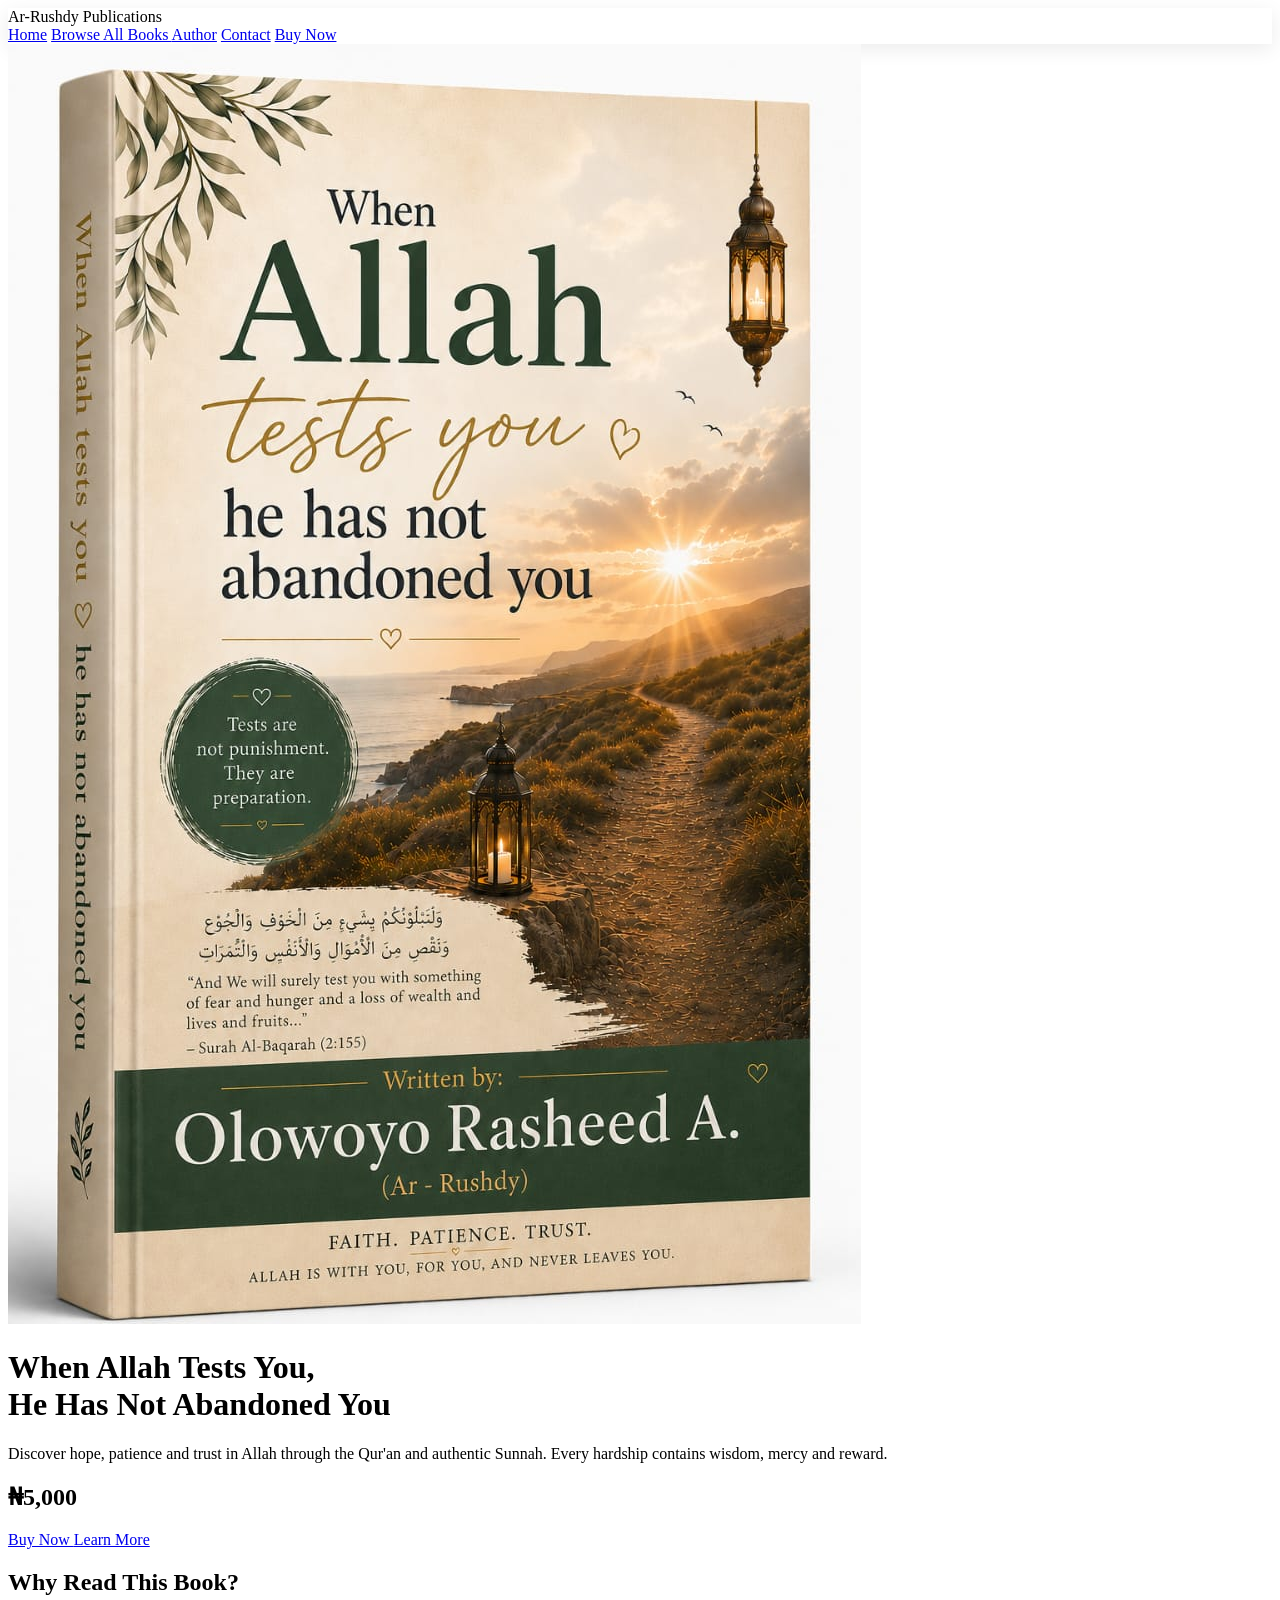
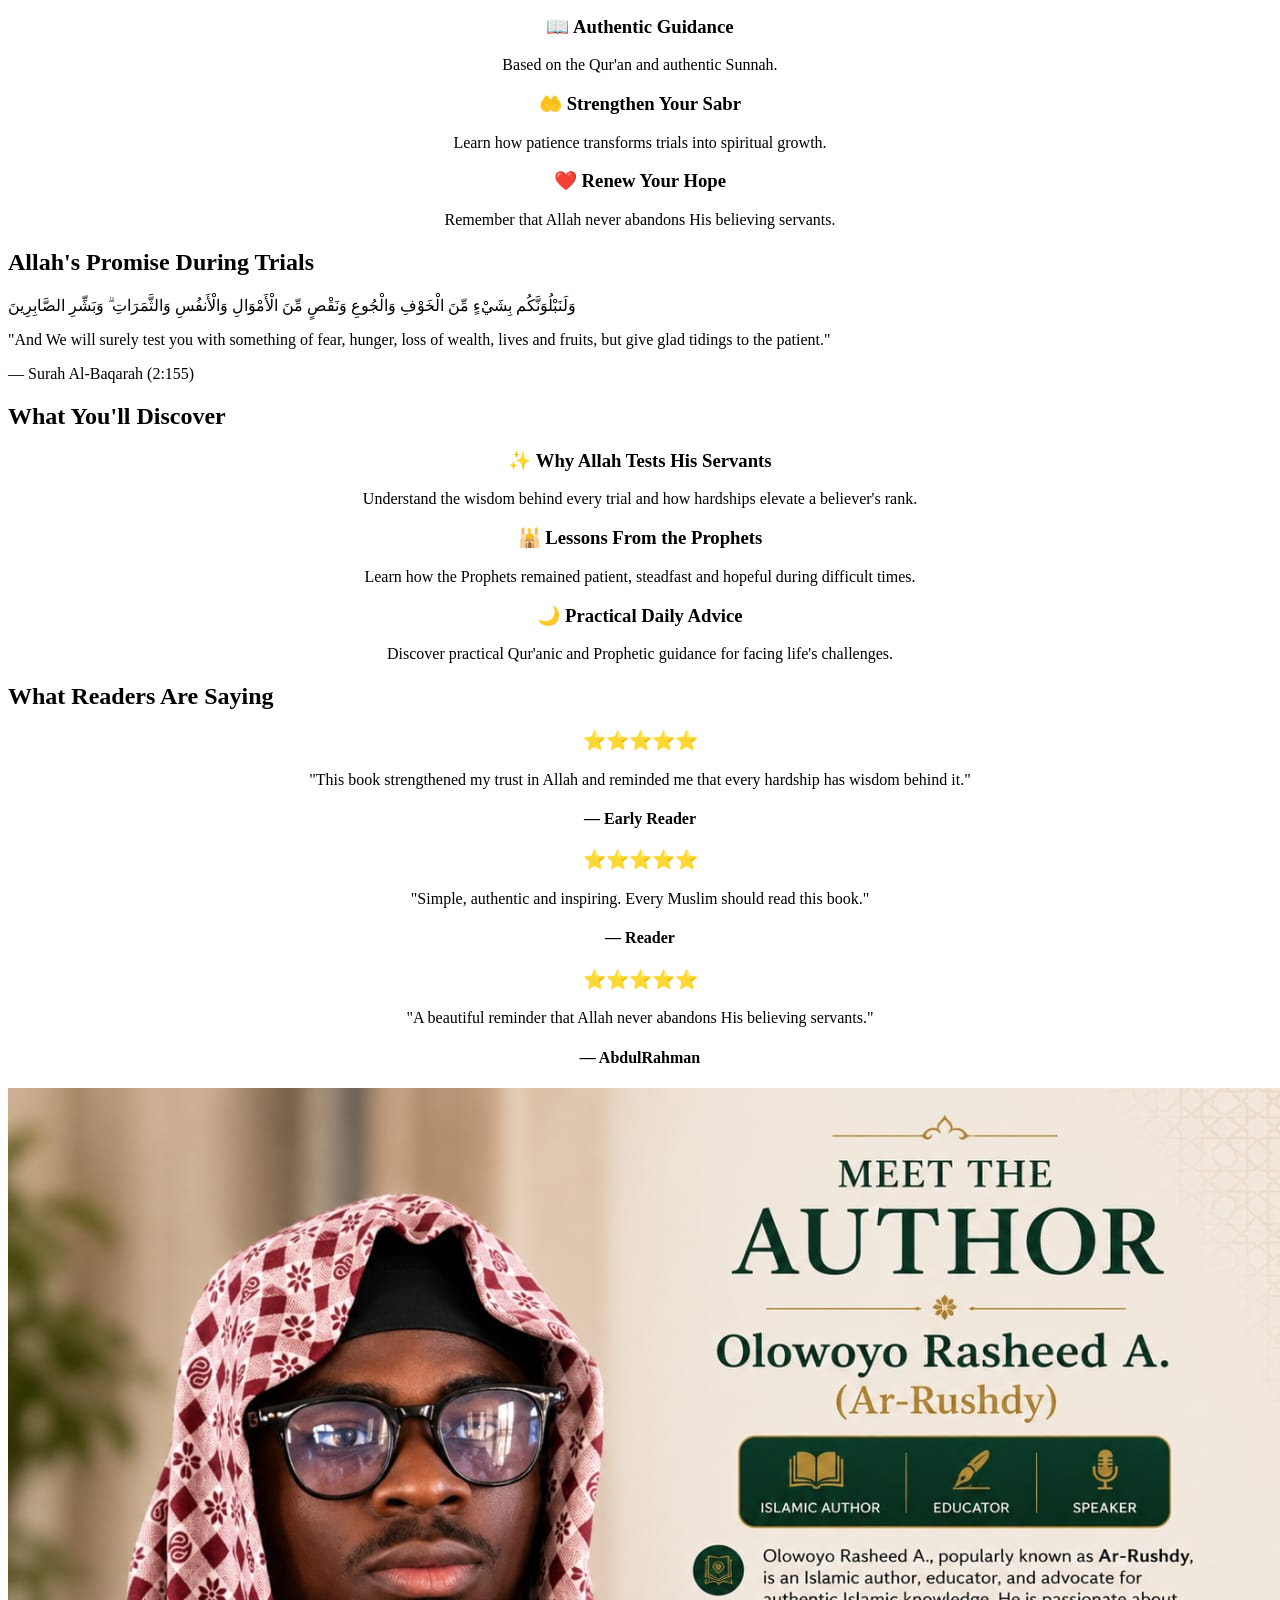
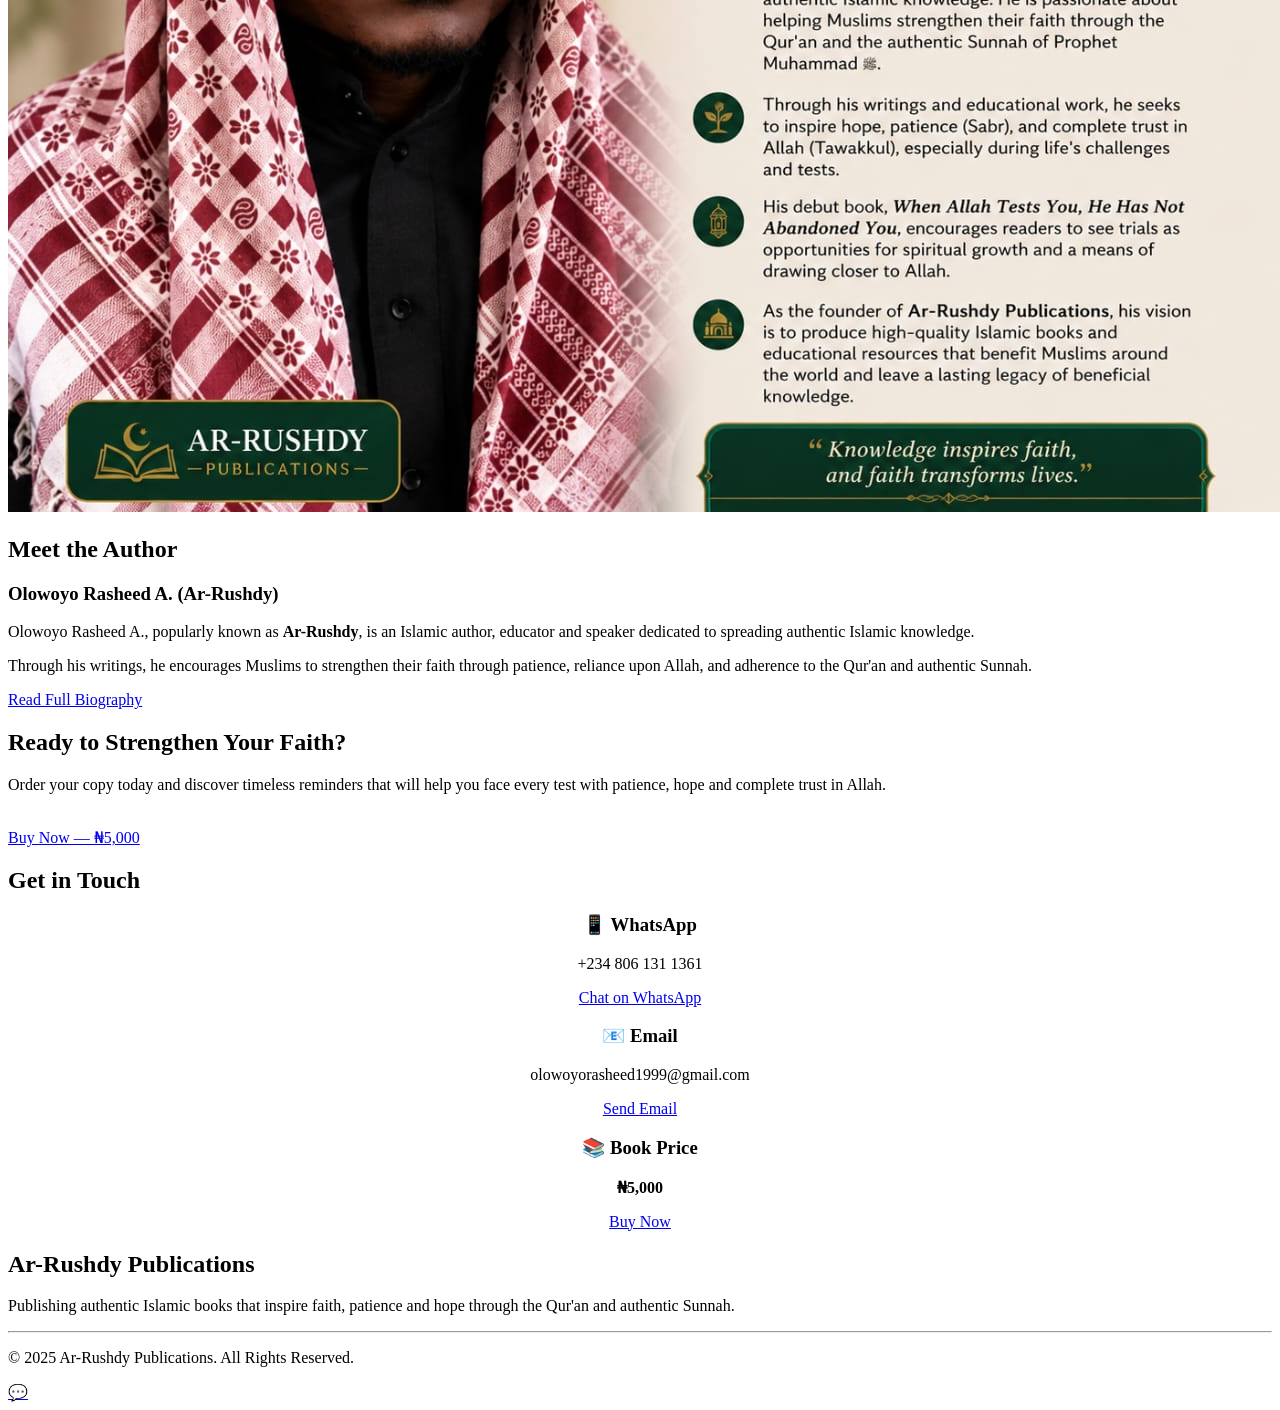
==== index.html @ 4c1efdd0 "Completed bookstore pages and payment flow" ====
<!DOCTYPE html>
<html lang="en">

<head>

<meta charset="UTF-8">

<meta name="viewport" content="width=device-width, initial-scale=1.0">

<title>When Allah Tests You | Ar-Rushdy Publications</title>

<meta name="description"
content="Official website of Ar-Rushdy Publications">

<link rel="stylesheet" href="style.css">

<link rel="preconnect" href="https://fonts.googleapis.com">

<link rel="preconnect"
href="https://fonts.gstatic.com"
crossorigin>

<link href="https://fonts.googleapis.com/css2?family=Poppins:wght@300;400;500;600;700;800&display=swap"
rel="stylesheet">

</head>

<body>
<header class="navbar">

<div class="logo">

Ar-Rushdy Publications

</div>

<nav>

<a href="#home">Home</a>

<a href="books.html" class="secondary-btn">
Browse All Books
</a>

<a href="#author">Author</a>

<a href="#contact">Contact</a>

<a href="checkout.html"
class="buy-btn">

Buy Now

</a>

</nav>

</header>
<img src="Images/book.jpeg" alt="When Allah Tests You">

<div class="hero-text">

<h1>

When Allah Tests You,<br>

He Has Not Abandoned You

</h1>

<p>

Discover hope, patience and trust in Allah through
the Qur'an and authentic Sunnah.

Every hardship contains wisdom,
mercy and reward.

</p>

<h2>

₦5,000

</h2>

<div class="hero-buttons">

<a href="checkout.html"
class="primary-btn">

Buy Now

</a>

<a href="#features"
class="secondary-btn">

Learn More

</a>

</div>

</div>

</section>
<section class="features" id="features">

<h2>

Why Read This Book?

</h2>

<div class="cards">

<div class="card">

<h3>

📖 Authentic Guidance

</h3>

<p>

Based on the Qur'an and authentic Sunnah.

</p>

</div>

<div class="card">

<h3>

🤲 Strengthen Your Sabr

</h3>

<p>

Learn how patience transforms
trials into spiritual growth.

</p>

</div>

<div class="card">

<h3>

❤️ Renew Your Hope

</h3>

<p>

Remember that Allah never abandons
His believing servants.

</p>

</div>

</div>

</section>
<!-- ===========================
QUR'AN VERSE
=========================== -->

<section class="verse">

    <h2>Allah's Promise During Trials</h2>

    <p class="arabic">

        وَلَنَبْلُوَنَّكُم بِشَيْءٍ مِّنَ الْخَوْفِ
        وَالْجُوعِ وَنَقْصٍ مِّنَ الْأَمْوَالِ
        وَالْأَنفُسِ وَالثَّمَرَاتِ ۗ
        وَبَشِّرِ الصَّابِرِينَ

    </p>

    <p class="translation">

        "And We will surely test you with something of fear,
        hunger, loss of wealth, lives and fruits,
        but give glad tidings to the patient."

    </p>

    <p class="reference">

        — Surah Al-Baqarah (2:155)

    </p>

</section>

<!-- ===========================
WHAT YOU'LL DISCOVER
=========================== -->

<section class="discover">

    <h2>What You'll Discover</h2>

    <div class="cards">

        <div class="card">

            <h3>✨ Why Allah Tests His Servants</h3>

            <p>

                Understand the wisdom behind every trial
                and how hardships elevate a believer's rank.

            </p>

        </div>

        <div class="card">

            <h3>🕌 Lessons From the Prophets</h3>

            <p>

                Learn how the Prophets remained patient,
                steadfast and hopeful during difficult times.

            </p>

        </div>

        <div class="card">

            <h3>🌙 Practical Daily Advice</h3>

            <p>

                Discover practical Qur'anic and Prophetic
                guidance for facing life's challenges.

            </p>

        </div>

    </div>

</section>

<!-- ===========================
TESTIMONIALS
=========================== -->

<section class="testimonials">

    <h2>What Readers Are Saying</h2>

    <div class="cards">

        <div class="card">

            <h3>⭐⭐⭐⭐⭐</h3>

            <p>

                "This book strengthened my trust in Allah
                and reminded me that every hardship has
                wisdom behind it."

            </p>

            <h4>— Early Reader</h4>

        </div>

        <div class="card">

            <h3>⭐⭐⭐⭐⭐</h3>

            <p>

                "Simple, authentic and inspiring.
                Every Muslim should read this book."

            </p>

            <h4>— Reader</h4>

        </div>

        <div class="card">

            <h3>⭐⭐⭐⭐⭐</h3>

            <p>

                "A beautiful reminder that Allah never
                abandons His believing servants."

            </p>

            <h4>— AbdulRahman</h4>

        </div>

    </div>

</section>

<!-- ===========================
MEET THE AUTHOR
=========================== -->

<section class="author" id="author">

    <div class="author-content">

        <div class="author-image">

        <img src="Images/Author.jpg" alt="Olowoyo Rasheed A. (Ar-Rushdy)">
        </div>

        <div class="author-text">

            <h2>Meet the Author</h2>

            <h3>Olowoyo Rasheed A. (Ar-Rushdy)</h3>

            <p>

                Olowoyo Rasheed A., popularly known as
                <strong>Ar-Rushdy</strong>, is an Islamic
                author, educator and speaker dedicated to
                spreading authentic Islamic knowledge.

            </p>

            <p>

                Through his writings, he encourages Muslims
                to strengthen their faith through patience,
                reliance upon Allah, and adherence to the
                Qur'an and authentic Sunnah.

            </p>

            <a href="about.html" class="primary-btn">

                Read Full Biography

            </a>

        </div>

    </div>

</section>
<!-- ===========================
     CALL TO ACTION
=========================== -->

<section class="verse">

    <h2>Ready to Strengthen Your Faith?</h2>

    <p class="translation">

        Order your copy today and discover timeless
        reminders that will help you face every test
        with patience, hope and complete trust in Allah.

    </p>

    <br>

    <a href="checkout.html" class="primary-btn">

        Buy Now — ₦5,000

    </a>

</section>

<!-- ===========================
     CONTACT
=========================== -->

<section class="contact" id="contact">

    <h2>Get in Touch</h2>

    <div class="cards">

        <div class="card">

            <h3>📱 WhatsApp</h3>

            <p>

                +234 806 131 1361

            </p>

            <a href="https://wa.me/2348061311361"
               target="_blank"
               class="primary-btn">

                Chat on WhatsApp

            </a>

        </div>

        <div class="card">

            <h3>📧 Email</h3>

            <p class="email-address">

                olowoyorasheed1999@gmail.com

            </p>

            <a href="mailto:olowoyorasheed1999@gmail.com"
               class="secondary-btn">

                Send Email

            </a>

        </div>

        <div class="card">

            <h3>📚 Book Price</h3>

            <p>

                <strong>₦5,000</strong>

            </p>

            <a href="checkout.html"
               class="primary-btn">

                Buy Now

            </a>

        </div>

    </div>

</section>

<!-- ===========================
     FOOTER
=========================== -->

<footer class="footer">

    <h2>Ar-Rushdy Publications</h2>

    <p>

        Publishing authentic Islamic books that inspire
        faith, patience and hope through the Qur'an
        and authentic Sunnah.

    </p>

    <hr>

    <p>

        © 2025 Ar-Rushdy Publications.
        All Rights Reserved.

    </p>

</footer>

<!-- ===========================
     FLOATING WHATSAPP BUTTON
=========================== -->

<a href="https://wa.me/2348061311361"
   class="whatsapp"
   target="_blank"
   aria-label="Chat on WhatsApp">

    💬

</a>

<!-- ===========================
     JAVASCRIPT
=========================== -->

<script src="https://js.paystack.co/v1/inline.js"></script>

<script src="script.js"></script>

</body>

</html>
---- style.css ----
/* ==========================
   SCROLL ANIMATION
========================== */

const hiddenElements = document.querySelectorAll(".hidden");

const observer = new IntersectionObserver((entries) => {
    entries.forEach((entry) => {
        if (entry.isIntersecting) {
            entry.target.classList.add("show");
        }
    });
});

hiddenElements.forEach((el) => observer.observe(el));

/* ==========================
   STICKY NAVBAR
========================== */

window.addEventListener("scroll", () => {
    const navbar = document.querySelector(".navbar");

    if (navbar) {
        if (window.scrollY > 30) {
            navbar.style.boxShadow = "0 10px 30px rgba(0,0,0,.12)";
        } else {
            navbar.style.boxShadow = "0 5px 20px rgba(0,0,0,.08)";
        }
    }
});

/* ==========================
   PAYSTACK PAYMENT
========================== */

function payWithPaystack() {

    const name = document.getElementById("name").value.trim();
    const email = document.getElementById("email").value.trim();
    const phone = document.getElementById("phone").value.trim();

    if (!name || !email || !phone) {
        alert("Please fill in all your details.");
        return;
    }

    let handler = PaystackPop.setup({

        key: "pk_test_6668c562f7c0a67945b58a9e69afa6408156cb3d",

        email: email,

        amount: 500000,

        currency: "NGN",

        ref: "ARRUSHDY_" + Date.now(),

        metadata: {
            custom_fields: [
                {
                    display_name: "Customer Name",
                    variable_name: "customer_name",
                    value: name
                },
                {
                    display_name: "Phone Number",
                    variable_name: "phone_number",
                    value: phone
                }
            ]
        },

        callback: function(response) {

            alert("Payment successful!");

            window.location.href =
                "success.html?reference=" + response.reference;

        },

        onClose: function() {

            alert("Payment cancelled.");

        }

    });

    handler.openIframe();

}
/* BOOK GRID */

.cards .card img{

    width:100%;
    height:350px;
    object-fit:cover;
    border-radius:15px;
    margin-bottom:20px;

}

.cards .card{

    text-align:center;

}
/* ==========================
BOOKS PAGE
========================== */

.books-hero{
    text-align:center;
    padding:80px 20px;
    background:#fff;
}

.books-hero h1{
    font-size:3rem;
    color:#1F5E4A;
}

.books-hero p{
    max-width:700px;
    margin:20px auto;
    color:#555;
}

.search-section{
    text-align:center;
    margin:40px 0;
}

.search-box{
    width:90%;
    max-width:500px;
    padding:15px 20px;
    border:2px solid #ddd;
    border-radius:50px;
    font-size:16px;
}

.categories{
    display:flex;
    justify-content:center;
    flex-wrap:wrap;
    gap:15px;
    margin-bottom:50px;
}

.category{
    padding:12px 25px;
    border:none;
    border-radius:50px;
    background:#eee;
    cursor:pointer;
    font-weight:600;
}

.category.active{
    background:#1F5E4A;
    color:#fff;
}

.badge,
.coming{
    display:inline-block;
    padding:8px 15px;
    border-radius:30px;
    color:#fff;
    margin-bottom:15px;
    font-size:13px;
}

.badge{
    background:#C9A227;
}

.coming{
    background:#777;
}

.rating{
    color:#F4B400;
    font-weight:bold;
}

.stock{
    color:green;
    font-weight:600;
    margin:15px 0;
}

.book-buttons{
    display:flex;
    justify-content:center;
    gap:10px;
    flex-wrap:wrap;
}
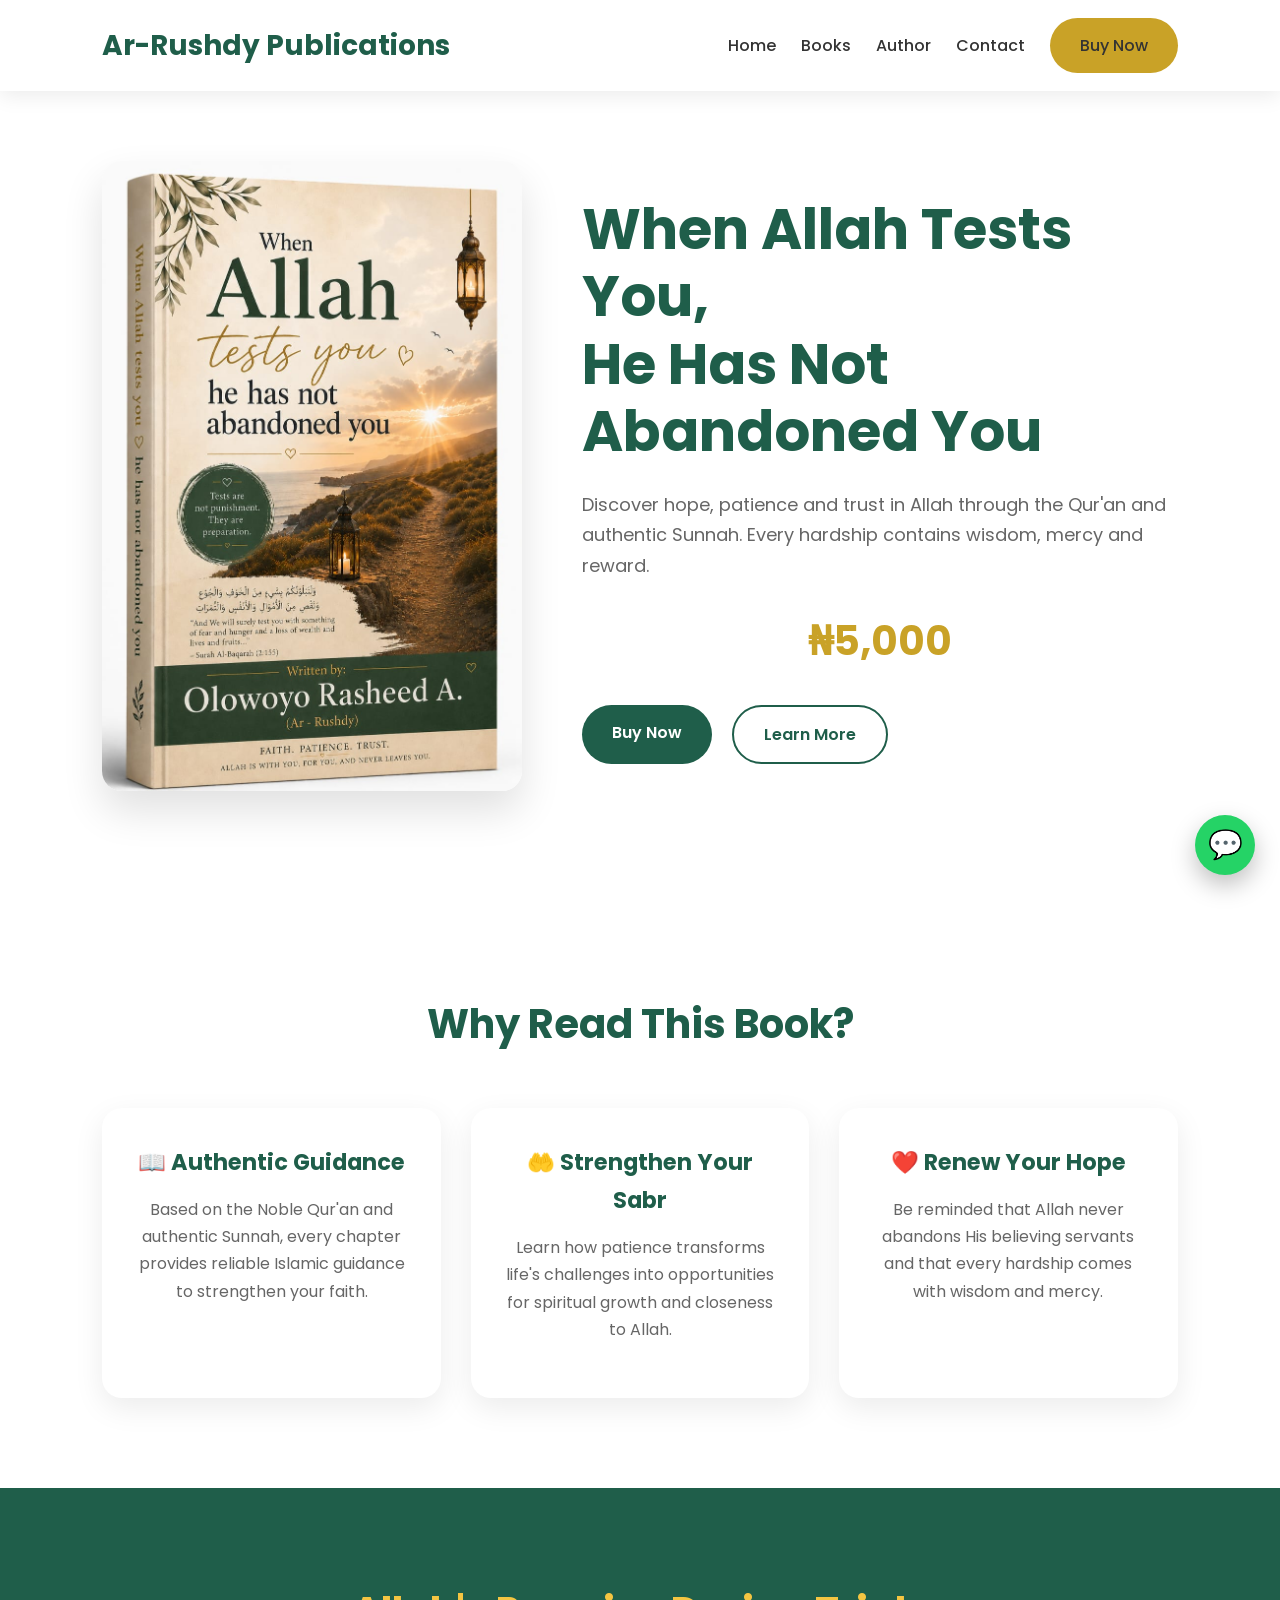
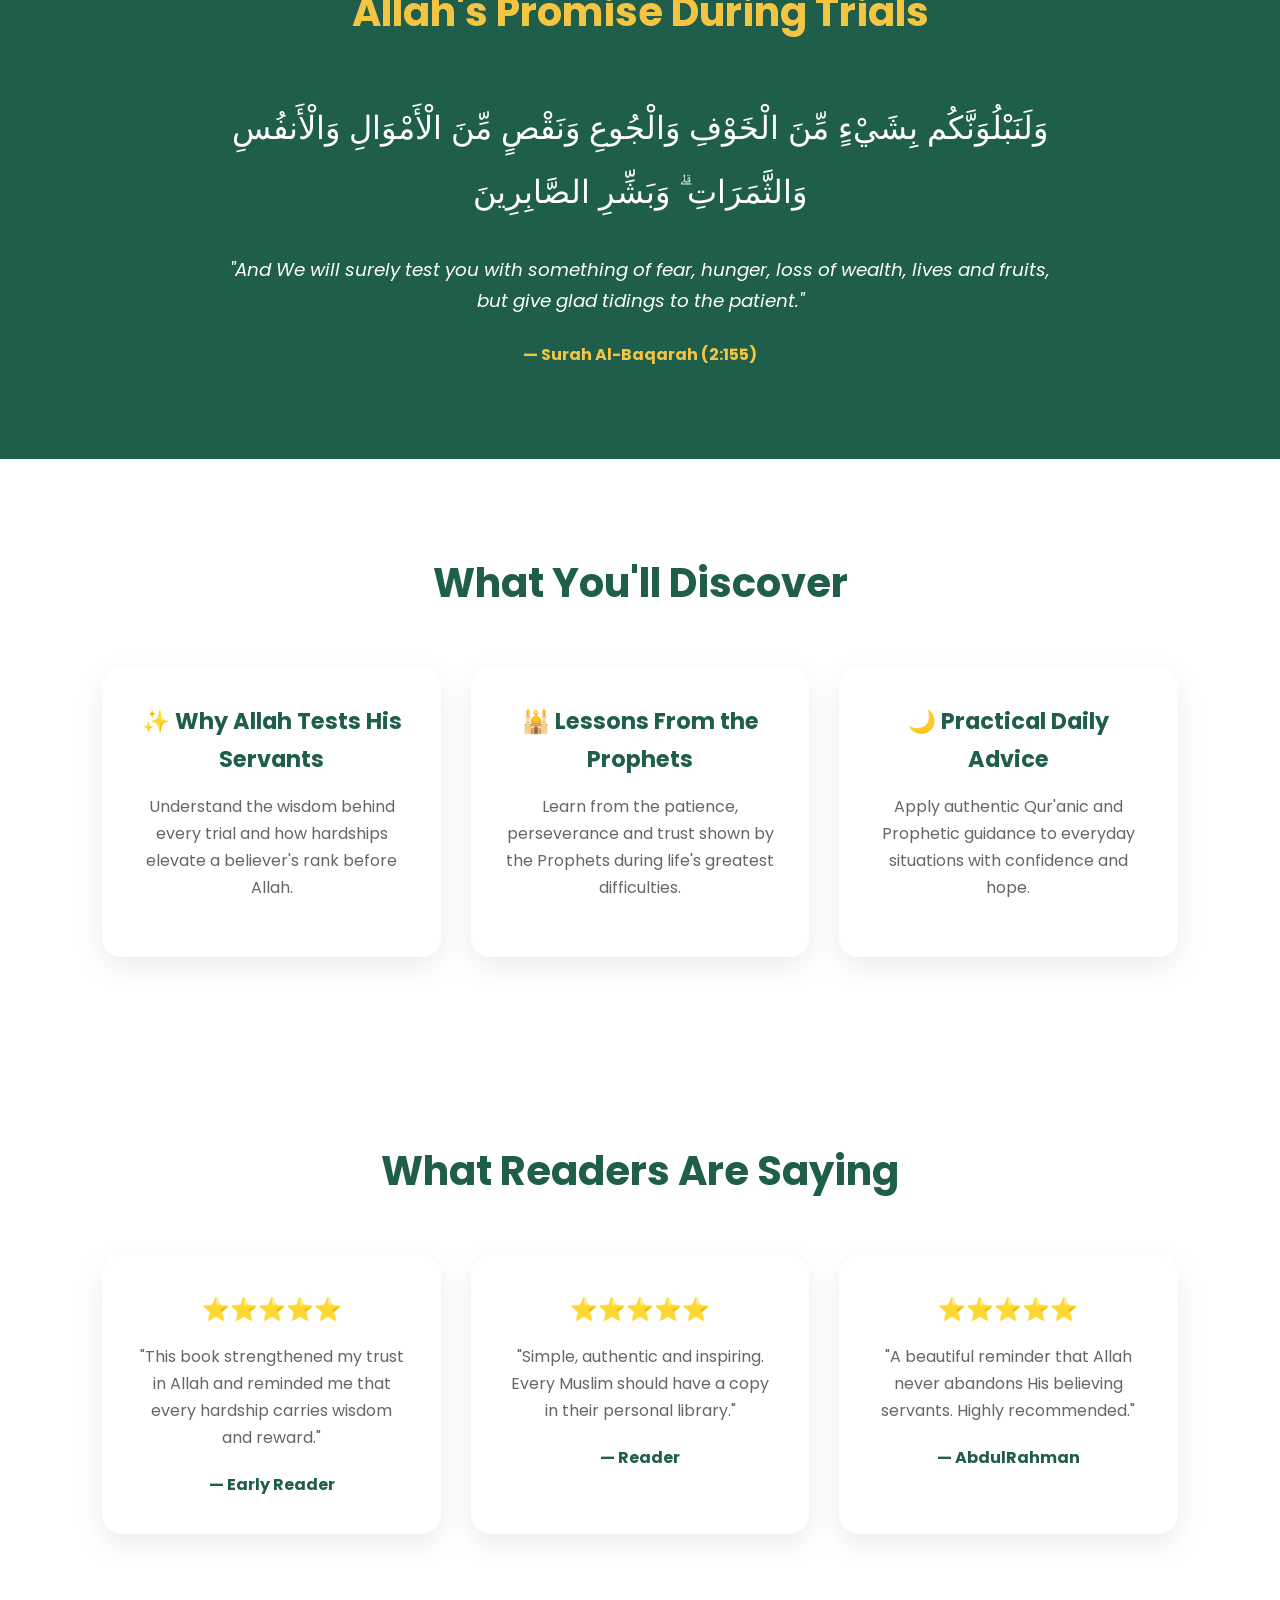
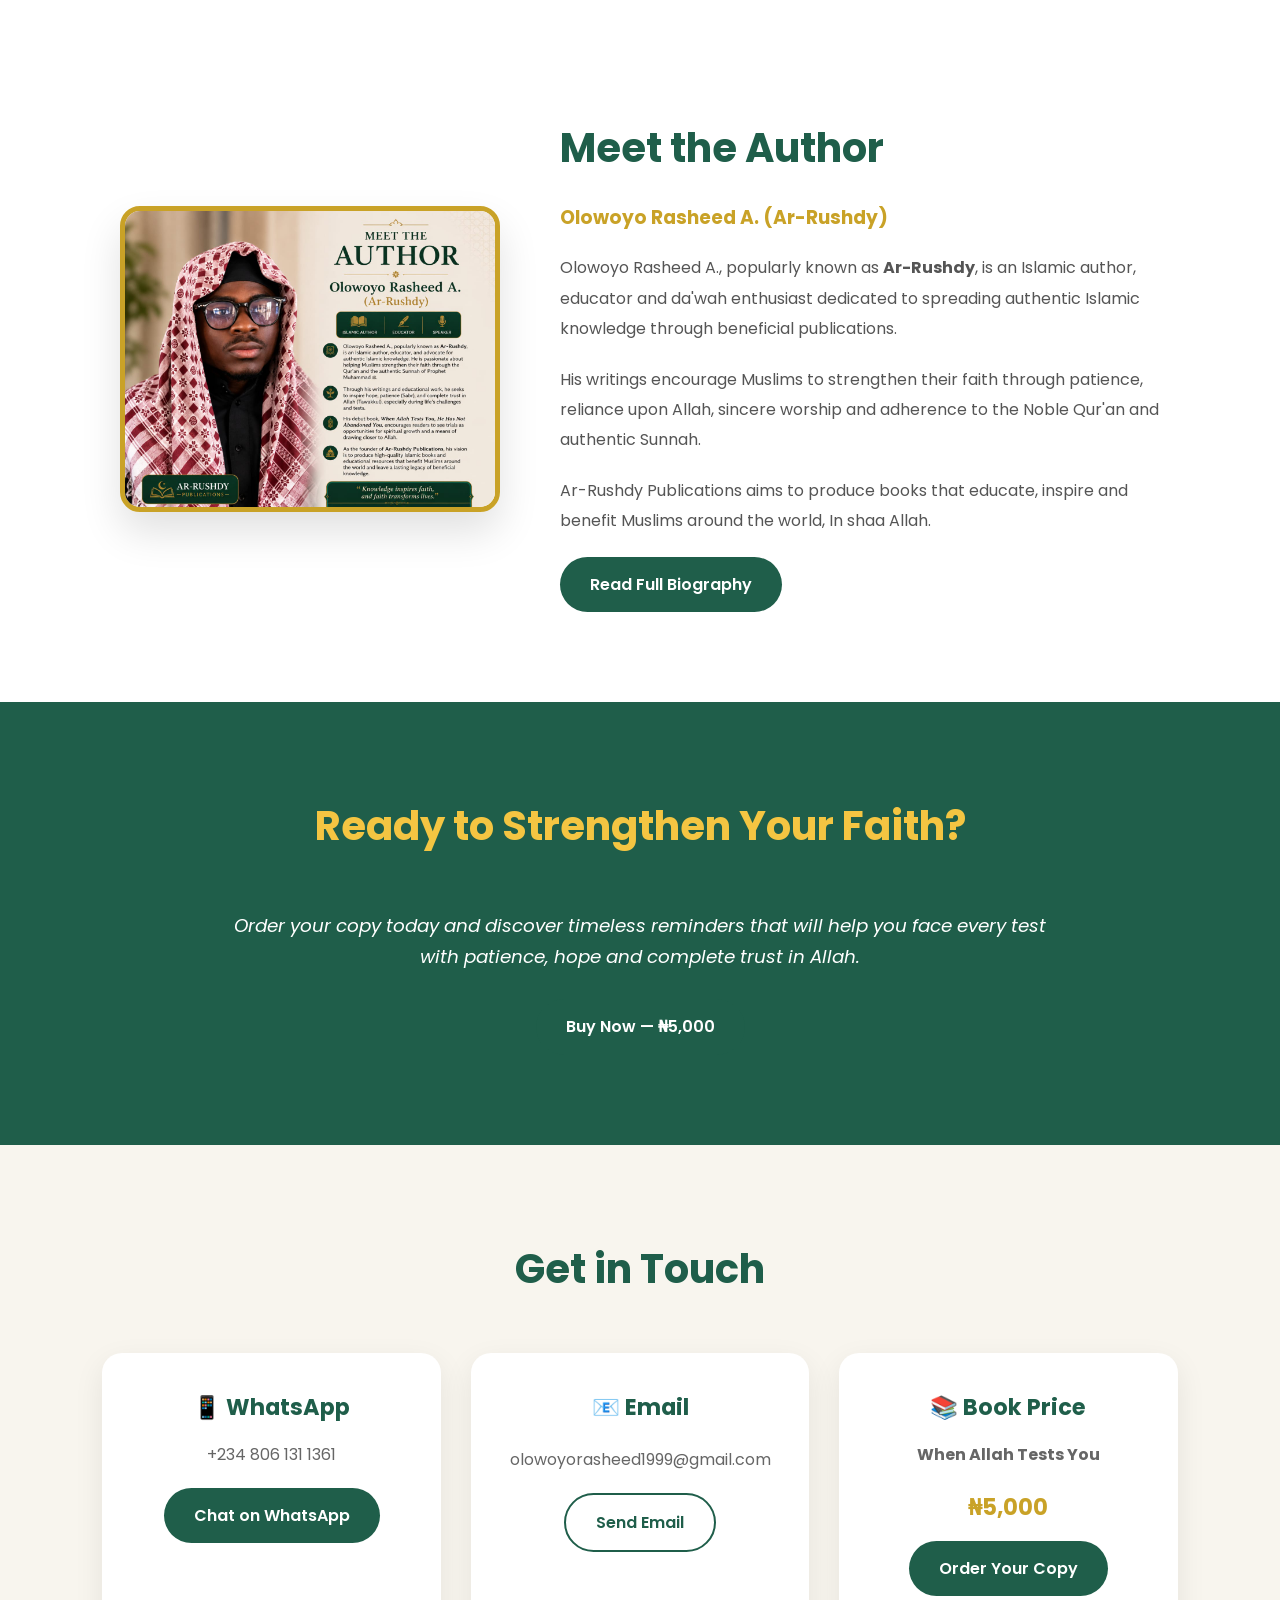
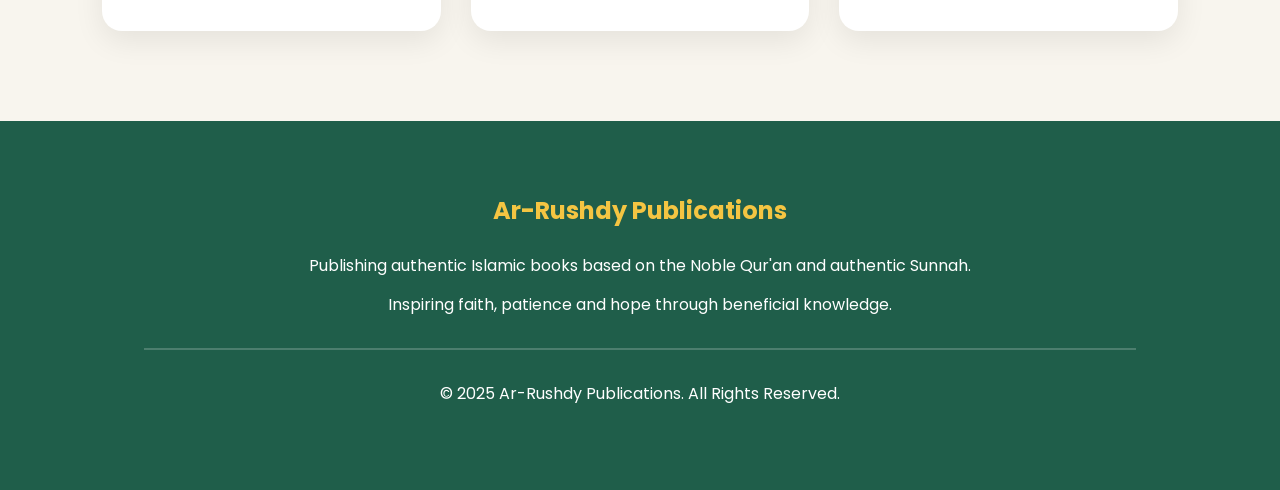
==== commit a5706843: "Update index.html" ====
--- a/index.html
+++ b/index.html
@@ -4,13 +4,18 @@
 <head>
 
 <meta charset="UTF-8">
-
 <meta name="viewport" content="width=device-width, initial-scale=1.0">
 
 <title>When Allah Tests You | Ar-Rushdy Publications</title>
 
 <meta name="description"
-content="Official website of Ar-Rushdy Publications">
+content="Official website of Ar-Rushdy Publications. Authentic Islamic books based on the Qur'an and Sunnah.">
+
+<meta name="keywords"
+content="Islamic books, Ar-Rushdy Publications, Qur'an, Sunnah, When Allah Tests You">
+
+<meta name="author"
+content="Olowoyo Rasheed A. (Ar-Rushdy)">
 
 <link rel="stylesheet" href="style.css">
 
@@ -26,46 +31,48 @@
 </head>
 
 <body>
+
 <header class="navbar">
 
 <div class="logo">
-
 Ar-Rushdy Publications
-
 </div>
 
 <nav>
 
-<a href="#home">Home</a>
-
-<a href="books.html" class="secondary-btn">
-Browse All Books
-</a>
-
-<a href="#author">Author</a>
+<a href="index.html">Home</a>
+
+<a href="books.html">Books</a>
+
+<a href="about.html">Author</a>
 
 <a href="#contact">Contact</a>
 
 <a href="checkout.html"
 class="buy-btn">
-
 Buy Now
-
 </a>
 
 </nav>
 
 </header>
-<img src="Images/book.jpeg" alt="When Allah Tests You">
+
+<main>
+
+<section class="hero" id="home">
+
+<div class="hero-image">
+
+<img src="Images/book.jpeg"
+alt="When Allah Tests You Book Cover">
+
+</div>
 
 <div class="hero-text">
 
 <h1>
-
 When Allah Tests You,<br>
-
 He Has Not Abandoned You
-
 </h1>
 
 <p>
@@ -78,26 +85,18 @@
 
 </p>
 
-<h2>
-
-₦5,000
-
-</h2>
+<h2>₦5,000</h2>
 
 <div class="hero-buttons">
 
 <a href="checkout.html"
 class="primary-btn">
-
 Buy Now
-
 </a>
 
 <a href="#features"
 class="secondary-btn">
-
 Learn More
-
 </a>
 
 </div>
@@ -105,69 +104,56 @@
 </div>
 
 </section>
+<!-- ===========================
+WHY READ THIS BOOK
+=========================== -->
+
 <section class="features" id="features">
 
-<h2>
-
-Why Read This Book?
-
-</h2>
-
-<div class="cards">
-
-<div class="card">
-
-<h3>
-
-📖 Authentic Guidance
-
-</h3>
-
-<p>
-
-Based on the Qur'an and authentic Sunnah.
-
-</p>
-
-</div>
-
-<div class="card">
-
-<h3>
-
-🤲 Strengthen Your Sabr
-
-</h3>
-
-<p>
-
-Learn how patience transforms
-trials into spiritual growth.
-
-</p>
-
-</div>
-
-<div class="card">
-
-<h3>
-
-❤️ Renew Your Hope
-
-</h3>
-
-<p>
-
-Remember that Allah never abandons
-His believing servants.
-
-</p>
-
-</div>
-
-</div>
-
-</section>
+    <h2>Why Read This Book?</h2>
+
+    <div class="cards">
+
+        <div class="card hidden">
+
+            <h3>📖 Authentic Guidance</h3>
+
+            <p>
+                Based on the Noble Qur'an and authentic Sunnah,
+                every chapter provides reliable Islamic guidance
+                to strengthen your faith.
+            </p>
+
+        </div>
+
+        <div class="card hidden">
+
+            <h3>🤲 Strengthen Your Sabr</h3>
+
+            <p>
+                Learn how patience transforms life's challenges
+                into opportunities for spiritual growth and
+                closeness to Allah.
+            </p>
+
+        </div>
+
+        <div class="card hidden">
+
+            <h3>❤️ Renew Your Hope</h3>
+
+            <p>
+                Be reminded that Allah never abandons His believing
+                servants and that every hardship comes with wisdom
+                and mercy.
+            </p>
+
+        </div>
+
+    </div>
+
+</section>
+
 <!-- ===========================
 QUR'AN VERSE
 =========================== -->
@@ -211,41 +197,37 @@
 
     <div class="cards">
 
-        <div class="card">
+        <div class="card hidden">
 
             <h3>✨ Why Allah Tests His Servants</h3>
 
             <p>
-
                 Understand the wisdom behind every trial
-                and how hardships elevate a believer's rank.
-
-            </p>
-
-        </div>
-
-        <div class="card">
+                and how hardships elevate a believer's rank
+                before Allah.
+            </p>
+
+        </div>
+
+        <div class="card hidden">
 
             <h3>🕌 Lessons From the Prophets</h3>
 
             <p>
-
-                Learn how the Prophets remained patient,
-                steadfast and hopeful during difficult times.
-
-            </p>
-
-        </div>
-
-        <div class="card">
+                Learn from the patience, perseverance and trust
+                shown by the Prophets during life's greatest
+                difficulties.
+            </p>
+
+        </div>
+
+        <div class="card hidden">
 
             <h3>🌙 Practical Daily Advice</h3>
 
             <p>
-
-                Discover practical Qur'anic and Prophetic
-                guidance for facing life's challenges.
-
+                Apply authentic Qur'anic and Prophetic guidance
+                to everyday situations with confidence and hope.
             </p>
 
         </div>
@@ -253,7 +235,6 @@
     </div>
 
 </section>
-
 <!-- ===========================
 TESTIMONIALS
 =========================== -->
@@ -264,46 +245,42 @@
 
     <div class="cards">
 
-        <div class="card">
+        <div class="card hidden">
 
             <h3>⭐⭐⭐⭐⭐</h3>
 
             <p>
-
                 "This book strengthened my trust in Allah
-                and reminded me that every hardship has
-                wisdom behind it."
-
+                and reminded me that every hardship carries
+                wisdom and reward."
             </p>
 
             <h4>— Early Reader</h4>
 
         </div>
 
-        <div class="card">
+        <div class="card hidden">
 
             <h3>⭐⭐⭐⭐⭐</h3>
 
             <p>
-
                 "Simple, authentic and inspiring.
-                Every Muslim should read this book."
-
+                Every Muslim should have a copy
+                in their personal library."
             </p>
 
             <h4>— Reader</h4>
 
         </div>
 
-        <div class="card">
+        <div class="card hidden">
 
             <h3>⭐⭐⭐⭐⭐</h3>
 
             <p>
-
                 "A beautiful reminder that Allah never
-                abandons His believing servants."
-
+                abandons His believing servants.
+                Highly recommended."
             </p>
 
             <h4>— AbdulRahman</h4>
@@ -315,7 +292,7 @@
 </section>
 
 <!-- ===========================
-MEET THE AUTHOR
+AUTHOR
 =========================== -->
 
 <section class="author" id="author">
@@ -324,7 +301,9 @@
 
         <div class="author-image">
 
-        <img src="Images/Author.jpg" alt="Olowoyo Rasheed A. (Ar-Rushdy)">
+            <img src="Images/Author.jpg"
+                 alt="Olowoyo Rasheed A. (Ar-Rushdy)">
+
         </div>
 
         <div class="author-text">
@@ -337,21 +316,31 @@
 
                 Olowoyo Rasheed A., popularly known as
                 <strong>Ar-Rushdy</strong>, is an Islamic
-                author, educator and speaker dedicated to
-                spreading authentic Islamic knowledge.
-
-            </p>
-
-            <p>
-
-                Through his writings, he encourages Muslims
-                to strengthen their faith through patience,
-                reliance upon Allah, and adherence to the
-                Qur'an and authentic Sunnah.
-
-            </p>
-
-            <a href="about.html" class="primary-btn">
+                author, educator and da'wah enthusiast
+                dedicated to spreading authentic Islamic
+                knowledge through beneficial publications.
+
+            </p>
+
+            <p>
+
+                His writings encourage Muslims to strengthen
+                their faith through patience, reliance upon
+                Allah, sincere worship and adherence to the
+                Noble Qur'an and authentic Sunnah.
+
+            </p>
+
+            <p>
+
+                Ar-Rushdy Publications aims to produce books
+                that educate, inspire and benefit Muslims
+                around the world, In shaa Allah.
+
+            </p>
+
+            <a href="about.html"
+               class="primary-btn">
 
                 Read Full Biography
 
@@ -362,8 +351,9 @@
     </div>
 
 </section>
-<!-- ===========================
-     CALL TO ACTION
+
+<!-- ===========================
+CALL TO ACTION
 =========================== -->
 
 <section class="verse">
@@ -380,16 +370,16 @@
 
     <br>
 
-    <a href="checkout.html" class="primary-btn">
+    <a href="checkout.html"
+       class="primary-btn">
 
         Buy Now — ₦5,000
 
     </a>
 
 </section>
-
-<!-- ===========================
-     CONTACT
+<!-- ===========================
+CONTACT
 =========================== -->
 
 <section class="contact" id="contact">
@@ -398,14 +388,12 @@
 
     <div class="cards">
 
-        <div class="card">
+        <div class="card hidden">
 
             <h3>📱 WhatsApp</h3>
 
             <p>
-
                 +234 806 131 1361
-
             </p>
 
             <a href="https://wa.me/2348061311361"
@@ -418,7 +406,7 @@
 
         </div>
 
-        <div class="card">
+        <div class="card hidden">
 
             <h3>📧 Email</h3>
 
@@ -437,20 +425,22 @@
 
         </div>
 
-        <div class="card">
+        <div class="card hidden">
 
             <h3>📚 Book Price</h3>
 
             <p>
 
-                <strong>₦5,000</strong>
-
-            </p>
+                <strong>When Allah Tests You</strong>
+
+            </p>
+
+            <h3 style="color:#C9A227;">₦5,000</h3>
 
             <a href="checkout.html"
                class="primary-btn">
 
-                Buy Now
+                Order Your Copy
 
             </a>
 
@@ -460,8 +450,10 @@
 
 </section>
 
-<!-- ===========================
-     FOOTER
+</main>
+
+<!-- ===========================
+FOOTER
 =========================== -->
 
 <footer class="footer">
@@ -470,9 +462,15 @@
 
     <p>
 
-        Publishing authentic Islamic books that inspire
-        faith, patience and hope through the Qur'an
-        and authentic Sunnah.
+        Publishing authentic Islamic books based on
+        the Noble Qur'an and authentic Sunnah.
+
+    </p>
+
+    <p>
+
+        Inspiring faith, patience and hope through
+        beneficial knowledge.
 
     </p>
 
@@ -488,20 +486,20 @@
 </footer>
 
 <!-- ===========================
-     FLOATING WHATSAPP BUTTON
+FLOATING WHATSAPP
 =========================== -->
 
 <a href="https://wa.me/2348061311361"
+   target="_blank"
    class="whatsapp"
-   target="_blank"
-   aria-label="Chat on WhatsApp">
-
-    💬
+   aria-label="WhatsApp">
+
+💬
 
 </a>
 
 <!-- ===========================
-     JAVASCRIPT
+JAVASCRIPT
 =========================== -->
 
 <script src="https://js.paystack.co/v1/inline.js"></script>
@@ -509,5 +507,4 @@
 <script src="script.js"></script>
 
 </body>
-
-</html>+</html>
--- a/style.css
+++ b/style.css
@@ -1,147 +1,542 @@
-/* ==========================
-   SCROLL ANIMATION
-========================== */
-
-const hiddenElements = document.querySelectorAll(".hidden");
-
-const observer = new IntersectionObserver((entries) => {
-    entries.forEach((entry) => {
-        if (entry.isIntersecting) {
-            entry.target.classList.add("show");
-        }
-    });
-});
-
-hiddenElements.forEach((el) => observer.observe(el));
-
-/* ==========================
-   STICKY NAVBAR
-========================== */
-
-window.addEventListener("scroll", () => {
-    const navbar = document.querySelector(".navbar");
-
-    if (navbar) {
-        if (window.scrollY > 30) {
-            navbar.style.boxShadow = "0 10px 30px rgba(0,0,0,.12)";
-        } else {
-            navbar.style.boxShadow = "0 5px 20px rgba(0,0,0,.08)";
-        }
-    }
-});
-
-/* ==========================
-   PAYSTACK PAYMENT
-========================== */
-
-function payWithPaystack() {
-
-    const name = document.getElementById("name").value.trim();
-    const email = document.getElementById("email").value.trim();
-    const phone = document.getElementById("phone").value.trim();
-
-    if (!name || !email || !phone) {
-        alert("Please fill in all your details.");
-        return;
-    }
-
-    let handler = PaystackPop.setup({
-
-        key: "pk_test_6668c562f7c0a67945b58a9e69afa6408156cb3d",
-
-        email: email,
-
-        amount: 500000,
-
-        currency: "NGN",
-
-        ref: "ARRUSHDY_" + Date.now(),
-
-        metadata: {
-            custom_fields: [
-                {
-                    display_name: "Customer Name",
-                    variable_name: "customer_name",
-                    value: name
-                },
-                {
-                    display_name: "Phone Number",
-                    variable_name: "phone_number",
-                    value: phone
-                }
-            ]
-        },
-
-        callback: function(response) {
-
-            alert("Payment successful!");
-
-            window.location.href =
-                "success.html?reference=" + response.reference;
-
-        },
-
-        onClose: function() {
-
-            alert("Payment cancelled.");
-
-        }
-
-    });
-
-    handler.openIframe();
-
-}
-/* BOOK GRID */
-
-.cards .card img{
-
+/* ==========================================
+   AR-RUSHDY PUBLICATIONS
+   STYLE.CSS
+========================================== */
+
+*{
+    margin:0;
+    padding:0;
+    box-sizing:border-box;
+}
+
+html{
+    scroll-behavior:smooth;
+}
+
+body{
+    font-family:'Poppins',sans-serif;
+    background:#f8f8f8;
+    color:#333;
+    line-height:1.7;
+}
+
+/* ===========================
+   CONTAINER
+=========================== */
+
+.container{
+    width:90%;
+    max-width:1200px;
+    margin:auto;
+}
+
+/* ===========================
+   NAVBAR
+=========================== */
+
+.navbar{
+    position:fixed;
+    top:0;
+    left:0;
     width:100%;
-    height:350px;
+    background:#ffffff;
+    display:flex;
+    justify-content:space-between;
+    align-items:center;
+    padding:18px 8%;
+    z-index:1000;
+    box-shadow:0 5px 20px rgba(0,0,0,.08);
+}
+
+.logo{
+    font-size:28px;
+    font-weight:700;
+    color:#1F5E4A;
+}
+
+.navbar nav{
+    display:flex;
+    align-items:center;
+    gap:25px;
+}
+
+.navbar nav a{
+    text-decoration:none;
+    color:#333;
+    font-weight:500;
+    transition:.3s;
+}
+
+.navbar nav a:hover{
+    color:#1F5E4A;
+}
+
+/* ===========================
+   BUTTONS
+=========================== */
+
+.primary-btn,
+.secondary-btn,
+.buy-btn{
+
+    display:inline-block;
+    padding:14px 30px;
+    border-radius:50px;
+    text-decoration:none;
+    transition:.3s;
+    font-weight:600;
+}
+
+.primary-btn{
+    background:#1F5E4A;
+    color:#fff;
+}
+
+.primary-btn:hover{
+    background:#174838;
+    transform:translateY(-3px);
+}
+
+.secondary-btn{
+    border:2px solid #1F5E4A;
+    color:#1F5E4A;
+}
+
+.secondary-btn:hover{
+    background:#1F5E4A;
+    color:#fff;
+}
+
+.buy-btn{
+    background:#C9A227;
+    color:#fff;
+}
+
+.buy-btn:hover{
+    background:#b48f1f;
+}
+
+/* ===========================
+   HERO
+=========================== */
+
+.hero{
+
+    min-height:100vh;
+    display:flex;
+    align-items:center;
+    justify-content:space-between;
+    gap:60px;
+    padding:140px 8% 80px;
+    background:#fff;
+
+}
+
+.hero img{
+
+    width:420px;
+    max-width:100%;
+    border-radius:20px;
+    box-shadow:0 20px 40px rgba(0,0,0,.12);
+
+}
+
+.hero-text{
+
+    flex:1;
+
+}
+
+.hero-text h1{
+
+    font-size:3.5rem;
+    line-height:1.2;
+    color:#1F5E4A;
+    margin-bottom:25px;
+
+}
+
+.hero-text p{
+
+    font-size:18px;
+    color:#666;
+    margin-bottom:25px;
+
+}
+
+.hero-text h2{
+
+    color:#C9A227;
+    font-size:2.5rem;
+    margin-bottom:30px;
+
+}
+
+.hero-buttons{
+
+    display:flex;
+    gap:20px;
+    flex-wrap:wrap;
+
+}
+
+/* ===========================
+   SECTION
+=========================== */
+
+section{
+
+    padding:90px 8%;
+
+}
+
+section h2{
+
+    text-align:center;
+    font-size:2.5rem;
+    color:#1F5E4A;
+    margin-bottom:50px;
+
+}
+/* ==========================================
+   FEATURES & DISCOVER
+========================================== */
+
+.features,
+.discover,
+.testimonials,
+.author{
+    background:#ffffff;
+}
+
+.cards{
+    display:grid;
+    grid-template-columns:repeat(auto-fit,minmax(300px,1fr));
+    gap:30px;
+}
+
+.card{
+    background:#fff;
+    padding:35px;
+    border-radius:20px;
+    text-align:center;
+    box-shadow:0 10px 30px rgba(0,0,0,.08);
+    transition:.35s ease;
+}
+
+.card:hover{
+    transform:translateY(-10px);
+    box-shadow:0 18px 40px rgba(0,0,0,.15);
+}
+
+.card img{
+    width:100%;
+    height:340px;
     object-fit:cover;
     border-radius:15px;
     margin-bottom:20px;
-
-}
-
-.cards .card{
-
+}
+
+.card h3{
+    color:#1F5E4A;
+    margin-bottom:15px;
+    font-size:1.4rem;
+}
+
+.card p{
+    color:#666;
+    margin-bottom:20px;
+}
+
+.rating{
+    color:#F4B400;
+    font-size:18px;
+    margin-bottom:10px;
+}
+
+.badge{
+    display:inline-block;
+    background:#C9A227;
+    color:#fff;
+    padding:8px 18px;
+    border-radius:30px;
+    font-size:13px;
+    margin-bottom:15px;
+}
+
+.coming{
+    display:inline-block;
+    background:#777;
+    color:#fff;
+    padding:8px 18px;
+    border-radius:30px;
+    font-size:13px;
+    margin-bottom:15px;
+}
+
+.stock{
+    color:green;
+    font-weight:600;
+    margin-bottom:20px;
+}
+
+.book-buttons{
+    display:flex;
+    justify-content:center;
+    gap:12px;
+    flex-wrap:wrap;
+}
+
+/* ==========================================
+   QUR'AN VERSE
+========================================== */
+
+.verse{
+    background:#1F5E4A;
+    color:#fff;
     text-align:center;
-
-}
-/* ==========================
-BOOKS PAGE
-========================== */
+}
+
+.verse h2{
+    color:#F4C542;
+}
+
+.arabic{
+    font-size:2rem;
+    line-height:2;
+    max-width:900px;
+    margin:30px auto;
+}
+
+.translation{
+    max-width:850px;
+    margin:auto;
+    font-size:1.15rem;
+    font-style:italic;
+}
+
+.reference{
+    margin-top:25px;
+    color:#F4C542;
+    font-weight:700;
+}
+
+/* ==========================================
+   TESTIMONIALS
+========================================== */
+
+.testimonials .card{
+    text-align:center;
+}
+
+.testimonials h4{
+    color:#1F5E4A;
+    margin-top:20px;
+}
+/* ==========================================
+   AUTHOR SECTION
+========================================== */
+
+.author-content{
+    display:flex;
+    align-items:center;
+    justify-content:center;
+    gap:60px;
+    flex-wrap:wrap;
+}
+
+.author-image img{
+    width:380px;
+    max-width:100%;
+    border-radius:20px;
+    border:5px solid #C9A227;
+    box-shadow:0 20px 40px rgba(0,0,0,.12);
+}
+
+.author-text{
+    max-width:600px;
+}
+
+.author-text h2{
+    text-align:left;
+    margin-bottom:20px;
+}
+
+.author-text h3{
+    color:#C9A227;
+    margin-bottom:20px;
+}
+
+.author-text p{
+    color:#555;
+    margin-bottom:20px;
+    line-height:1.9;
+}
+
+/* ==========================================
+   CONTACT
+========================================== */
+
+.contact{
+    background:#F8F5EE;
+}
+
+.contact .cards{
+    display:grid;
+    grid-template-columns:repeat(auto-fit,minmax(280px,1fr));
+    gap:30px;
+}
+
+.contact .card{
+    background:#fff;
+}
+
+.email-address{
+    display:block;
+    margin:20px 0;
+    word-break:break-word;
+    color:#555;
+}
+
+/* ==========================================
+   FOOTER
+========================================== */
+
+.footer{
+    background:#1F5E4A;
+    color:#fff;
+    text-align:center;
+    padding:70px 20px;
+}
+
+.footer h2{
+    color:#F4C542;
+    margin-bottom:20px;
+}
+
+.footer p{
+    margin:12px 0;
+}
+
+.footer hr{
+    width:80%;
+    margin:30px auto;
+    border:1px solid rgba(255,255,255,.2);
+}
+
+/* ==========================================
+   WHATSAPP BUTTON
+========================================== */
+
+.whatsapp{
+    position:fixed;
+    right:25px;
+    bottom:25px;
+    width:60px;
+    height:60px;
+    background:#25D366;
+    color:#fff;
+    border-radius:50%;
+    display:flex;
+    justify-content:center;
+    align-items:center;
+    font-size:28px;
+    text-decoration:none;
+    box-shadow:0 10px 25px rgba(0,0,0,.25);
+    transition:.3s;
+    z-index:999;
+}
+
+.whatsapp:hover{
+    transform:scale(1.1);
+}
+
+/* ==========================================
+   SCROLL ANIMATION
+========================================== */
+
+.hidden{
+    opacity:0;
+    transform:translateY(40px);
+    transition:all .8s ease;
+}
+
+.show{
+    opacity:1;
+    transform:translateY(0);
+}
+
+/* ==========================================
+   TEXT SELECTION
+========================================== */
+
+::selection{
+    background:#1F5E4A;
+    color:#fff;
+}
+
+/* ==========================================
+   SCROLLBAR
+========================================== */
+
+::-webkit-scrollbar{
+    width:10px;
+}
+
+::-webkit-scrollbar-track{
+    background:#eee;
+}
+
+::-webkit-scrollbar-thumb{
+    background:#1F5E4A;
+    border-radius:20px;
+}
+
+::-webkit-scrollbar-thumb:hover{
+    background:#174838;
+}
+/* ==========================================
+   BOOKS PAGE
+========================================== */
 
 .books-hero{
     text-align:center;
-    padding:80px 20px;
+    padding:140px 20px 80px;
     background:#fff;
 }
 
 .books-hero h1{
     font-size:3rem;
     color:#1F5E4A;
+    margin-bottom:20px;
 }
 
 .books-hero p{
-    max-width:700px;
-    margin:20px auto;
-    color:#555;
+    max-width:750px;
+    margin:auto;
+    color:#666;
+    font-size:18px;
 }
 
 .search-section{
     text-align:center;
-    margin:40px 0;
+    margin:50px 0;
 }
 
 .search-box{
     width:90%;
-    max-width:500px;
-    padding:15px 20px;
+    max-width:550px;
+    padding:18px 25px;
     border:2px solid #ddd;
     border-radius:50px;
-    font-size:16px;
+    font-size:17px;
+    outline:none;
+    transition:.3s;
+}
+
+.search-box:focus{
+    border-color:#1F5E4A;
+    box-shadow:0 0 10px rgba(31,94,74,.15);
 }
 
 .categories{
@@ -149,16 +544,21 @@
     justify-content:center;
     flex-wrap:wrap;
     gap:15px;
-    margin-bottom:50px;
+    margin-bottom:60px;
 }
 
 .category{
-    padding:12px 25px;
+    padding:12px 28px;
     border:none;
-    border-radius:50px;
+    border-radius:40px;
     background:#eee;
     cursor:pointer;
     font-weight:600;
+    transition:.3s;
+}
+
+.category:hover{
+    background:#ddd;
 }
 
 .category.active{
@@ -166,38 +566,86 @@
     color:#fff;
 }
 
-.badge,
-.coming{
-    display:inline-block;
-    padding:8px 15px;
-    border-radius:30px;
-    color:#fff;
-    margin-bottom:15px;
-    font-size:13px;
-}
-
-.badge{
-    background:#C9A227;
-}
-
-.coming{
-    background:#777;
-}
-
-.rating{
-    color:#F4B400;
-    font-weight:bold;
-}
-
-.stock{
-    color:green;
-    font-weight:600;
-    margin:15px 0;
-}
-
-.book-buttons{
-    display:flex;
-    justify-content:center;
-    gap:10px;
-    flex-wrap:wrap;
-}+/* ==========================================
+   RESPONSIVE DESIGN
+========================================== */
+
+@media (max-width:900px){
+
+    .navbar{
+        flex-direction:column;
+        gap:15px;
+        padding:20px;
+    }
+
+    .navbar nav{
+        flex-wrap:wrap;
+        justify-content:center;
+        gap:15px;
+    }
+
+    .hero{
+        flex-direction:column;
+        text-align:center;
+        padding-top:170px;
+    }
+
+    .hero-text h1{
+        font-size:2.5rem;
+    }
+
+    .hero-buttons{
+        justify-content:center;
+    }
+
+    .author-content{
+        flex-direction:column;
+        text-align:center;
+    }
+
+    .author-text h2{
+        text-align:center;
+    }
+
+}
+
+@media (max-width:600px){
+
+    .hero-text h1{
+        font-size:2rem;
+    }
+
+    .hero-text h2{
+        font-size:2rem;
+    }
+
+    section h2{
+        font-size:2rem;
+    }
+
+    .arabic{
+        font-size:1.5rem;
+    }
+
+    .card{
+        padding:25px;
+    }
+
+    .logo{
+        font-size:22px;
+    }
+
+    .primary-btn,
+    .secondary-btn,
+    .buy-btn{
+        width:100%;
+        text-align:center;
+    }
+
+    .whatsapp{
+        width:55px;
+        height:55px;
+        font-size:24px;
+    }
+
+}
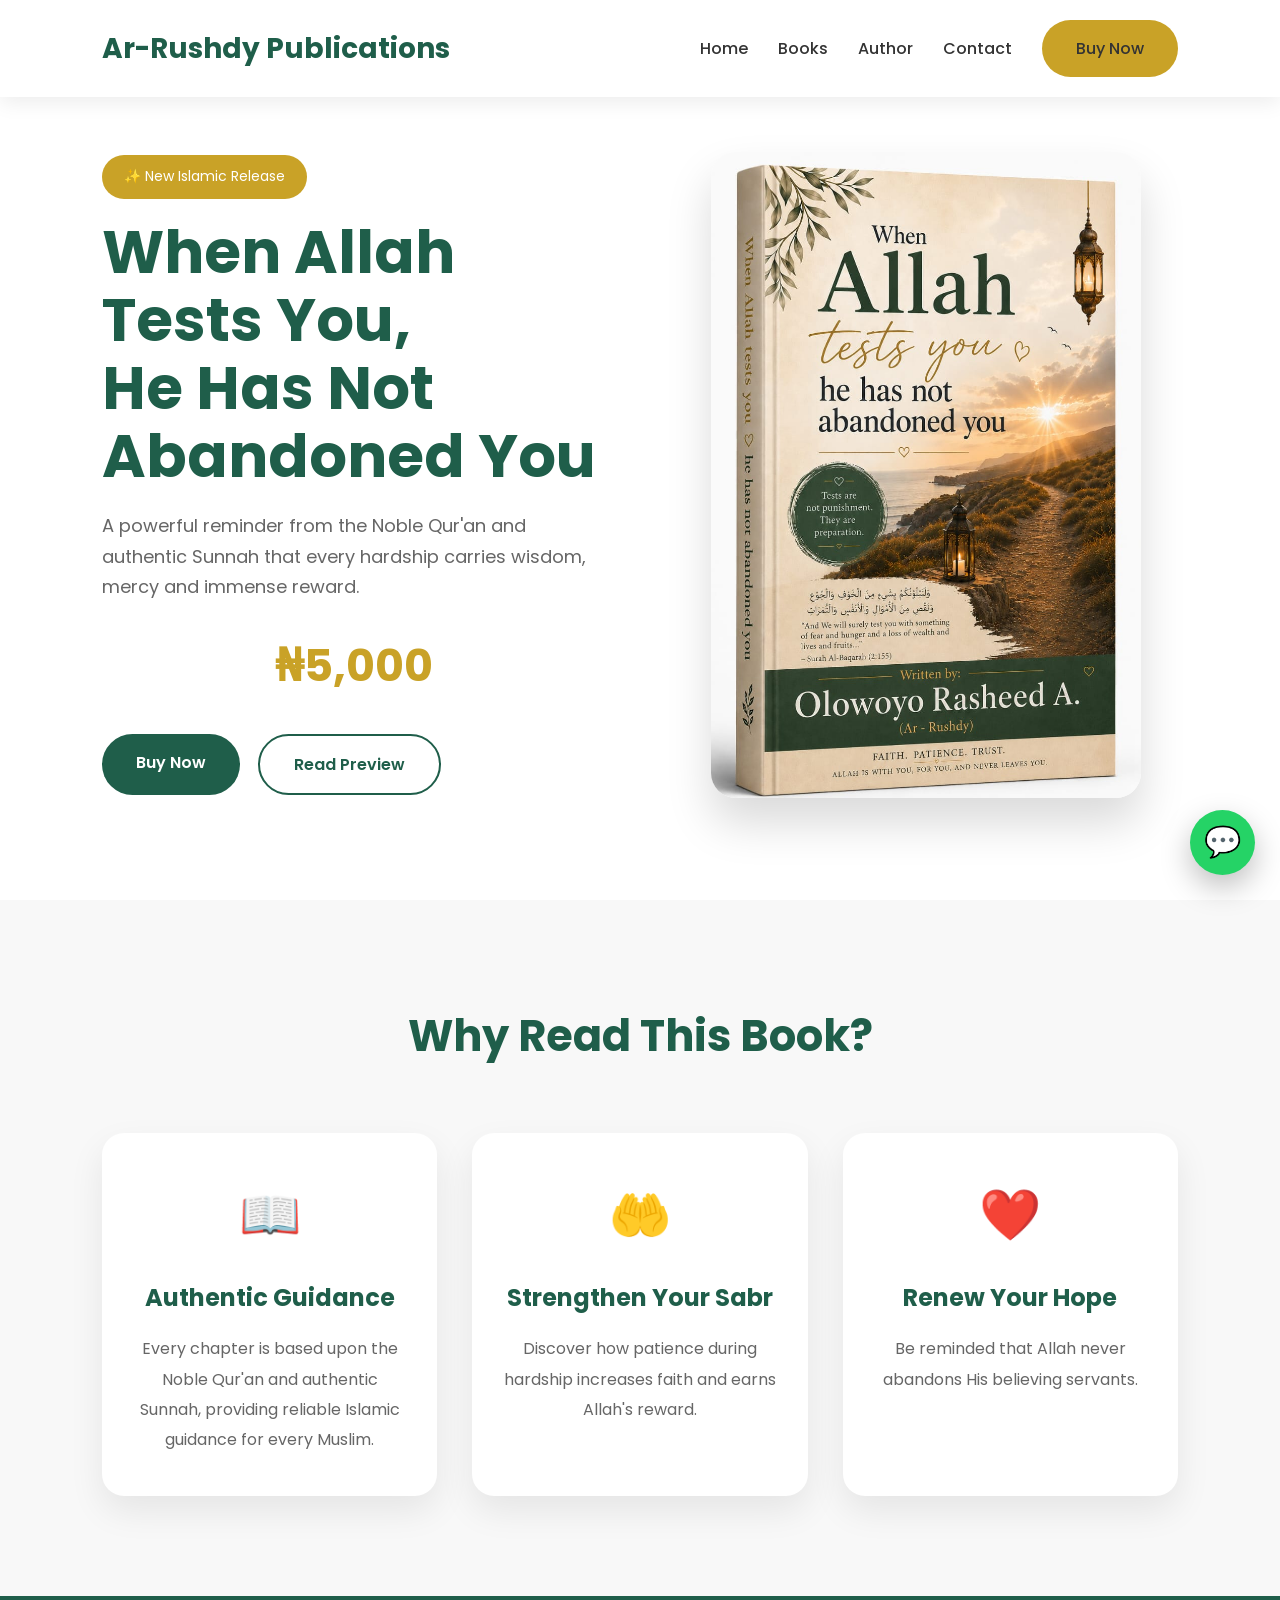
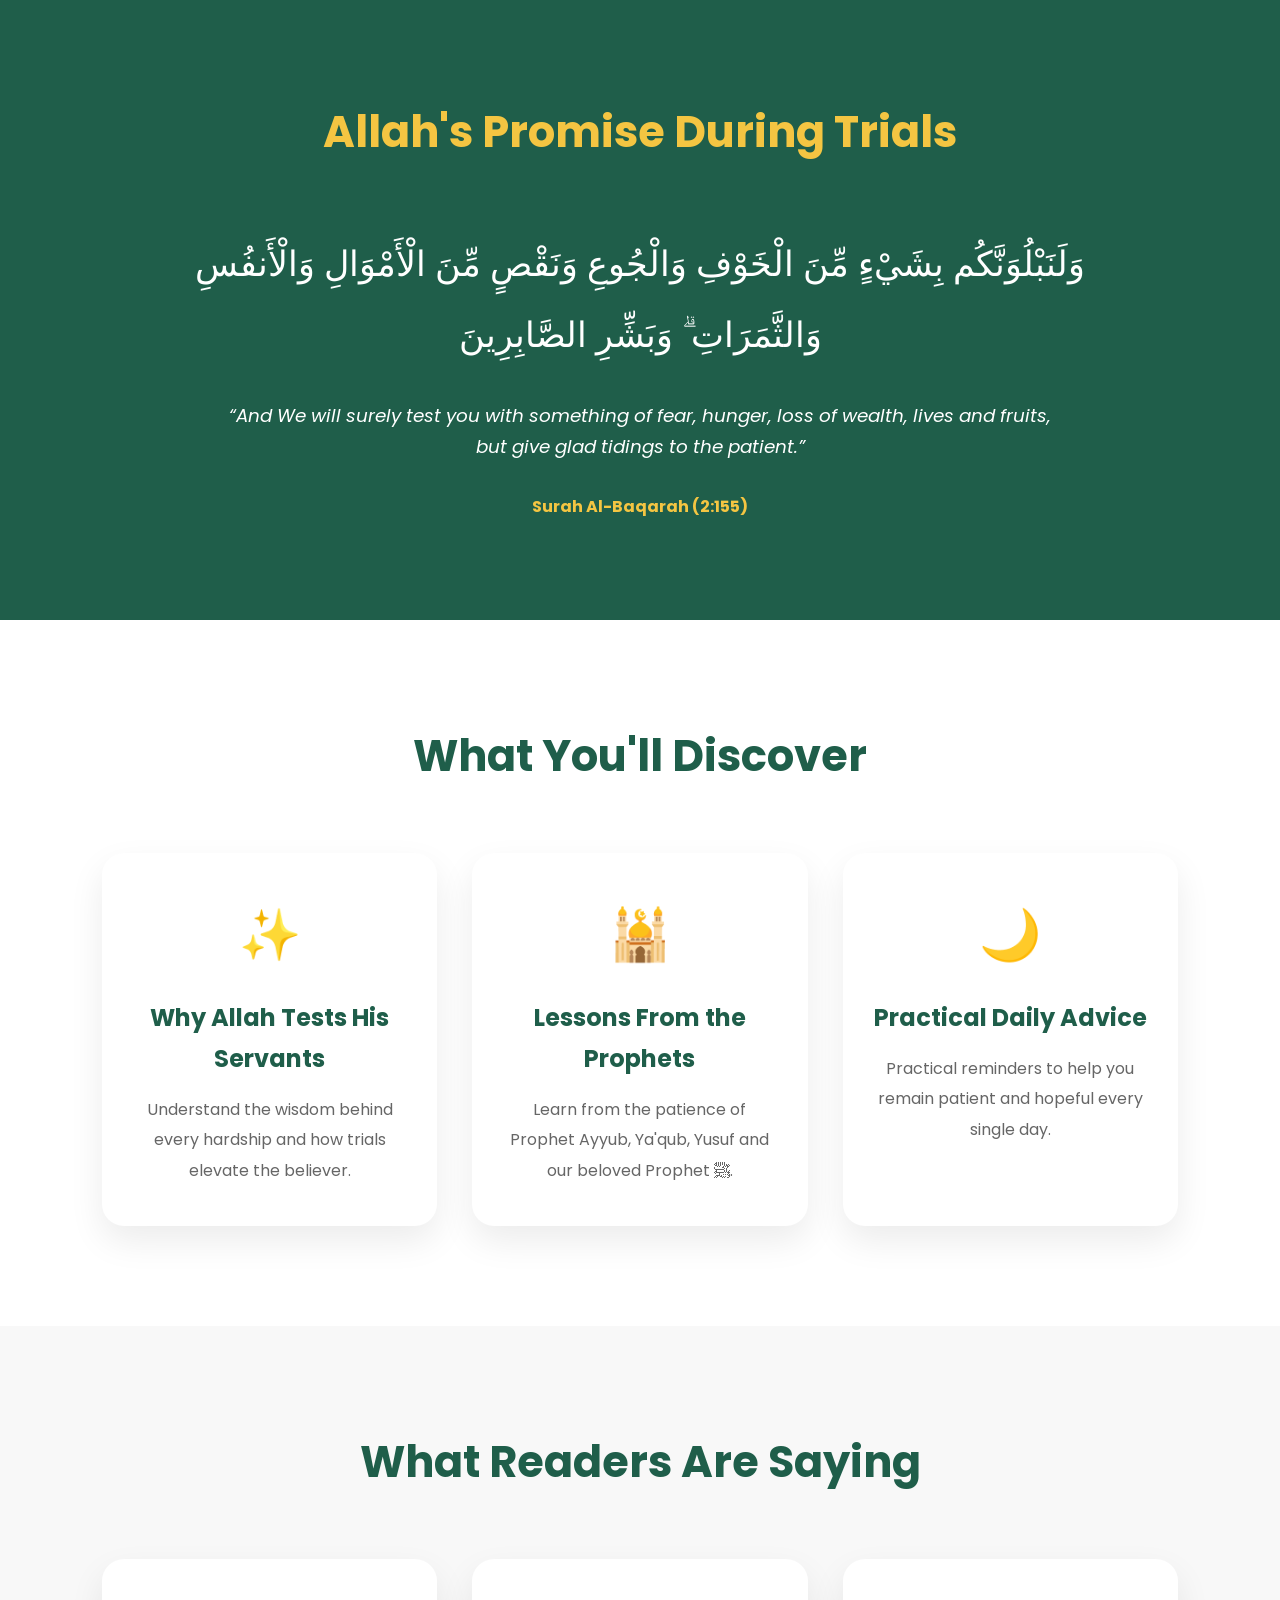
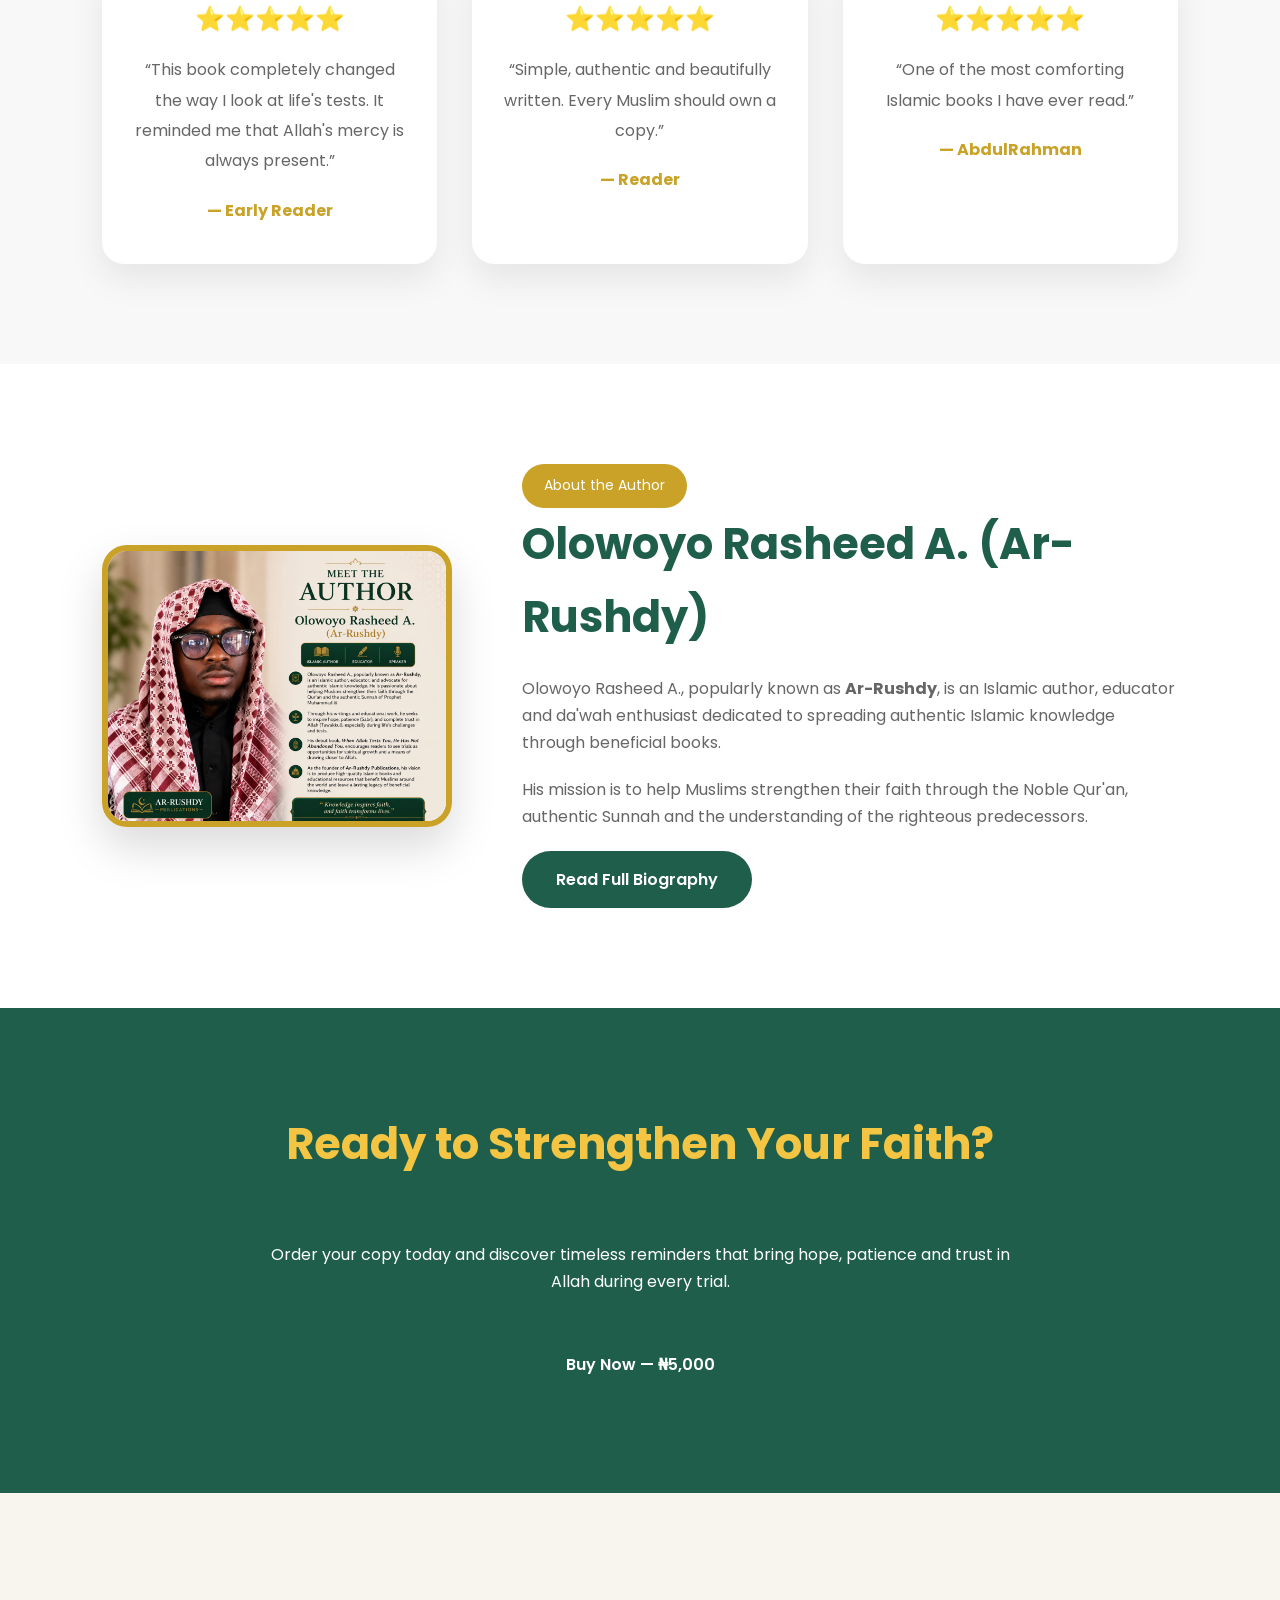
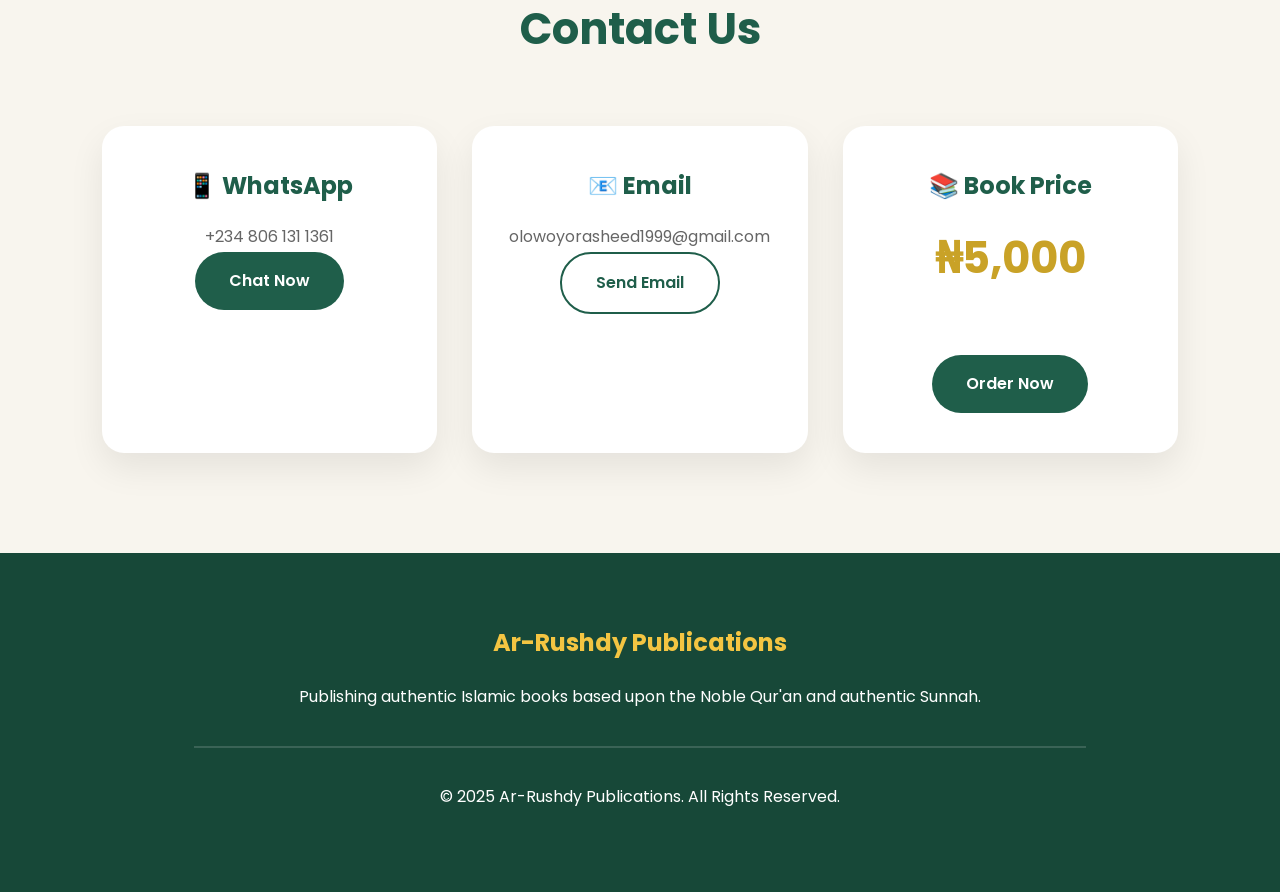
==== commit 222ffc90: "Update index.html" ====
--- a/index.html
+++ b/index.html
@@ -6,102 +6,128 @@
 <meta charset="UTF-8">
 <meta name="viewport" content="width=device-width, initial-scale=1.0">
 
-<title>When Allah Tests You | Ar-Rushdy Publications</title>
+<title>Ar-Rushdy Publications | Authentic Islamic Books</title>
 
 <meta name="description"
-content="Official website of Ar-Rushdy Publications. Authentic Islamic books based on the Qur'an and Sunnah.">
-
-<meta name="keywords"
-content="Islamic books, Ar-Rushdy Publications, Qur'an, Sunnah, When Allah Tests You">
-
-<meta name="author"
-content="Olowoyo Rasheed A. (Ar-Rushdy)">
+content="Authentic Islamic books based on the Qur'an and Sunnah.">
+
+<link rel="preconnect" href="https://fonts.googleapis.com">
+<link rel="preconnect" href="https://fonts.gstatic.com" crossorigin>
+
+<link href="https://fonts.googleapis.com/css2?family=Poppins:wght@300;400;500;600;700;800&display=swap" rel="stylesheet">
 
 <link rel="stylesheet" href="style.css">
 
-<link rel="preconnect" href="https://fonts.googleapis.com">
-
-<link rel="preconnect"
-href="https://fonts.gstatic.com"
-crossorigin>
-
-<link href="https://fonts.googleapis.com/css2?family=Poppins:wght@300;400;500;600;700;800&display=swap"
-rel="stylesheet">
-
 </head>
 
 <body>
 
+<!-- Overlay -->
+
+<div class="overlay" id="overlay"></div>
+
+<!-- ===========================
+NAVBAR
+=========================== -->
+
 <header class="navbar">
 
-<div class="logo">
-Ar-Rushdy Publications
-</div>
-
-<nav>
-
-<a href="index.html">Home</a>
-
-<a href="books.html">Books</a>
-
-<a href="about.html">Author</a>
-
-<a href="#contact">Contact</a>
-
-<a href="checkout.html"
-class="buy-btn">
-Buy Now
-</a>
-
-</nav>
+    <div class="logo">
+        Ar-Rushdy Publications
+    </div>
+
+    <div class="hamburger" id="hamburger">
+
+        <span></span>
+        <span></span>
+        <span></span>
+
+    </div>
+
+    <nav id="navMenu">
+
+        <a href="index.html">Home</a>
+
+        <a href="books.html">Books</a>
+
+        <a href="about.html">Author</a>
+
+        <a href="#contact">Contact</a>
+
+        <a href="checkout.html" class="buy-btn">
+
+            Buy Now
+
+        </a>
+
+    </nav>
 
 </header>
 
-<main>
-
-<section class="hero" id="home">
-
-<div class="hero-image">
-
-<img src="Images/book.jpeg"
-alt="When Allah Tests You Book Cover">
-
-</div>
-
-<div class="hero-text">
-
-<h1>
-When Allah Tests You,<br>
-He Has Not Abandoned You
-</h1>
-
-<p>
-
-Discover hope, patience and trust in Allah through
-the Qur'an and authentic Sunnah.
-
-Every hardship contains wisdom,
-mercy and reward.
-
-</p>
-
-<h2>₦5,000</h2>
-
-<div class="hero-buttons">
-
-<a href="checkout.html"
-class="primary-btn">
-Buy Now
-</a>
-
-<a href="#features"
-class="secondary-btn">
-Learn More
-</a>
-
-</div>
-
-</div>
+<!-- ===========================
+HERO
+=========================== -->
+
+<section class="hero">
+
+    <div class="hero-content">
+
+        <div class="hero-text">
+
+            <span class="badge">
+
+                ✨ New Islamic Release
+
+            </span>
+
+            <h1>
+
+                When Allah Tests You,<br>
+
+                He Has Not Abandoned You
+
+            </h1>
+
+            <p>
+
+                A powerful reminder from the Noble Qur'an and
+                authentic Sunnah that every hardship carries
+                wisdom, mercy and immense reward.
+
+            </p>
+
+            <h2>
+
+                ₦5,000
+
+            </h2>
+
+            <div class="hero-buttons">
+
+                <a href="checkout.html" class="primary-btn">
+
+                    Buy Now
+
+                </a>
+
+                <a href="#features" class="secondary-btn">
+
+                    Read Preview
+
+                </a>
+
+            </div>
+
+        </div>
+
+        <div class="hero-image">
+
+            <img src="Images/book.jpeg"
+                 alt="When Allah Tests You">
+
+        </div>
+
+    </div>
 
 </section>
 <!-- ===========================
@@ -116,36 +142,40 @@
 
         <div class="card hidden">
 
-            <h3>📖 Authentic Guidance</h3>
-
-            <p>
-                Based on the Noble Qur'an and authentic Sunnah,
-                every chapter provides reliable Islamic guidance
-                to strengthen your faith.
-            </p>
-
-        </div>
-
-        <div class="card hidden">
-
-            <h3>🤲 Strengthen Your Sabr</h3>
-
-            <p>
-                Learn how patience transforms life's challenges
-                into opportunities for spiritual growth and
-                closeness to Allah.
-            </p>
-
-        </div>
-
-        <div class="card hidden">
-
-            <h3>❤️ Renew Your Hope</h3>
-
-            <p>
-                Be reminded that Allah never abandons His believing
-                servants and that every hardship comes with wisdom
-                and mercy.
+            <div class="icon">📖</div>
+
+            <h3>Authentic Guidance</h3>
+
+            <p>
+                Every chapter is based upon the Noble Qur'an
+                and authentic Sunnah, providing reliable
+                Islamic guidance for every Muslim.
+            </p>
+
+        </div>
+
+        <div class="card hidden">
+
+            <div class="icon">🤲</div>
+
+            <h3>Strengthen Your Sabr</h3>
+
+            <p>
+                Discover how patience during hardship
+                increases faith and earns Allah's reward.
+            </p>
+
+        </div>
+
+        <div class="card hidden">
+
+            <div class="icon">❤️</div>
+
+            <h3>Renew Your Hope</h3>
+
+            <p>
+                Be reminded that Allah never abandons
+                His believing servants.
             </p>
 
         </div>
@@ -160,30 +190,34 @@
 
 <section class="verse">
 
-    <h2>Allah's Promise During Trials</h2>
-
-    <p class="arabic">
-
-        وَلَنَبْلُوَنَّكُم بِشَيْءٍ مِّنَ الْخَوْفِ
-        وَالْجُوعِ وَنَقْصٍ مِّنَ الْأَمْوَالِ
-        وَالْأَنفُسِ وَالثَّمَرَاتِ ۗ
-        وَبَشِّرِ الصَّابِرِينَ
-
-    </p>
-
-    <p class="translation">
-
-        "And We will surely test you with something of fear,
-        hunger, loss of wealth, lives and fruits,
-        but give glad tidings to the patient."
-
-    </p>
-
-    <p class="reference">
-
-        — Surah Al-Baqarah (2:155)
-
-    </p>
+    <div class="container">
+
+        <h2>Allah's Promise During Trials</h2>
+
+        <p class="arabic">
+
+            وَلَنَبْلُوَنَّكُم بِشَيْءٍ مِّنَ الْخَوْفِ
+            وَالْجُوعِ وَنَقْصٍ مِّنَ الْأَمْوَالِ
+            وَالْأَنفُسِ وَالثَّمَرَاتِ ۗ
+            وَبَشِّرِ الصَّابِرِينَ
+
+        </p>
+
+        <p class="translation">
+
+            “And We will surely test you with something of fear,
+            hunger, loss of wealth, lives and fruits,
+            but give glad tidings to the patient.”
+
+        </p>
+
+        <p class="reference">
+
+            Surah Al-Baqarah (2:155)
+
+        </p>
+
+    </div>
 
 </section>
 
@@ -199,42 +233,53 @@
 
         <div class="card hidden">
 
-            <h3>✨ Why Allah Tests His Servants</h3>
-
-            <p>
-                Understand the wisdom behind every trial
-                and how hardships elevate a believer's rank
-                before Allah.
-            </p>
-
-        </div>
-
-        <div class="card hidden">
-
-            <h3>🕌 Lessons From the Prophets</h3>
-
-            <p>
-                Learn from the patience, perseverance and trust
-                shown by the Prophets during life's greatest
-                difficulties.
-            </p>
-
-        </div>
-
-        <div class="card hidden">
-
-            <h3>🌙 Practical Daily Advice</h3>
-
-            <p>
-                Apply authentic Qur'anic and Prophetic guidance
-                to everyday situations with confidence and hope.
-            </p>
-
-        </div>
-
-    </div>
-
-</section>
+            <div class="icon">✨</div>
+
+            <h3>Why Allah Tests His Servants</h3>
+
+            <p>
+
+                Understand the wisdom behind every hardship
+                and how trials elevate the believer.
+
+            </p>
+
+        </div>
+
+        <div class="card hidden">
+
+            <div class="icon">🕌</div>
+
+            <h3>Lessons From the Prophets</h3>
+
+            <p>
+
+                Learn from the patience of Prophet Ayyub,
+                Ya'qub, Yusuf and our beloved Prophet ﷺ.
+
+            </p>
+
+        </div>
+
+        <div class="card hidden">
+
+            <div class="icon">🌙</div>
+
+            <h3>Practical Daily Advice</h3>
+
+            <p>
+
+                Practical reminders to help you remain
+                patient and hopeful every single day.
+
+            </p>
+
+        </div>
+
+    </div>
+
+</section>
+
 <!-- ===========================
 TESTIMONIALS
 =========================== -->
@@ -250,9 +295,12 @@
             <h3>⭐⭐⭐⭐⭐</h3>
 
             <p>
-                "This book strengthened my trust in Allah
-                and reminded me that every hardship carries
-                wisdom and reward."
+
+                “This book completely changed the way
+                I look at life's tests.
+                It reminded me that Allah's mercy
+                is always present.”
+
             </p>
 
             <h4>— Early Reader</h4>
@@ -264,9 +312,10 @@
             <h3>⭐⭐⭐⭐⭐</h3>
 
             <p>
-                "Simple, authentic and inspiring.
-                Every Muslim should have a copy
-                in their personal library."
+
+                “Simple, authentic and beautifully written.
+                Every Muslim should own a copy.”
+
             </p>
 
             <h4>— Reader</h4>
@@ -278,9 +327,10 @@
             <h3>⭐⭐⭐⭐⭐</h3>
 
             <p>
-                "A beautiful reminder that Allah never
-                abandons His believing servants.
-                Highly recommended."
+
+                “One of the most comforting Islamic books
+                I have ever read.”
+
             </p>
 
             <h4>— AbdulRahman</h4>
@@ -290,7 +340,6 @@
     </div>
 
 </section>
-
 <!-- ===========================
 AUTHOR
 =========================== -->
@@ -299,43 +348,37 @@
 
     <div class="author-content">
 
-        <div class="author-image">
+        <div class="author-image hidden">
 
             <img src="Images/Author.jpg"
                  alt="Olowoyo Rasheed A. (Ar-Rushdy)">
 
         </div>
 
-        <div class="author-text">
-
-            <h2>Meet the Author</h2>
-
-            <h3>Olowoyo Rasheed A. (Ar-Rushdy)</h3>
+        <div class="author-text hidden">
+
+            <span class="badge">
+                About the Author
+            </span>
+
+            <h2>Olowoyo Rasheed A. (Ar-Rushdy)</h2>
 
             <p>
 
                 Olowoyo Rasheed A., popularly known as
-                <strong>Ar-Rushdy</strong>, is an Islamic
-                author, educator and da'wah enthusiast
-                dedicated to spreading authentic Islamic
-                knowledge through beneficial publications.
-
-            </p>
-
-            <p>
-
-                His writings encourage Muslims to strengthen
-                their faith through patience, reliance upon
-                Allah, sincere worship and adherence to the
-                Noble Qur'an and authentic Sunnah.
-
-            </p>
-
-            <p>
-
-                Ar-Rushdy Publications aims to produce books
-                that educate, inspire and benefit Muslims
-                around the world, In shaa Allah.
+                <strong>Ar-Rushdy</strong>, is an Islamic author,
+                educator and da'wah enthusiast dedicated to
+                spreading authentic Islamic knowledge through
+                beneficial books.
+
+            </p>
+
+            <p>
+
+                His mission is to help Muslims strengthen
+                their faith through the Noble Qur'an,
+                authentic Sunnah and the understanding
+                of the righteous predecessors.
 
             </p>
 
@@ -356,35 +399,38 @@
 CALL TO ACTION
 =========================== -->
 
-<section class="verse">
-
-    <h2>Ready to Strengthen Your Faith?</h2>
-
-    <p class="translation">
-
-        Order your copy today and discover timeless
-        reminders that will help you face every test
-        with patience, hope and complete trust in Allah.
-
-    </p>
-
-    <br>
-
-    <a href="checkout.html"
-       class="primary-btn">
-
-        Buy Now — ₦5,000
-
-    </a>
-
-</section>
+<section class="cta">
+
+    <div class="container">
+
+        <h2>Ready to Strengthen Your Faith?</h2>
+
+        <p>
+
+            Order your copy today and discover timeless
+            reminders that bring hope, patience and trust
+            in Allah during every trial.
+
+        </p>
+
+        <a href="checkout.html"
+           class="primary-btn">
+
+            Buy Now — ₦5,000
+
+        </a>
+
+    </div>
+
+</section>
+
 <!-- ===========================
 CONTACT
 =========================== -->
 
 <section class="contact" id="contact">
 
-    <h2>Get in Touch</h2>
+    <h2>Contact Us</h2>
 
     <div class="cards">
 
@@ -393,14 +439,16 @@
             <h3>📱 WhatsApp</h3>
 
             <p>
+
                 +234 806 131 1361
+
             </p>
 
             <a href="https://wa.me/2348061311361"
                target="_blank"
                class="primary-btn">
 
-                Chat on WhatsApp
+                Chat Now
 
             </a>
 
@@ -410,7 +458,7 @@
 
             <h3>📧 Email</h3>
 
-            <p class="email-address">
+            <p>
 
                 olowoyorasheed1999@gmail.com
 
@@ -429,18 +477,14 @@
 
             <h3>📚 Book Price</h3>
 
-            <p>
-
-                <strong>When Allah Tests You</strong>
-
-            </p>
-
-            <h3 style="color:#C9A227;">₦5,000</h3>
+            <h2 style="color:#C9A227;">
+                ₦5,000
+            </h2>
 
             <a href="checkout.html"
                class="primary-btn">
 
-                Order Your Copy
+                Order Now
 
             </a>
 
@@ -450,38 +494,33 @@
 
 </section>
 
-</main>
-
 <!-- ===========================
 FOOTER
 =========================== -->
 
 <footer class="footer">
 
-    <h2>Ar-Rushdy Publications</h2>
-
-    <p>
-
-        Publishing authentic Islamic books based on
-        the Noble Qur'an and authentic Sunnah.
-
-    </p>
-
-    <p>
-
-        Inspiring faith, patience and hope through
-        beneficial knowledge.
-
-    </p>
-
-    <hr>
-
-    <p>
-
-        © 2025 Ar-Rushdy Publications.
-        All Rights Reserved.
-
-    </p>
+    <div class="container">
+
+        <h2>Ar-Rushdy Publications</h2>
+
+        <p>
+
+            Publishing authentic Islamic books based upon
+            the Noble Qur'an and authentic Sunnah.
+
+        </p>
+
+        <hr>
+
+        <p>
+
+            © 2025 Ar-Rushdy Publications.
+            All Rights Reserved.
+
+        </p>
+
+    </div>
 
 </footer>
 
@@ -490,11 +529,11 @@
 =========================== -->
 
 <a href="https://wa.me/2348061311361"
+   class="whatsapp"
    target="_blank"
-   class="whatsapp"
-   aria-label="WhatsApp">
-
-💬
+   aria-label="Chat on WhatsApp">
+
+    💬
 
 </a>
 
--- a/style.css
+++ b/style.css
@@ -1,6 +1,6 @@
 /* ==========================================
    AR-RUSHDY PUBLICATIONS
-   STYLE.CSS
+   VERSION 2.0
 ========================================== */
 
 *{
@@ -15,14 +15,16 @@
 
 body{
     font-family:'Poppins',sans-serif;
-    background:#f8f8f8;
+    background:#F8F8F8;
     color:#333;
     line-height:1.7;
-}
-
-/* ===========================
-   CONTAINER
-=========================== */
+    overflow-x:hidden;
+}
+
+img{
+    max-width:100%;
+    display:block;
+}
 
 .container{
     width:90%;
@@ -30,347 +32,531 @@
     margin:auto;
 }
 
-/* ===========================
+/* ==========================================
    NAVBAR
-=========================== */
+========================================== */
 
 .navbar{
+
     position:fixed;
+
     top:0;
     left:0;
+
     width:100%;
-    background:#ffffff;
+
+    padding:20px 8%;
+
     display:flex;
     justify-content:space-between;
     align-items:center;
-    padding:18px 8%;
+
+    background:rgba(255,255,255,.92);
+
+    backdrop-filter:blur(12px);
+
+    box-shadow:0 8px 25px rgba(0,0,0,.08);
+
     z-index:1000;
-    box-shadow:0 5px 20px rgba(0,0,0,.08);
+
 }
 
 .logo{
+
     font-size:28px;
     font-weight:700;
     color:#1F5E4A;
+
 }
 
 .navbar nav{
+
     display:flex;
     align-items:center;
-    gap:25px;
+    gap:30px;
+
 }
 
 .navbar nav a{
+
     text-decoration:none;
     color:#333;
     font-weight:500;
     transition:.3s;
+
 }
 
 .navbar nav a:hover{
+
     color:#1F5E4A;
-}
-
-/* ===========================
+
+}
+
+/* ==========================================
+   HAMBURGER
+========================================== */
+
+.hamburger{
+
+    display:none;
+
+    width:35px;
+    cursor:pointer;
+
+    z-index:2001;
+
+}
+
+.hamburger span{
+
+    display:block;
+
+    height:3px;
+
+    margin:7px 0;
+
+    background:#1F5E4A;
+
+    border-radius:50px;
+
+    transition:.35s;
+
+}
+
+.overlay{
+
+    position:fixed;
+
+    inset:0;
+
+    background:rgba(0,0,0,.45);
+
+    opacity:0;
+
+    visibility:hidden;
+
+    transition:.35s;
+
+    z-index:1500;
+
+}
+
+.overlay.active{
+
+    opacity:1;
+
+    visibility:visible;
+
+}
+
+/* ==========================================
    BUTTONS
-=========================== */
+========================================== */
 
 .primary-btn,
 .secondary-btn,
 .buy-btn{
 
     display:inline-block;
-    padding:14px 30px;
+
+    padding:15px 34px;
+
     border-radius:50px;
+
     text-decoration:none;
-    transition:.3s;
+
     font-weight:600;
+
+    transition:.35s;
+
 }
 
 .primary-btn{
+
     background:#1F5E4A;
     color:#fff;
+
 }
 
 .primary-btn:hover{
-    background:#174838;
-    transform:translateY(-3px);
+
+    transform:translateY(-4px);
+
+    background:#184838;
+
 }
 
 .secondary-btn{
+
     border:2px solid #1F5E4A;
+
     color:#1F5E4A;
+
 }
 
 .secondary-btn:hover{
+
     background:#1F5E4A;
+
     color:#fff;
+
 }
 
 .buy-btn{
+
     background:#C9A227;
+
     color:#fff;
+
 }
 
 .buy-btn:hover{
-    background:#b48f1f;
-}
-
-/* ===========================
+
+    background:#b89018;
+
+}
+
+/* ==========================================
    HERO
-=========================== */
+========================================== */
 
 .hero{
 
     min-height:100vh;
+
     display:flex;
+
     align-items:center;
-    justify-content:space-between;
-    gap:60px;
-    padding:140px 8% 80px;
+
+    padding:150px 8% 100px;
+
     background:#fff;
 
 }
 
-.hero img{
-
-    width:420px;
-    max-width:100%;
-    border-radius:20px;
-    box-shadow:0 20px 40px rgba(0,0,0,.12);
-
-}
-
-.hero-text{
-
-    flex:1;
+.hero-content{
+
+    display:grid;
+
+    grid-template-columns:1fr 1fr;
+
+    align-items:center;
+
+    gap:70px;
+
+}
+
+.hero-image img{
+
+    width:430px;
+
+    margin:auto;
+
+    border-radius:25px;
+
+    box-shadow:0 25px 45px rgba(0,0,0,.15);
 
 }
 
 .hero-text h1{
 
-    font-size:3.5rem;
-    line-height:1.2;
+    font-size:3.7rem;
+
     color:#1F5E4A;
+
+    line-height:1.15;
+
+    margin:20px 0;
+
+}
+
+.hero-text p{
+
+    font-size:18px;
+
+    color:#666;
+
     margin-bottom:25px;
 
 }
 
-.hero-text p{
-
-    font-size:18px;
+.hero-text h2{
+
+    color:#C9A227;
+
+    font-size:2.8rem;
+
+    margin-bottom:30px;
+
+}
+
+.hero-buttons{
+
+    display:flex;
+
+    gap:18px;
+
+    flex-wrap:wrap;
+
+}
+
+.badge{
+
+    display:inline-block;
+
+    background:#C9A227;
+
+    color:#fff;
+
+    padding:10px 22px;
+
+    border-radius:30px;
+
+    font-size:14px;
+
+}
+
+/* ==========================================
+   SECTIONS
+========================================== */
+
+section{
+    padding:100px 8%;
+}
+
+section h2{
+    text-align:center;
+    color:#1F5E4A;
+    font-size:2.7rem;
+    margin-bottom:60px;
+}
+
+/* ==========================================
+   CARDS
+========================================== */
+
+.cards{
+
+    display:grid;
+
+    grid-template-columns:repeat(auto-fit,minmax(300px,1fr));
+
+    gap:35px;
+
+}
+
+.card{
+
+    background:#fff;
+
+    border-radius:22px;
+
+    padding:40px 30px;
+
+    text-align:center;
+
+    box-shadow:0 15px 35px rgba(0,0,0,.08);
+
+    transition:.35s;
+
+}
+
+.card:hover{
+
+    transform:translateY(-12px);
+
+    box-shadow:0 25px 45px rgba(0,0,0,.15);
+
+}
+
+.icon{
+
+    font-size:50px;
+
+    margin-bottom:20px;
+
+}
+
+.card h3{
+
+    color:#1F5E4A;
+
+    margin-bottom:15px;
+
+    font-size:24px;
+
+}
+
+.card p{
+
     color:#666;
-    margin-bottom:25px;
-
-}
-
-.hero-text h2{
+
+    line-height:1.9;
+
+}
+
+/* ==========================================
+   FEATURES
+========================================== */
+
+.features{
+
+    background:#F8F8F8;
+
+}
+
+/* ==========================================
+   DISCOVER
+========================================== */
+
+.discover{
+
+    background:#ffffff;
+
+}
+
+/* ==========================================
+   QUR'AN VERSE
+========================================== */
+
+.verse{
+
+    background:#1F5E4A;
+
+    color:#fff;
+
+    text-align:center;
+
+}
+
+.verse h2{
+
+    color:#F4C542;
+
+}
+
+.arabic{
+
+    font-size:2.2rem;
+
+    line-height:2;
+
+    max-width:900px;
+
+    margin:30px auto;
+
+}
+
+.translation{
+
+    max-width:850px;
+
+    margin:auto;
+
+    font-size:1.15rem;
+
+    font-style:italic;
+
+}
+
+.reference{
+
+    margin-top:30px;
+
+    font-weight:700;
+
+    color:#F4C542;
+
+}
+
+/* ==========================================
+   TESTIMONIALS
+========================================== */
+
+.testimonials{
+
+    background:#F8F8F8;
+
+}
+
+.testimonials h4{
 
     color:#C9A227;
-    font-size:2.5rem;
-    margin-bottom:30px;
-
-}
-
-.hero-buttons{
-
-    display:flex;
-    gap:20px;
-    flex-wrap:wrap;
-
-}
-
-/* ===========================
-   SECTION
-=========================== */
-
-section{
-
-    padding:90px 8%;
-
-}
-
-section h2{
-
-    text-align:center;
-    font-size:2.5rem;
-    color:#1F5E4A;
-    margin-bottom:50px;
-
-}
-/* ==========================================
-   FEATURES & DISCOVER
-========================================== */
-
-.features,
-.discover,
-.testimonials,
+
+    margin-top:20px;
+
+}
+
+/* ==========================================
+   SCROLL ANIMATION
+========================================== */
+
+.hidden{
+
+    opacity:0;
+
+    transform:translateY(50px);
+
+    transition:all .8s ease;
+
+}
+
+.show{
+
+    opacity:1;
+
+    transform:translateY(0);
+
+}
+/* ==========================================
+   AUTHOR
+========================================== */
+
 .author{
-    background:#ffffff;
-}
-
-.cards{
+    background:#fff;
+}
+
+.author-content{
     display:grid;
-    grid-template-columns:repeat(auto-fit,minmax(300px,1fr));
-    gap:30px;
-}
-
-.card{
-    background:#fff;
-    padding:35px;
-    border-radius:20px;
-    text-align:center;
-    box-shadow:0 10px 30px rgba(0,0,0,.08);
-    transition:.35s ease;
-}
-
-.card:hover{
-    transform:translateY(-10px);
-    box-shadow:0 18px 40px rgba(0,0,0,.15);
-}
-
-.card img{
+    grid-template-columns:350px 1fr;
+    gap:70px;
+    align-items:center;
+}
+
+.author-image img{
     width:100%;
-    height:340px;
-    object-fit:cover;
-    border-radius:15px;
+    border-radius:25px;
+    border:6px solid #C9A227;
+    box-shadow:0 20px 45px rgba(0,0,0,.15);
+}
+
+.author-text h2{
+    text-align:left;
     margin-bottom:20px;
 }
 
-.card h3{
-    color:#1F5E4A;
-    margin-bottom:15px;
-    font-size:1.4rem;
-}
-
-.card p{
+.author-text p{
+    margin-bottom:20px;
     color:#666;
-    margin-bottom:20px;
-}
-
-.rating{
-    color:#F4B400;
-    font-size:18px;
-    margin-bottom:10px;
-}
-
-.badge{
-    display:inline-block;
-    background:#C9A227;
-    color:#fff;
-    padding:8px 18px;
-    border-radius:30px;
-    font-size:13px;
-    margin-bottom:15px;
-}
-
-.coming{
-    display:inline-block;
-    background:#777;
-    color:#fff;
-    padding:8px 18px;
-    border-radius:30px;
-    font-size:13px;
-    margin-bottom:15px;
-}
-
-.stock{
-    color:green;
-    font-weight:600;
-    margin-bottom:20px;
-}
-
-.book-buttons{
-    display:flex;
-    justify-content:center;
-    gap:12px;
-    flex-wrap:wrap;
-}
-
-/* ==========================================
-   QUR'AN VERSE
-========================================== */
-
-.verse{
+}
+
+/* ==========================================
+   CTA
+========================================== */
+
+.cta{
     background:#1F5E4A;
     color:#fff;
     text-align:center;
 }
 
-.verse h2{
+.cta h2{
     color:#F4C542;
 }
 
-.arabic{
-    font-size:2rem;
-    line-height:2;
-    max-width:900px;
-    margin:30px auto;
-}
-
-.translation{
-    max-width:850px;
-    margin:auto;
-    font-size:1.15rem;
-    font-style:italic;
-}
-
-.reference{
-    margin-top:25px;
-    color:#F4C542;
-    font-weight:700;
-}
-
-/* ==========================================
-   TESTIMONIALS
-========================================== */
-
-.testimonials .card{
-    text-align:center;
-}
-
-.testimonials h4{
-    color:#1F5E4A;
-    margin-top:20px;
-}
-/* ==========================================
-   AUTHOR SECTION
-========================================== */
-
-.author-content{
-    display:flex;
-    align-items:center;
-    justify-content:center;
-    gap:60px;
-    flex-wrap:wrap;
-}
-
-.author-image img{
-    width:380px;
-    max-width:100%;
-    border-radius:20px;
-    border:5px solid #C9A227;
-    box-shadow:0 20px 40px rgba(0,0,0,.12);
-}
-
-.author-text{
-    max-width:600px;
-}
-
-.author-text h2{
-    text-align:left;
-    margin-bottom:20px;
-}
-
-.author-text h3{
-    color:#C9A227;
-    margin-bottom:20px;
-}
-
-.author-text p{
-    color:#555;
-    margin-bottom:20px;
-    line-height:1.9;
+.cta p{
+    max-width:750px;
+    margin:25px auto 40px;
 }
 
 /* ==========================================
@@ -381,29 +567,16 @@
     background:#F8F5EE;
 }
 
-.contact .cards{
-    display:grid;
-    grid-template-columns:repeat(auto-fit,minmax(280px,1fr));
-    gap:30px;
-}
-
 .contact .card{
     background:#fff;
 }
 
-.email-address{
-    display:block;
-    margin:20px 0;
-    word-break:break-word;
-    color:#555;
-}
-
 /* ==========================================
    FOOTER
 ========================================== */
 
 .footer{
-    background:#1F5E4A;
+    background:#174838;
     color:#fff;
     text-align:center;
     padding:70px 20px;
@@ -414,35 +587,35 @@
     margin-bottom:20px;
 }
 
+.footer hr{
+    width:80%;
+    margin:35px auto;
+    border:1px solid rgba(255,255,255,.15);
+}
+
 .footer p{
     margin:12px 0;
 }
 
-.footer hr{
-    width:80%;
-    margin:30px auto;
-    border:1px solid rgba(255,255,255,.2);
-}
-
-/* ==========================================
-   WHATSAPP BUTTON
+/* ==========================================
+   WHATSAPP
 ========================================== */
 
 .whatsapp{
     position:fixed;
     right:25px;
     bottom:25px;
-    width:60px;
-    height:60px;
+    width:65px;
+    height:65px;
     background:#25D366;
     color:#fff;
-    border-radius:50%;
     display:flex;
     justify-content:center;
     align-items:center;
-    font-size:28px;
+    border-radius:50%;
+    font-size:30px;
     text-decoration:none;
-    box-shadow:0 10px 25px rgba(0,0,0,.25);
+    box-shadow:0 12px 30px rgba(0,0,0,.25);
     transition:.3s;
     z-index:999;
 }
@@ -452,30 +625,6 @@
 }
 
 /* ==========================================
-   SCROLL ANIMATION
-========================================== */
-
-.hidden{
-    opacity:0;
-    transform:translateY(40px);
-    transition:all .8s ease;
-}
-
-.show{
-    opacity:1;
-    transform:translateY(0);
-}
-
-/* ==========================================
-   TEXT SELECTION
-========================================== */
-
-::selection{
-    background:#1F5E4A;
-    color:#fff;
-}
-
-/* ==========================================
    SCROLLBAR
 ========================================== */
 
@@ -483,115 +632,28 @@
     width:10px;
 }
 
+::-webkit-scrollbar-thumb{
+    background:#1F5E4A;
+    border-radius:30px;
+}
+
 ::-webkit-scrollbar-track{
     background:#eee;
 }
 
-::-webkit-scrollbar-thumb{
-    background:#1F5E4A;
-    border-radius:20px;
-}
-
-::-webkit-scrollbar-thumb:hover{
-    background:#174838;
-}
-/* ==========================================
-   BOOKS PAGE
-========================================== */
-
-.books-hero{
-    text-align:center;
-    padding:140px 20px 80px;
-    background:#fff;
-}
-
-.books-hero h1{
-    font-size:3rem;
-    color:#1F5E4A;
-    margin-bottom:20px;
-}
-
-.books-hero p{
-    max-width:750px;
-    margin:auto;
-    color:#666;
-    font-size:18px;
-}
-
-.search-section{
-    text-align:center;
-    margin:50px 0;
-}
-
-.search-box{
-    width:90%;
-    max-width:550px;
-    padding:18px 25px;
-    border:2px solid #ddd;
-    border-radius:50px;
-    font-size:17px;
-    outline:none;
-    transition:.3s;
-}
-
-.search-box:focus{
-    border-color:#1F5E4A;
-    box-shadow:0 0 10px rgba(31,94,74,.15);
-}
-
-.categories{
-    display:flex;
-    justify-content:center;
-    flex-wrap:wrap;
-    gap:15px;
-    margin-bottom:60px;
-}
-
-.category{
-    padding:12px 28px;
-    border:none;
-    border-radius:40px;
-    background:#eee;
-    cursor:pointer;
-    font-weight:600;
-    transition:.3s;
-}
-
-.category:hover{
-    background:#ddd;
-}
-
-.category.active{
-    background:#1F5E4A;
-    color:#fff;
-}
-
-/* ==========================================
-   RESPONSIVE DESIGN
-========================================== */
-
-@media (max-width:900px){
-
-    .navbar{
-        flex-direction:column;
-        gap:15px;
-        padding:20px;
-    }
-
-    .navbar nav{
-        flex-wrap:wrap;
-        justify-content:center;
-        gap:15px;
-    }
-
-    .hero{
-        flex-direction:column;
+/* ==========================================
+   RESPONSIVE
+========================================== */
+
+@media(max-width:900px){
+
+    .hero-content{
+        grid-template-columns:1fr;
         text-align:center;
-        padding-top:170px;
-    }
-
-    .hero-text h1{
-        font-size:2.5rem;
+    }
+
+    .hero-image{
+        order:-1;
     }
 
     .hero-buttons{
@@ -599,7 +661,7 @@
     }
 
     .author-content{
-        flex-direction:column;
+        grid-template-columns:1fr;
         text-align:center;
     }
 
@@ -607,12 +669,50 @@
         text-align:center;
     }
 
-}
-
-@media (max-width:600px){
+    .hamburger{
+        display:block;
+    }
+
+    .navbar nav{
+
+        position:fixed;
+        top:0;
+        right:-100%;
+
+        width:280px;
+        height:100vh;
+
+        background:#fff;
+
+        flex-direction:column;
+
+        justify-content:center;
+        align-items:center;
+
+        gap:35px;
+
+        transition:.4s;
+
+        box-shadow:-10px 0 40px rgba(0,0,0,.15);
+
+        z-index:2000;
+
+    }
+
+    .navbar nav.active{
+        right:0;
+    }
+
+}
+
+@media(max-width:600px){
+
+    .hero{
+        padding-top:140px;
+    }
 
     .hero-text h1{
-        font-size:2rem;
+        font-size:2.2rem;
     }
 
     .hero-text h2{
@@ -625,14 +725,6 @@
 
     .arabic{
         font-size:1.5rem;
-    }
-
-    .card{
-        padding:25px;
-    }
-
-    .logo{
-        font-size:22px;
     }
 
     .primary-btn,
@@ -642,10 +734,21 @@
         text-align:center;
     }
 
-    .whatsapp{
-        width:55px;
-        height:55px;
-        font-size:24px;
-    }
-
-}
+}
+/* Hamburger Animation */
+
+.hamburger.active span:nth-child(1){
+    transform:translateY(10px) rotate(45deg);
+}
+
+.hamburger.active span:nth-child(2){
+    opacity:0;
+}
+
+.hamburger.active span:nth-child(3){
+    transform:translateY(-10px) rotate(-45deg);
+}
+
+body.menu-open{
+    overflow:hidden;
+}
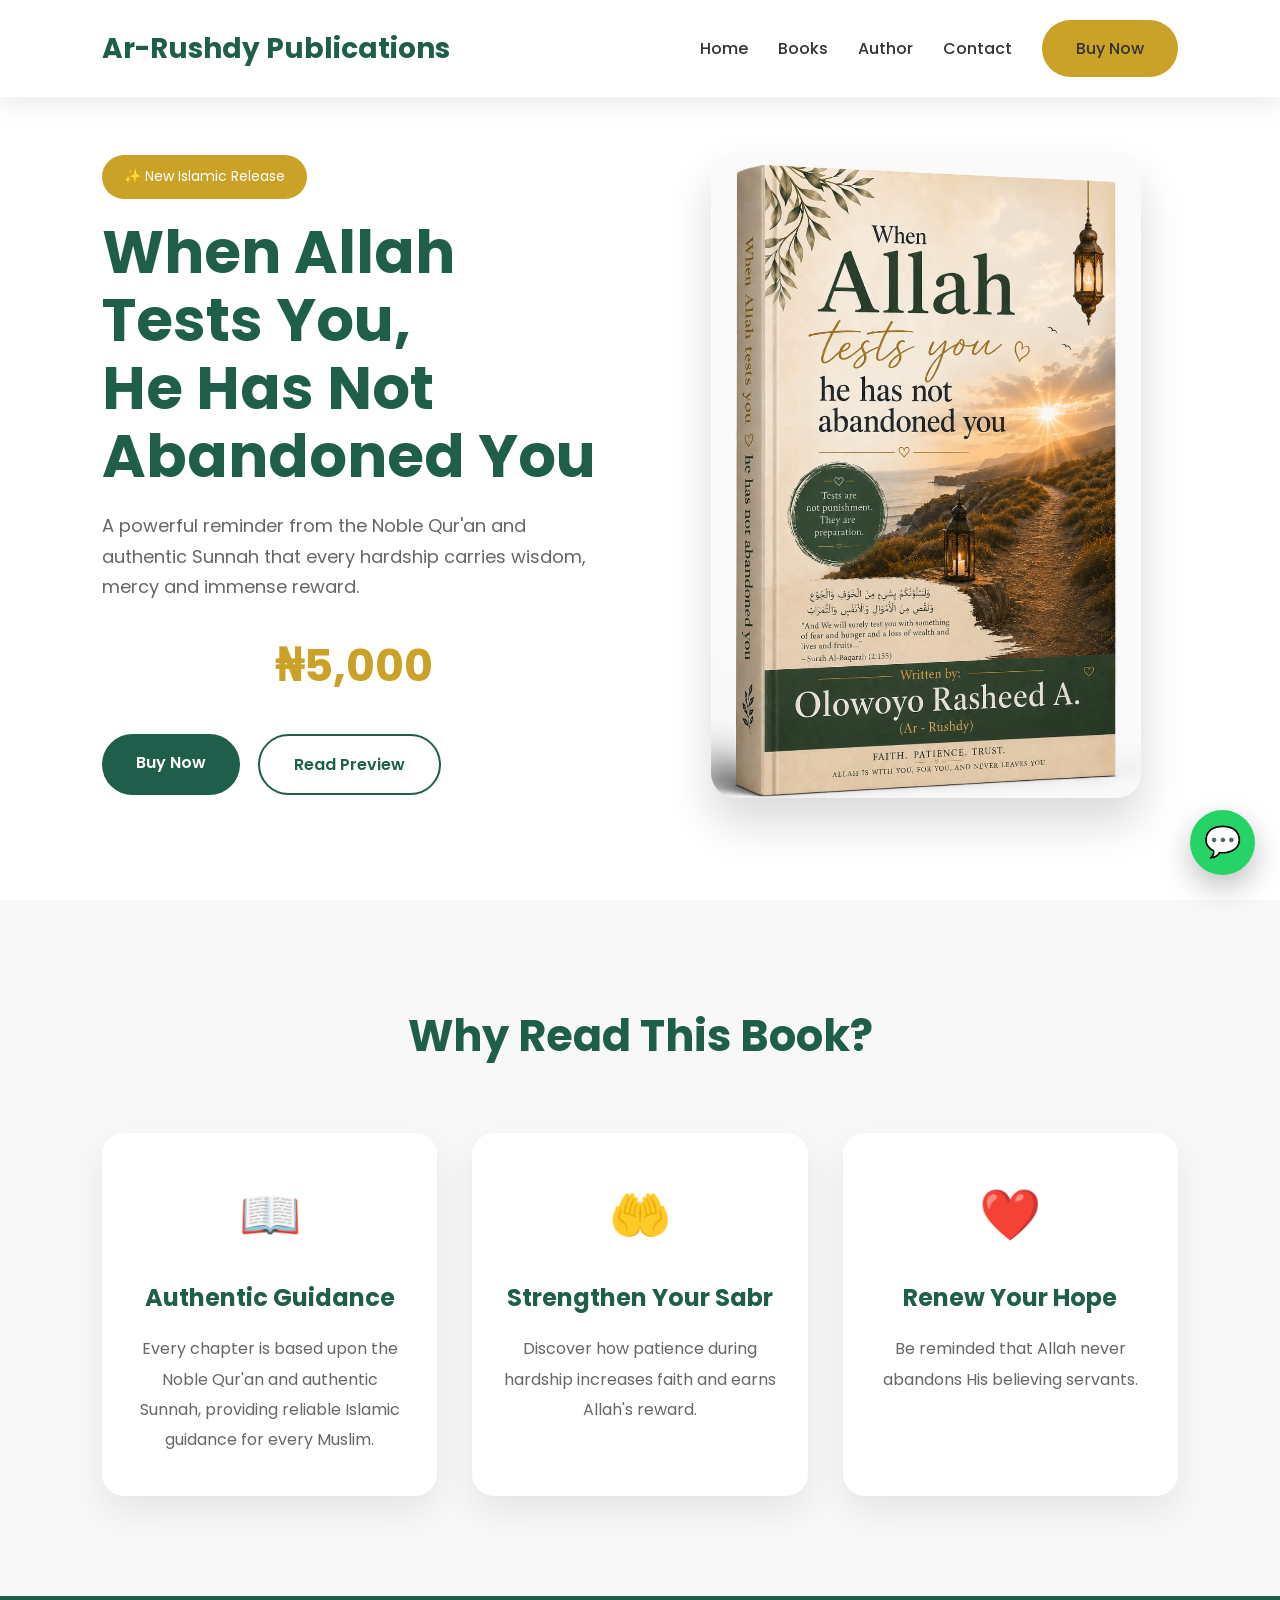
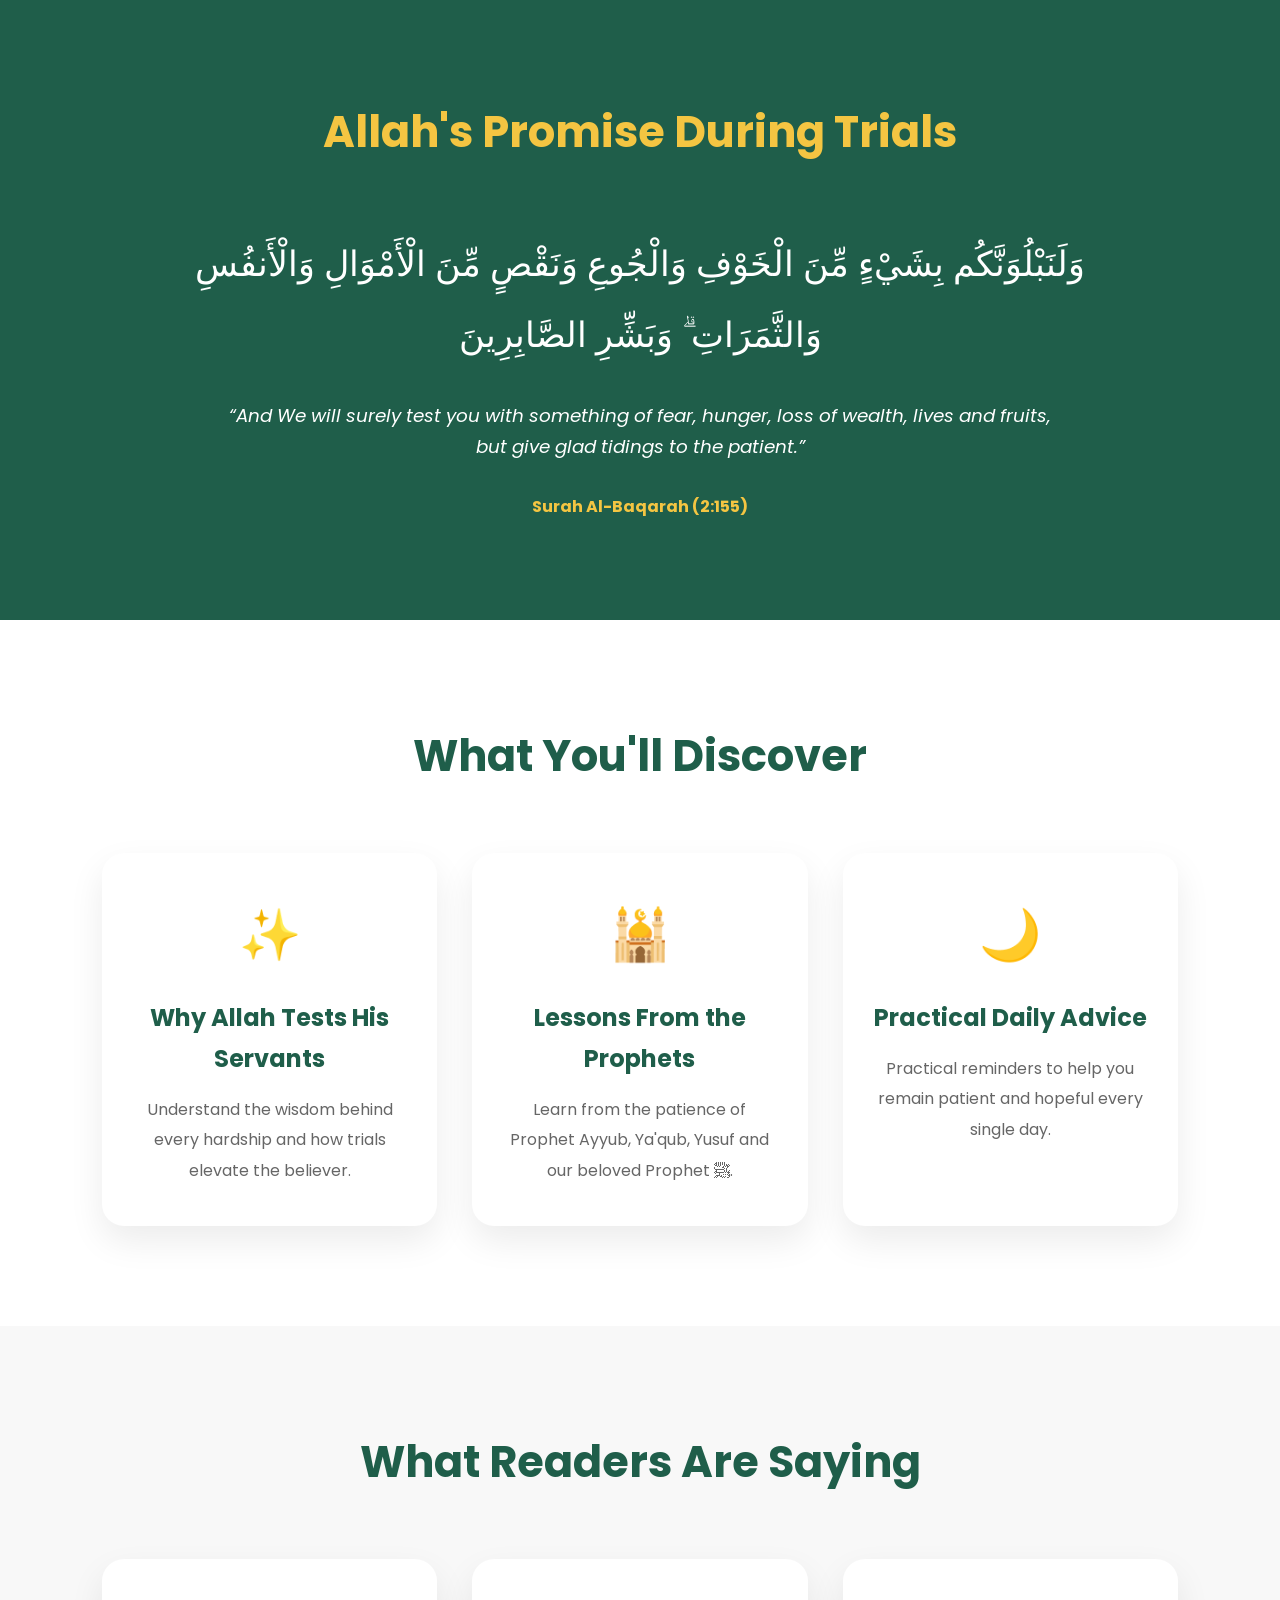
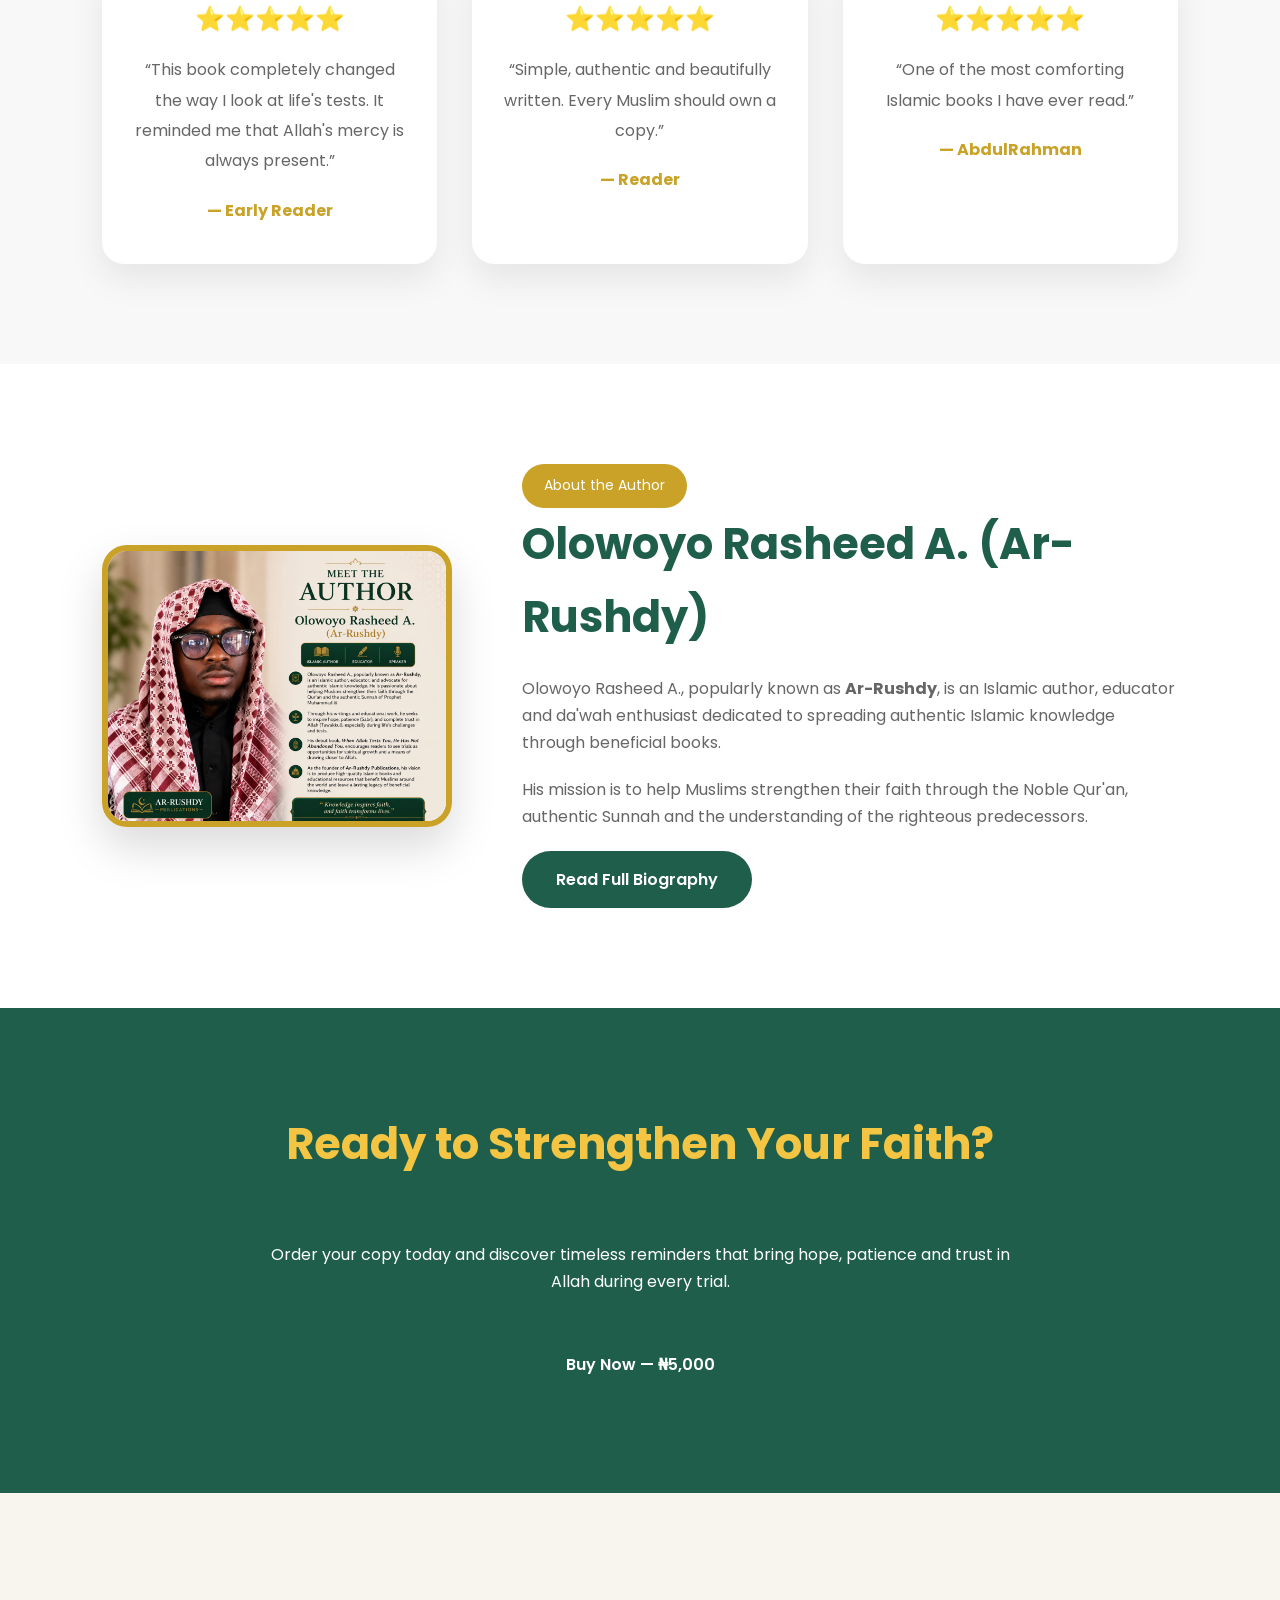
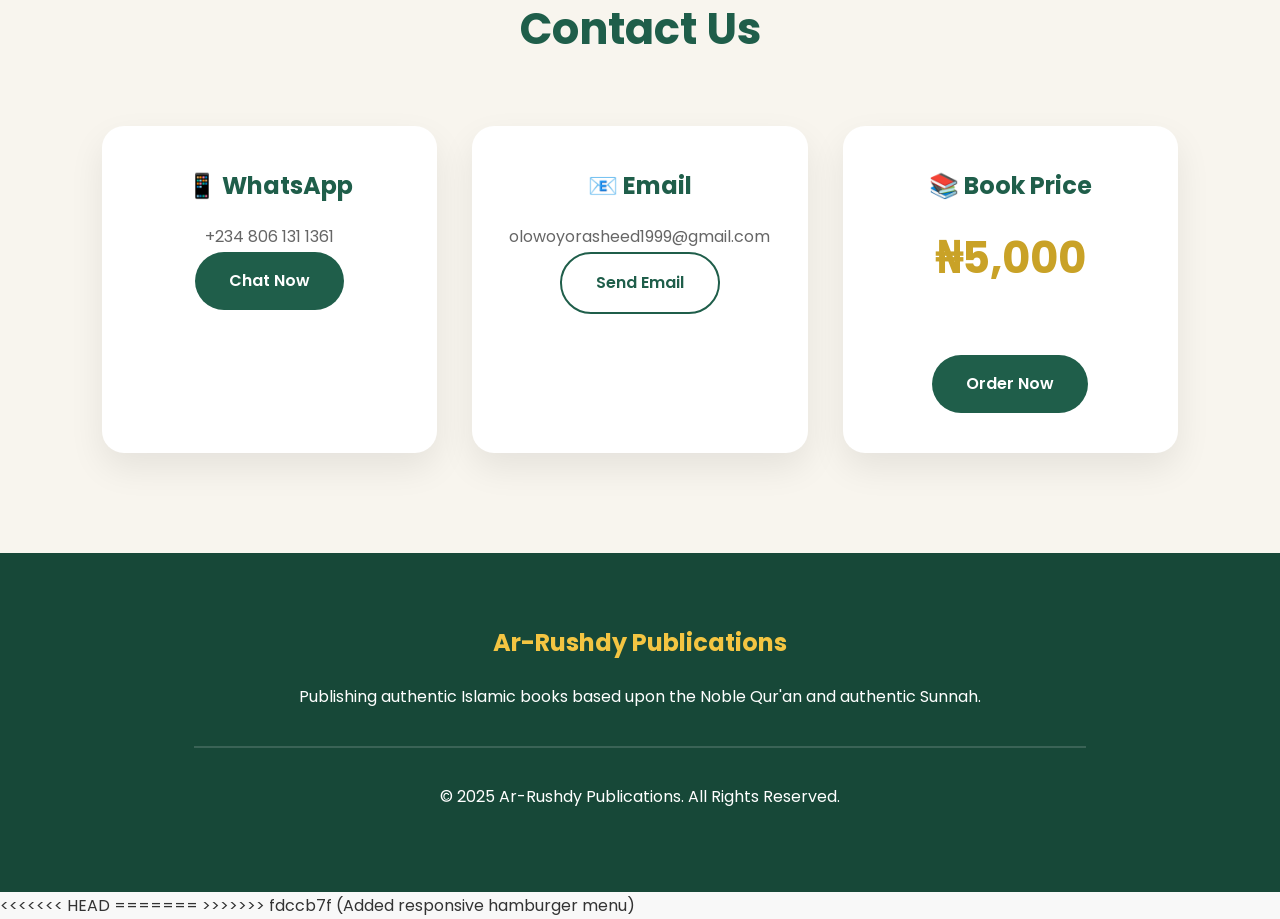
==== commit 4f1a8973: "Added responsive hamburger menu" ====
--- a/index.html
+++ b/index.html
@@ -546,4 +546,8 @@
 <script src="script.js"></script>
 
 </body>
+<<<<<<< HEAD
 </html>
+=======
+</html>
+>>>>>>> fdccb7f (Added responsive hamburger menu)
--- a/style.css
+++ b/style.css
@@ -751,4 +751,8 @@
 
 body.menu-open{
     overflow:hidden;
-}
+<<<<<<< HEAD
+}
+=======
+}
+>>>>>>> fdccb7f (Added responsive hamburger menu)
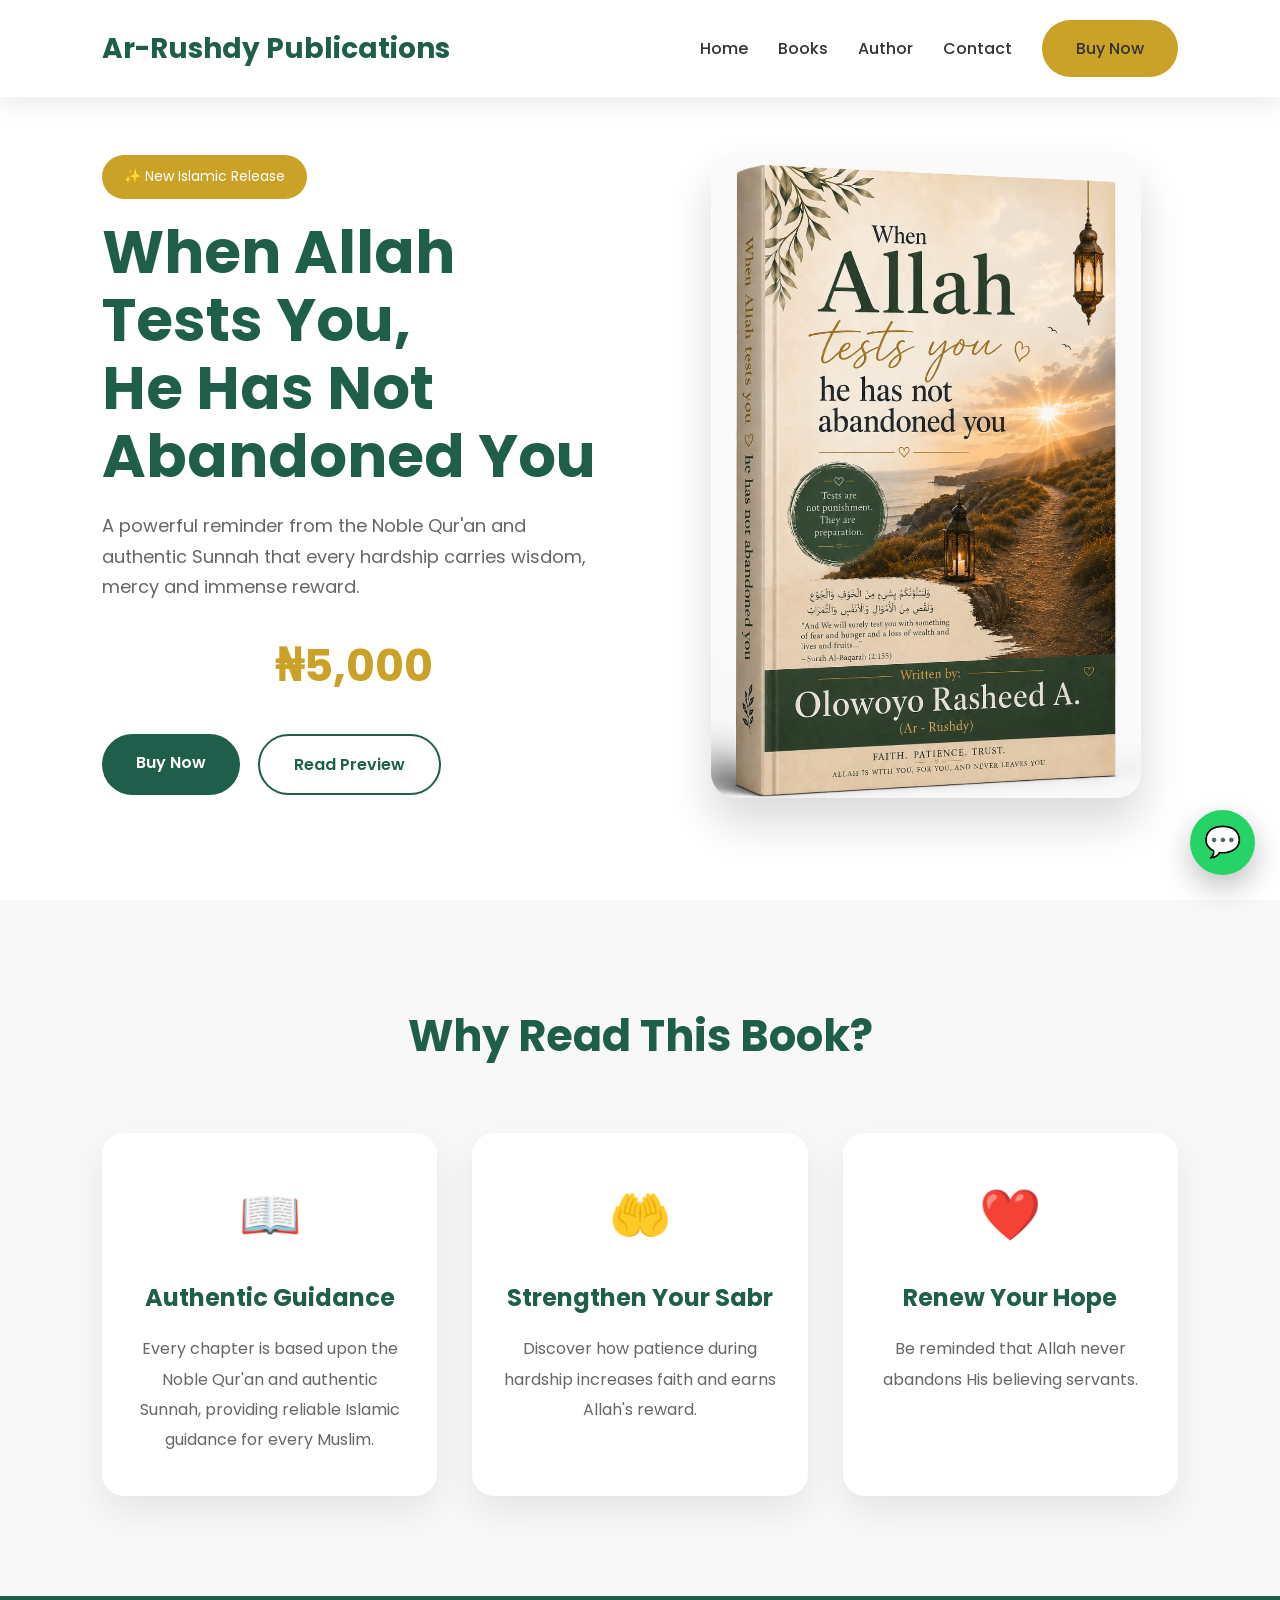
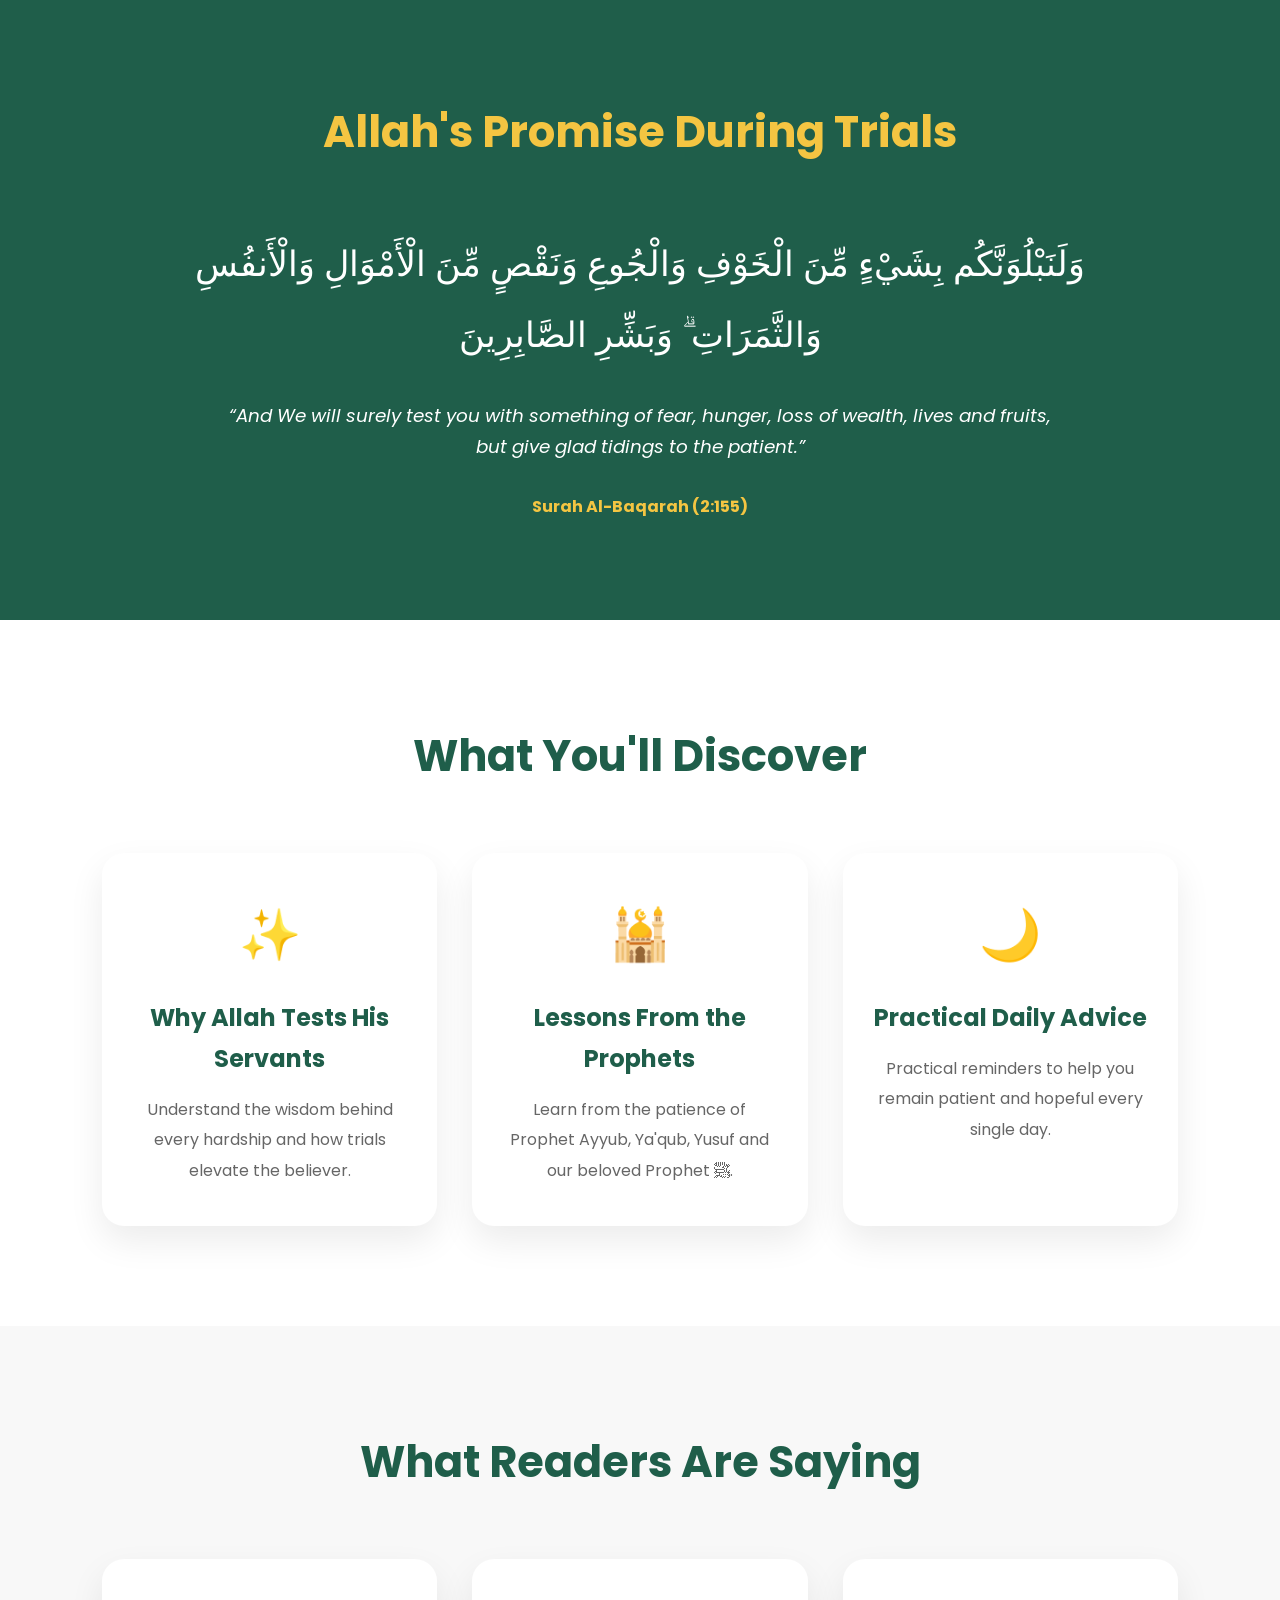
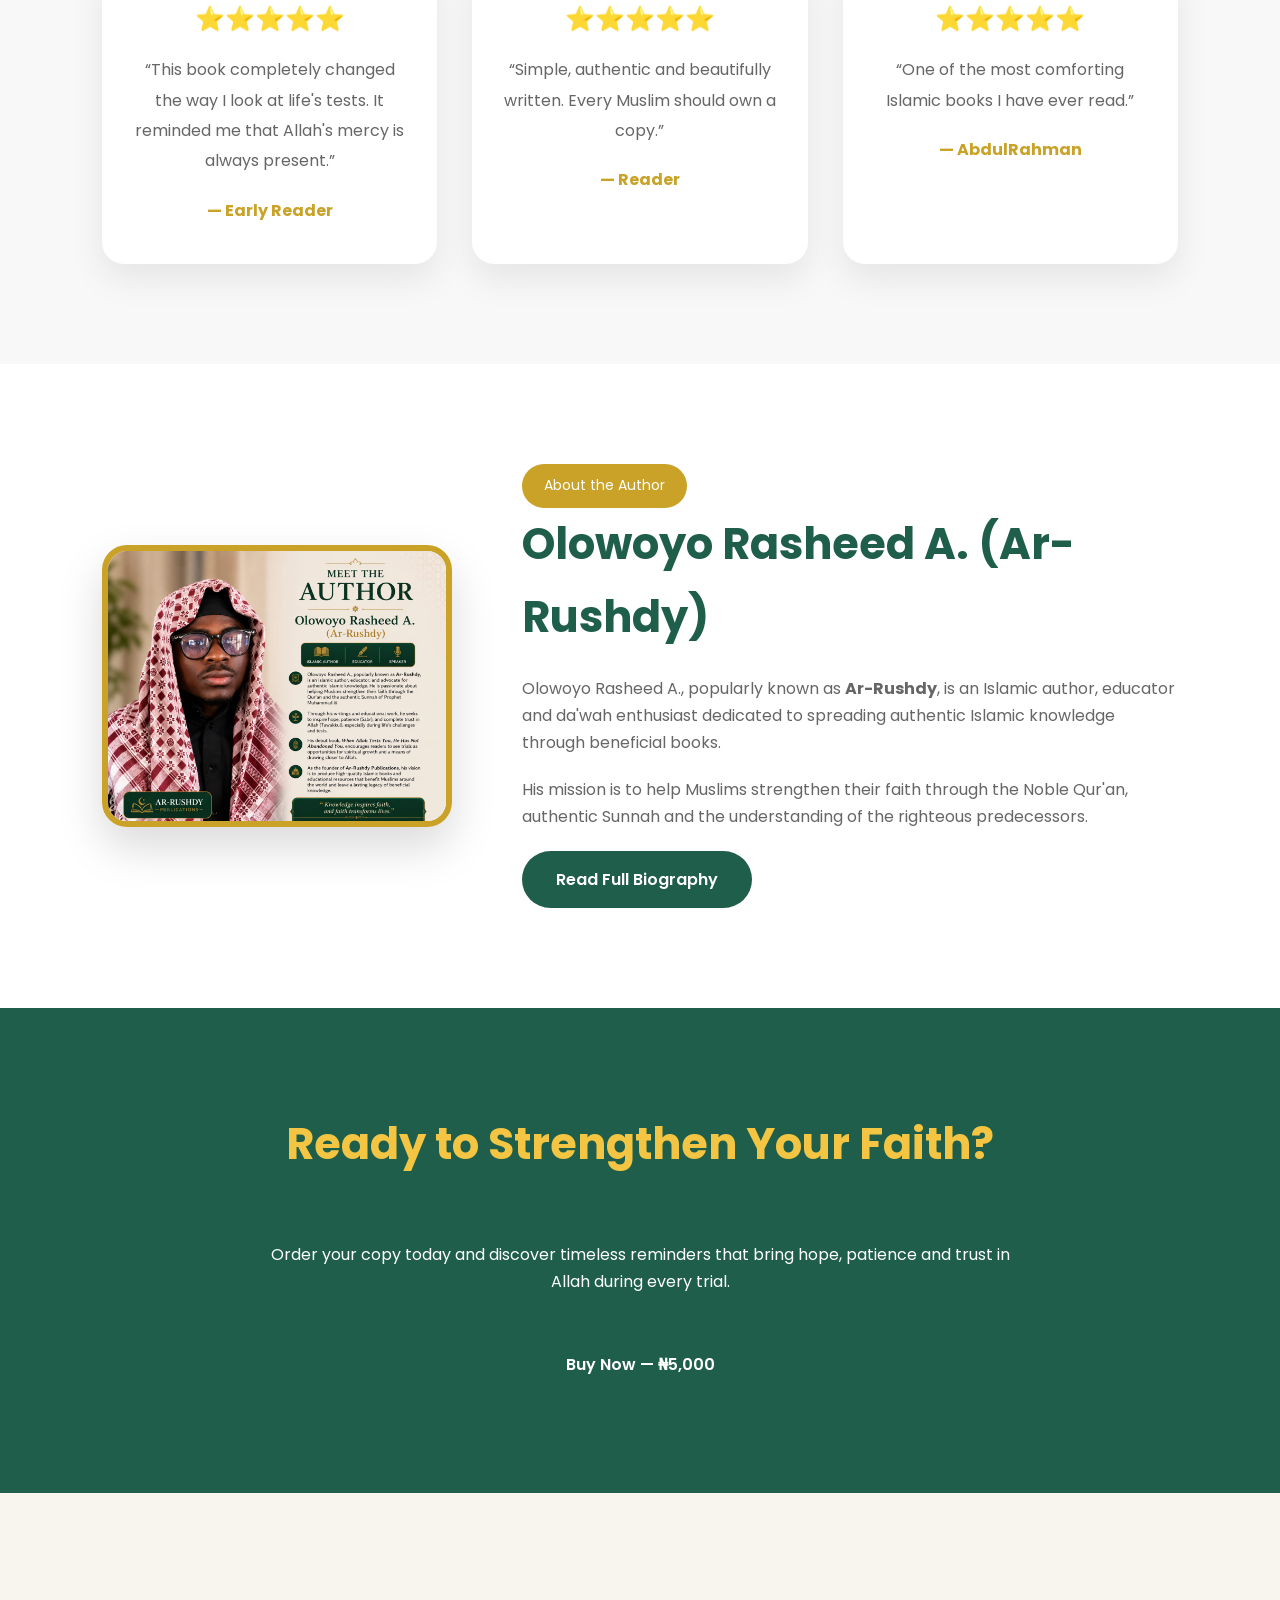
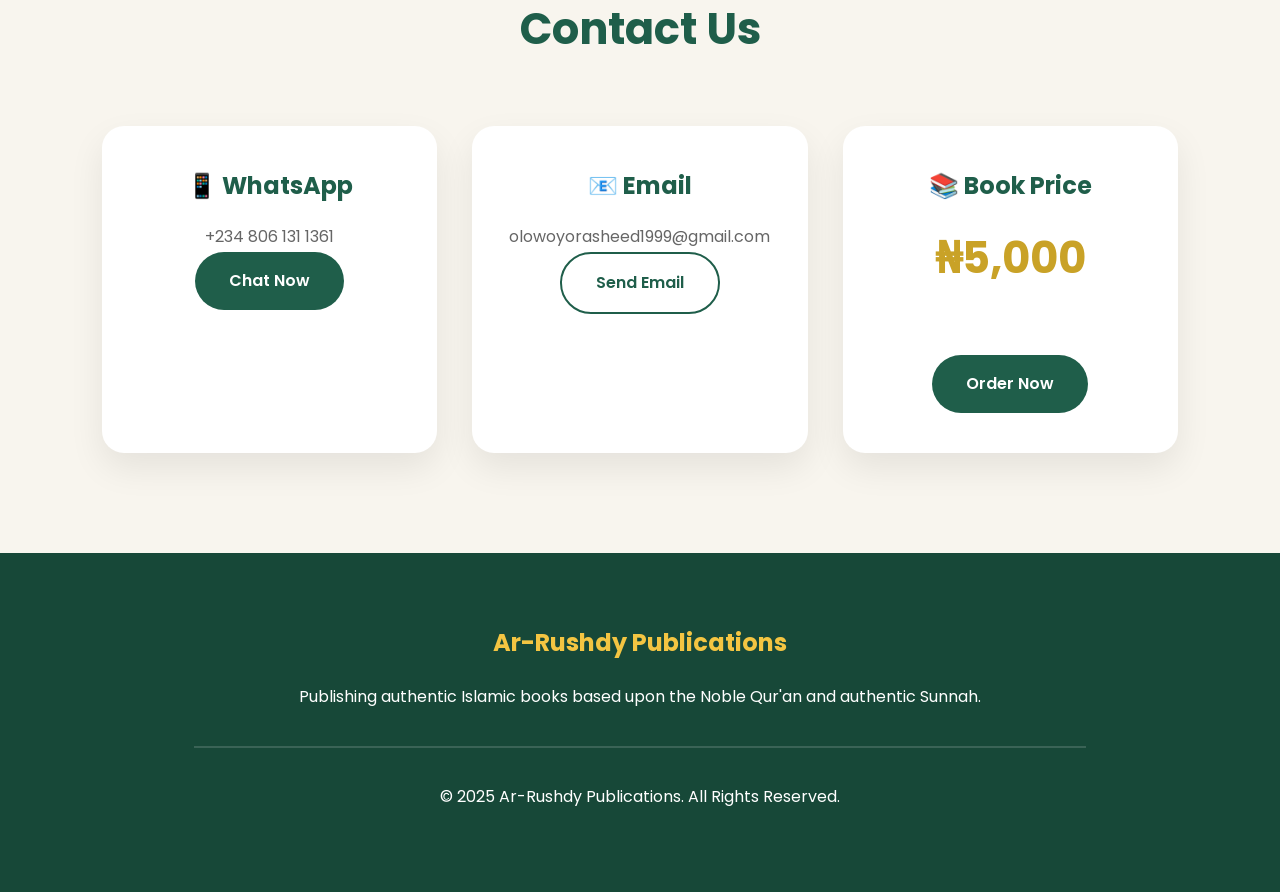
==== commit 0646eb88: "Remove merge markers from index.html" ====
--- a/index.html
+++ b/index.html
@@ -546,8 +546,4 @@
 <script src="script.js"></script>
 
 </body>
-<<<<<<< HEAD
-</html>
-=======
-</html>
->>>>>>> fdccb7f (Added responsive hamburger menu)
+
--- a/style.css
+++ b/style.css
@@ -750,9 +750,5 @@
 }
 
 body.menu-open{
-    overflow:hidden;
-<<<<<<< HEAD
-}
-=======
-}
->>>>>>> fdccb7f (Added responsive hamburger menu)
+    overflow: hidden;
+}
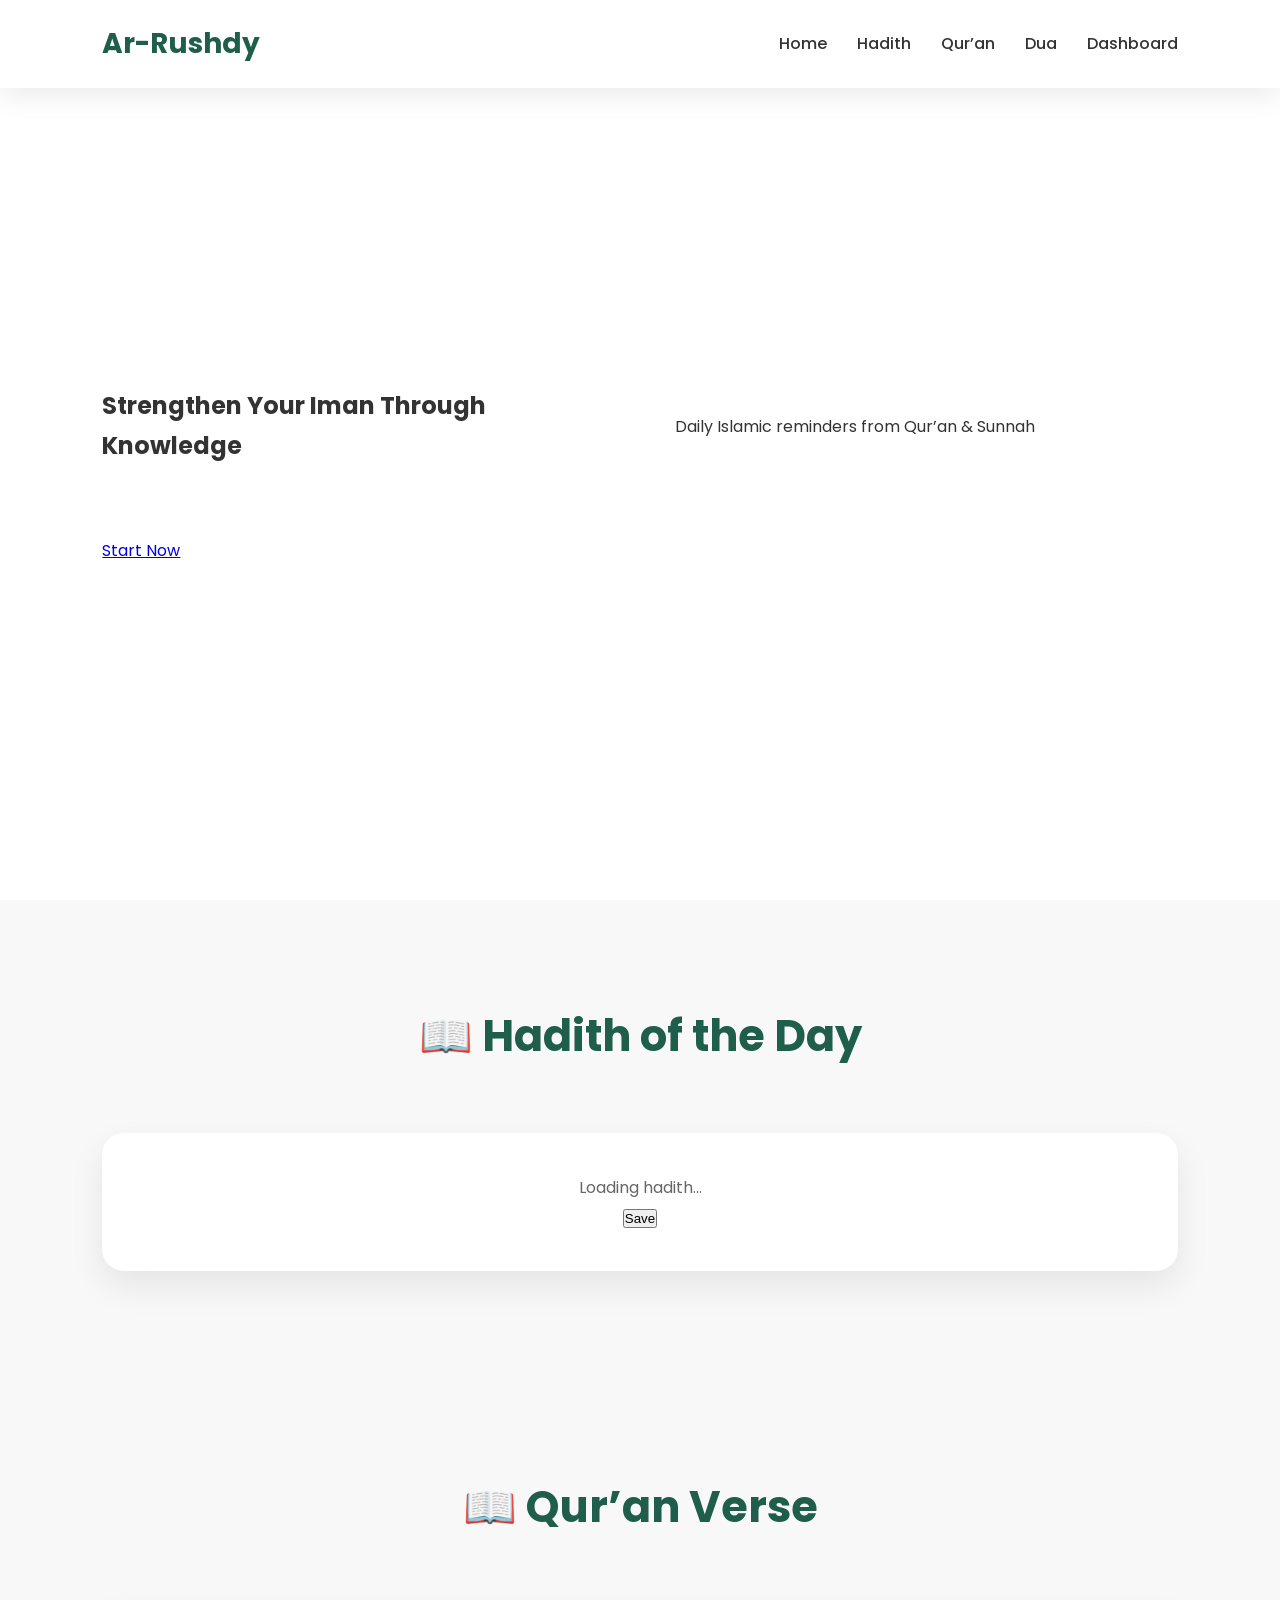
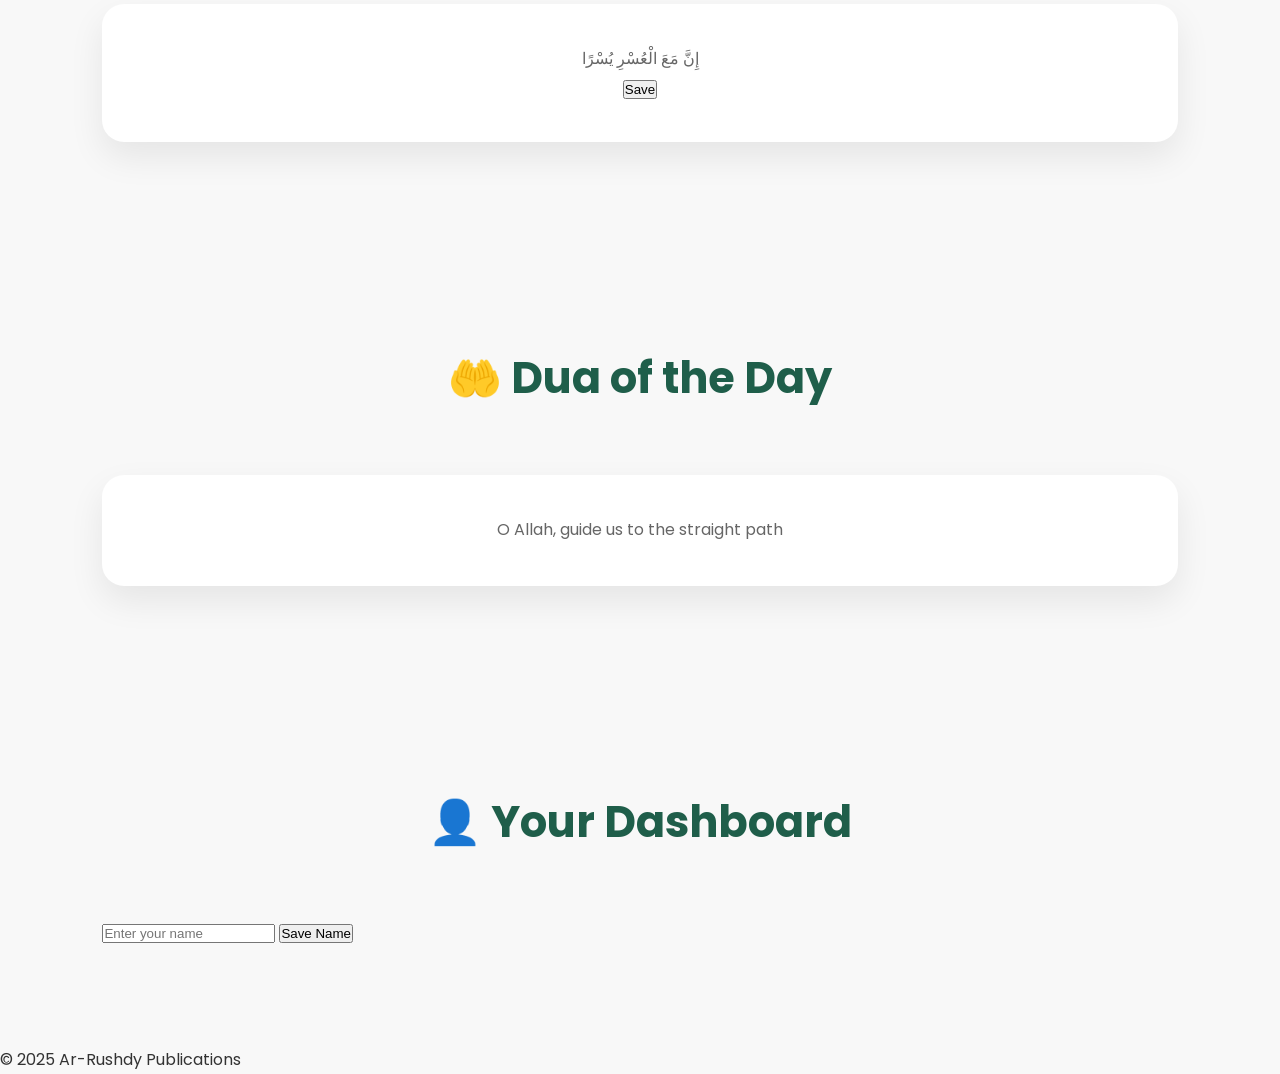
==== commit 8f3f8192: "Update index.html" ====
--- a/index.html
+++ b/index.html
@@ -21,529 +21,94 @@
 </head>
 
 <body>
+<!DOCTYPE html>
+<html lang="en">
 
-<!-- Overlay -->
+<head>
+<meta charset="UTF-8">
+<meta name="viewport" content="width=device-width, initial-scale=1.0">
 
-<div class="overlay" id="overlay"></div>
+<title>Ar-Rushdy Publications</title>
 
-<!-- ===========================
-NAVBAR
-=========================== -->
+<link href="https://fonts.googleapis.com/css2?family=Poppins:wght@300;400;600;700&display=swap" rel="stylesheet">
 
+<link rel="stylesheet" href="style.css">
+</head>
+
+<body>
+
+<!-- NAVBAR -->
 <header class="navbar">
 
-    <div class="logo">
-        Ar-Rushdy Publications
-    </div>
+    <div class="logo">Ar-Rushdy</div>
 
     <div class="hamburger" id="hamburger">
-
-        <span></span>
-        <span></span>
-        <span></span>
-
+        <span></span><span></span><span></span>
     </div>
 
     <nav id="navMenu">
-
-        <a href="index.html">Home</a>
-
-        <a href="books.html">Books</a>
-
-        <a href="about.html">Author</a>
-
-        <a href="#contact">Contact</a>
-
-        <a href="checkout.html" class="buy-btn">
-
-            Buy Now
-
-        </a>
-
+        <a href="#home">Home</a>
+        <a href="#hadith">Hadith</a>
+        <a href="#quran">Qur’an</a>
+        <a href="#dua">Dua</a>
+        <a href="#dashboard">Dashboard</a>
     </nav>
 
 </header>
 
-<!-- ===========================
-HERO
-=========================== -->
+<!-- HERO -->
+<section class="hero" id="home">
+    <div class="hero-content">
+        <h1>Strengthen Your Iman Through Knowledge</h1>
+        <p>Daily Islamic reminders from Qur’an & Sunnah</p>
+        <a href="#hadith" class="btn">Start Now</a>
+    </div>
+</section>
 
-<section class="hero">
+<!-- HADITH -->
+<section class="card-section" id="hadith">
+    <h2>📖 Hadith of the Day</h2>
+    <div class="card">
+        <p id="hadithText">Loading hadith...</p>
+        <button onclick="saveHadith()">Save</button>
+    </div>
+</section>
 
-    <div class="hero-content">
+<!-- QURAN -->
+<section class="card-section" id="quran">
+    <h2>📖 Qur’an Verse</h2>
+    <div class="card">
+        <p id="quranText">إِنَّ مَعَ الْعُسْرِ يُسْرًا</p>
+        <button onclick="saveVerse()">Save</button>
+    </div>
+</section>
 
-        <div class="hero-text">
+<!-- DUA -->
+<section class="card-section" id="dua">
+    <h2>🤲 Dua of the Day</h2>
+    <div class="card">
+        <p id="duaText">O Allah, guide us to the straight path</p>
+    </div>
+</section>
 
-            <span class="badge">
+<!-- DASHBOARD -->
+<section class="dashboard" id="dashboard">
 
-                ✨ New Islamic Release
+    <h2>👤 Your Dashboard</h2>
 
-            </span>
+    <input id="username" placeholder="Enter your name">
+    <button onclick="saveUser()">Save Name</button>
 
-            <h1>
-
-                When Allah Tests You,<br>
-
-                He Has Not Abandoned You
-
-            </h1>
-
-            <p>
-
-                A powerful reminder from the Noble Qur'an and
-                authentic Sunnah that every hardship carries
-                wisdom, mercy and immense reward.
-
-            </p>
-
-            <h2>
-
-                ₦5,000
-
-            </h2>
-
-            <div class="hero-buttons">
-
-                <a href="checkout.html" class="primary-btn">
-
-                    Buy Now
-
-                </a>
-
-                <a href="#features" class="secondary-btn">
-
-                    Read Preview
-
-                </a>
-
-            </div>
-
-        </div>
-
-        <div class="hero-image">
-
-            <img src="Images/book.jpeg"
-                 alt="When Allah Tests You">
-
-        </div>
-
-    </div>
-
-</section>
-<!-- ===========================
-WHY READ THIS BOOK
-=========================== -->
-
-<section class="features" id="features">
-
-    <h2>Why Read This Book?</h2>
-
-    <div class="cards">
-
-        <div class="card hidden">
-
-            <div class="icon">📖</div>
-
-            <h3>Authentic Guidance</h3>
-
-            <p>
-                Every chapter is based upon the Noble Qur'an
-                and authentic Sunnah, providing reliable
-                Islamic guidance for every Muslim.
-            </p>
-
-        </div>
-
-        <div class="card hidden">
-
-            <div class="icon">🤲</div>
-
-            <h3>Strengthen Your Sabr</h3>
-
-            <p>
-                Discover how patience during hardship
-                increases faith and earns Allah's reward.
-            </p>
-
-        </div>
-
-        <div class="card hidden">
-
-            <div class="icon">❤️</div>
-
-            <h3>Renew Your Hope</h3>
-
-            <p>
-                Be reminded that Allah never abandons
-                His believing servants.
-            </p>
-
-        </div>
-
-    </div>
+    <p id="welcomeText"></p>
 
 </section>
 
-<!-- ===========================
-QUR'AN VERSE
-=========================== -->
-
-<section class="verse">
-
-    <div class="container">
-
-        <h2>Allah's Promise During Trials</h2>
-
-        <p class="arabic">
-
-            وَلَنَبْلُوَنَّكُم بِشَيْءٍ مِّنَ الْخَوْفِ
-            وَالْجُوعِ وَنَقْصٍ مِّنَ الْأَمْوَالِ
-            وَالْأَنفُسِ وَالثَّمَرَاتِ ۗ
-            وَبَشِّرِ الصَّابِرِينَ
-
-        </p>
-
-        <p class="translation">
-
-            “And We will surely test you with something of fear,
-            hunger, loss of wealth, lives and fruits,
-            but give glad tidings to the patient.”
-
-        </p>
-
-        <p class="reference">
-
-            Surah Al-Baqarah (2:155)
-
-        </p>
-
-    </div>
-
-</section>
-
-<!-- ===========================
-WHAT YOU'LL DISCOVER
-=========================== -->
-
-<section class="discover">
-
-    <h2>What You'll Discover</h2>
-
-    <div class="cards">
-
-        <div class="card hidden">
-
-            <div class="icon">✨</div>
-
-            <h3>Why Allah Tests His Servants</h3>
-
-            <p>
-
-                Understand the wisdom behind every hardship
-                and how trials elevate the believer.
-
-            </p>
-
-        </div>
-
-        <div class="card hidden">
-
-            <div class="icon">🕌</div>
-
-            <h3>Lessons From the Prophets</h3>
-
-            <p>
-
-                Learn from the patience of Prophet Ayyub,
-                Ya'qub, Yusuf and our beloved Prophet ﷺ.
-
-            </p>
-
-        </div>
-
-        <div class="card hidden">
-
-            <div class="icon">🌙</div>
-
-            <h3>Practical Daily Advice</h3>
-
-            <p>
-
-                Practical reminders to help you remain
-                patient and hopeful every single day.
-
-            </p>
-
-        </div>
-
-    </div>
-
-</section>
-
-<!-- ===========================
-TESTIMONIALS
-=========================== -->
-
-<section class="testimonials">
-
-    <h2>What Readers Are Saying</h2>
-
-    <div class="cards">
-
-        <div class="card hidden">
-
-            <h3>⭐⭐⭐⭐⭐</h3>
-
-            <p>
-
-                “This book completely changed the way
-                I look at life's tests.
-                It reminded me that Allah's mercy
-                is always present.”
-
-            </p>
-
-            <h4>— Early Reader</h4>
-
-        </div>
-
-        <div class="card hidden">
-
-            <h3>⭐⭐⭐⭐⭐</h3>
-
-            <p>
-
-                “Simple, authentic and beautifully written.
-                Every Muslim should own a copy.”
-
-            </p>
-
-            <h4>— Reader</h4>
-
-        </div>
-
-        <div class="card hidden">
-
-            <h3>⭐⭐⭐⭐⭐</h3>
-
-            <p>
-
-                “One of the most comforting Islamic books
-                I have ever read.”
-
-            </p>
-
-            <h4>— AbdulRahman</h4>
-
-        </div>
-
-    </div>
-
-</section>
-<!-- ===========================
-AUTHOR
-=========================== -->
-
-<section class="author" id="author">
-
-    <div class="author-content">
-
-        <div class="author-image hidden">
-
-            <img src="Images/Author.jpg"
-                 alt="Olowoyo Rasheed A. (Ar-Rushdy)">
-
-        </div>
-
-        <div class="author-text hidden">
-
-            <span class="badge">
-                About the Author
-            </span>
-
-            <h2>Olowoyo Rasheed A. (Ar-Rushdy)</h2>
-
-            <p>
-
-                Olowoyo Rasheed A., popularly known as
-                <strong>Ar-Rushdy</strong>, is an Islamic author,
-                educator and da'wah enthusiast dedicated to
-                spreading authentic Islamic knowledge through
-                beneficial books.
-
-            </p>
-
-            <p>
-
-                His mission is to help Muslims strengthen
-                their faith through the Noble Qur'an,
-                authentic Sunnah and the understanding
-                of the righteous predecessors.
-
-            </p>
-
-            <a href="about.html"
-               class="primary-btn">
-
-                Read Full Biography
-
-            </a>
-
-        </div>
-
-    </div>
-
-</section>
-
-<!-- ===========================
-CALL TO ACTION
-=========================== -->
-
-<section class="cta">
-
-    <div class="container">
-
-        <h2>Ready to Strengthen Your Faith?</h2>
-
-        <p>
-
-            Order your copy today and discover timeless
-            reminders that bring hope, patience and trust
-            in Allah during every trial.
-
-        </p>
-
-        <a href="checkout.html"
-           class="primary-btn">
-
-            Buy Now — ₦5,000
-
-        </a>
-
-    </div>
-
-</section>
-
-<!-- ===========================
-CONTACT
-=========================== -->
-
-<section class="contact" id="contact">
-
-    <h2>Contact Us</h2>
-
-    <div class="cards">
-
-        <div class="card hidden">
-
-            <h3>📱 WhatsApp</h3>
-
-            <p>
-
-                +234 806 131 1361
-
-            </p>
-
-            <a href="https://wa.me/2348061311361"
-               target="_blank"
-               class="primary-btn">
-
-                Chat Now
-
-            </a>
-
-        </div>
-
-        <div class="card hidden">
-
-            <h3>📧 Email</h3>
-
-            <p>
-
-                olowoyorasheed1999@gmail.com
-
-            </p>
-
-            <a href="mailto:olowoyorasheed1999@gmail.com"
-               class="secondary-btn">
-
-                Send Email
-
-            </a>
-
-        </div>
-
-        <div class="card hidden">
-
-            <h3>📚 Book Price</h3>
-
-            <h2 style="color:#C9A227;">
-                ₦5,000
-            </h2>
-
-            <a href="checkout.html"
-               class="primary-btn">
-
-                Order Now
-
-            </a>
-
-        </div>
-
-    </div>
-
-</section>
-
-<!-- ===========================
-FOOTER
-=========================== -->
-
-<footer class="footer">
-
-    <div class="container">
-
-        <h2>Ar-Rushdy Publications</h2>
-
-        <p>
-
-            Publishing authentic Islamic books based upon
-            the Noble Qur'an and authentic Sunnah.
-
-        </p>
-
-        <hr>
-
-        <p>
-
-            © 2025 Ar-Rushdy Publications.
-            All Rights Reserved.
-
-        </p>
-
-    </div>
-
+<footer>
+    <p>© 2025 Ar-Rushdy Publications</p>
 </footer>
 
-<!-- ===========================
-FLOATING WHATSAPP
-=========================== -->
-
-<a href="https://wa.me/2348061311361"
-   class="whatsapp"
-   target="_blank"
-   aria-label="Chat on WhatsApp">
-
-    💬
-
-</a>
-
-<!-- ===========================
-JAVASCRIPT
-=========================== -->
-
-<script src="https://js.paystack.co/v1/inline.js"></script>
-
+</body>
+</html>
 <script src="script.js"></script>
-
 </body>
 
--- a/style.css
+++ b/style.css
@@ -57,7 +57,7 @@
 
     box-shadow:0 8px 25px rgba(0,0,0,.08);
 
-    z-index:1000;
+    z-index:2000;
 
 }
 
@@ -103,7 +103,7 @@
     width:35px;
     cursor:pointer;
 
-    z-index:2001;
+    z-index:2000;
 
 }
 
@@ -123,32 +123,21 @@
 
 }
 
-.overlay{
-
-    position:fixed;
-
-    inset:0;
-
-    background:rgba(0,0,0,.45);
-
-    opacity:0;
-
-    visibility:hidden;
-
-    transition:.35s;
-
-    z-index:1500;
-
-}
-
-.overlay.active{
-
-    opacity:1;
-
-    visibility:visible;
-
-}
-
+.overlay {
+    position: fixed;
+    inset: 0;
+    background: rgba(0,0,0,.45);
+    opacity: 0;
+    visibility: hidden;
+    pointer-events: none;
+    z-index: 1999; /* 🔥 ADD THIS */
+}
+
+.overlay.active {
+    opacity: 1;
+    visibility: visible;
+    pointer-events: all;
+}
 /* ==========================================
    BUTTONS
 ========================================== */
@@ -751,4 +740,4 @@
 
 body.menu-open{
     overflow: hidden;
-}+}
--- a/style.css
+++ b/style.css
@@ -57,7 +57,7 @@
 
     box-shadow:0 8px 25px rgba(0,0,0,.08);
 
-    z-index:1000;
+    z-index:2000;
 
 }
 
@@ -103,7 +103,7 @@
     width:35px;
     cursor:pointer;
 
-    z-index:2001;
+    z-index:2000;
 
 }
 
@@ -123,32 +123,21 @@
 
 }
 
-.overlay{
-
-    position:fixed;
-
-    inset:0;
-
-    background:rgba(0,0,0,.45);
-
-    opacity:0;
-
-    visibility:hidden;
-
-    transition:.35s;
-
-    z-index:1500;
-
-}
-
-.overlay.active{
-
-    opacity:1;
-
-    visibility:visible;
-
-}
-
+.overlay {
+    position: fixed;
+    inset: 0;
+    background: rgba(0,0,0,.45);
+    opacity: 0;
+    visibility: hidden;
+    pointer-events: none;
+    z-index: 1999; /* 🔥 ADD THIS */
+}
+
+.overlay.active {
+    opacity: 1;
+    visibility: visible;
+    pointer-events: all;
+}
 /* ==========================================
    BUTTONS
 ========================================== */
@@ -751,4 +740,4 @@
 
 body.menu-open{
     overflow: hidden;
-}+}
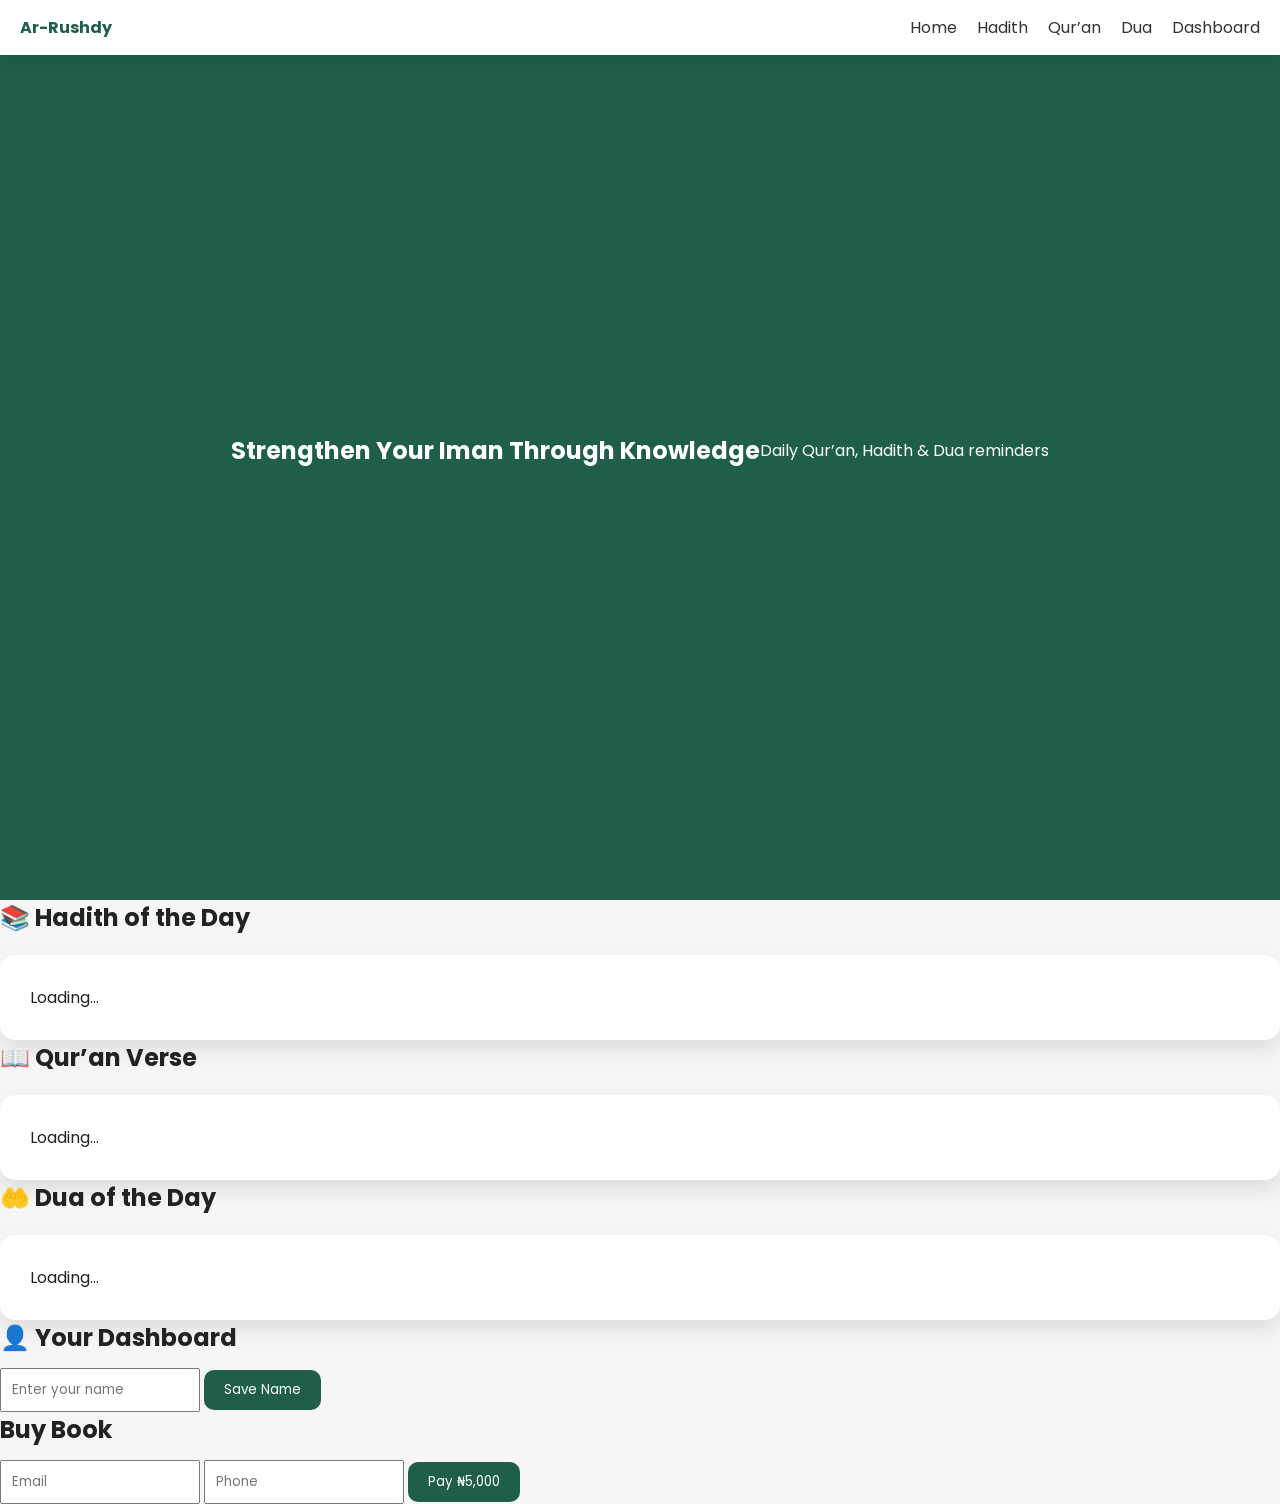
==== commit 0775ec6d: "Update index.html" ====
--- a/index.html
+++ b/index.html
@@ -1,45 +1,24 @@
 <!DOCTYPE html>
 <html lang="en">
-
-<head>
-
-<meta charset="UTF-8">
-<meta name="viewport" content="width=device-width, initial-scale=1.0">
-
-<title>Ar-Rushdy Publications | Authentic Islamic Books</title>
-
-<meta name="description"
-content="Authentic Islamic books based on the Qur'an and Sunnah.">
-
-<link rel="preconnect" href="https://fonts.googleapis.com">
-<link rel="preconnect" href="https://fonts.gstatic.com" crossorigin>
-
-<link href="https://fonts.googleapis.com/css2?family=Poppins:wght@300;400;500;600;700;800&display=swap" rel="stylesheet">
-
-<link rel="stylesheet" href="style.css">
-
-</head>
-
-<body>
-<!DOCTYPE html>
-<html lang="en">
-
 <head>
 <meta charset="UTF-8">
 <meta name="viewport" content="width=device-width, initial-scale=1.0">
 
-<title>Ar-Rushdy Publications</title>
-
-<link href="https://fonts.googleapis.com/css2?family=Poppins:wght@300;400;600;700&display=swap" rel="stylesheet">
+<title>Ibadur Rahman Muslim Nexus | Islamic Knowledge Platform</title>
 
 <link rel="stylesheet" href="style.css">
+<link href="https://fonts.googleapis.com/css2?family=Poppins:wght@300;400;500;600;700&display=swap" rel="stylesheet">
+
+<script src="https://js.paystack.co/v1/inline.js"></script>
 </head>
 
 <body>
 
+<!-- OVERLAY -->
+<div class="overlay" id="overlay"></div>
+
 <!-- NAVBAR -->
 <header class="navbar">
-
     <div class="logo">Ar-Rushdy</div>
 
     <div class="hamburger" id="hamburger">
@@ -53,62 +32,52 @@
         <a href="#dua">Dua</a>
         <a href="#dashboard">Dashboard</a>
     </nav>
-
 </header>
 
 <!-- HERO -->
 <section class="hero" id="home">
-    <div class="hero-content">
-        <h1>Strengthen Your Iman Through Knowledge</h1>
-        <p>Daily Islamic reminders from Qur’an & Sunnah</p>
-        <a href="#hadith" class="btn">Start Now</a>
-    </div>
+    <h1>Strengthen Your Iman Through Knowledge</h1>
+    <p>Daily Qur’an, Hadith & Dua reminders</p>
 </section>
 
 <!-- HADITH -->
-<section class="card-section" id="hadith">
-    <h2>📖 Hadith of the Day</h2>
-    <div class="card">
-        <p id="hadithText">Loading hadith...</p>
-        <button onclick="saveHadith()">Save</button>
-    </div>
+<section class="section" id="hadith">
+    <h2>📚 Hadith of the Day</h2>
+    <div class="card" id="hadithBox">Loading...</div>
 </section>
 
 <!-- QURAN -->
-<section class="card-section" id="quran">
+<section class="section" id="quran">
     <h2>📖 Qur’an Verse</h2>
-    <div class="card">
-        <p id="quranText">إِنَّ مَعَ الْعُسْرِ يُسْرًا</p>
-        <button onclick="saveVerse()">Save</button>
-    </div>
+    <div class="card" id="quranBox">Loading...</div>
 </section>
 
 <!-- DUA -->
-<section class="card-section" id="dua">
+<section class="section" id="dua">
     <h2>🤲 Dua of the Day</h2>
-    <div class="card">
-        <p id="duaText">O Allah, guide us to the straight path</p>
-    </div>
+    <div class="card" id="duaBox">Loading...</div>
 </section>
 
 <!-- DASHBOARD -->
-<section class="dashboard" id="dashboard">
-
+<section class="section" id="dashboard">
     <h2>👤 Your Dashboard</h2>
 
-    <input id="username" placeholder="Enter your name">
-    <button onclick="saveUser()">Save Name</button>
+    <input type="text" id="name" placeholder="Enter your name">
+    <button onclick="saveName()">Save Name</button>
 
-    <p id="welcomeText"></p>
-
+    <p id="welcome"></p>
 </section>
 
-<footer>
-    <p>© 2025 Ar-Rushdy Publications</p>
-</footer>
+<!-- PAYSTACK -->
+<section class="section">
+    <h2>Buy Book</h2>
 
+    <input id="email" placeholder="Email">
+    <input id="phone" placeholder="Phone">
+
+    <button onclick="payWithPaystack()">Pay ₦5,000</button>
+</section>
+
+<script src="script.js"></script>
 </body>
 </html>
-<script src="script.js"></script>
-</body>
-
--- a/style.css
+++ b/style.css
@@ -1,743 +1,144 @@
-/* ==========================================
-   AR-RUSHDY PUBLICATIONS
-   VERSION 2.0
-========================================== */
-
 *{
     margin:0;
     padding:0;
     box-sizing:border-box;
-}
-
-html{
-    scroll-behavior:smooth;
+    font-family:Poppins;
 }
 
 body{
-    font-family:'Poppins',sans-serif;
-    background:#F8F8F8;
-    color:#333;
-    line-height:1.7;
-    overflow-x:hidden;
+    background:#f6f6f6;
+    color:#222;
 }
 
-img{
-    max-width:100%;
-    display:block;
-}
-
-.container{
-    width:90%;
-    max-width:1200px;
-    margin:auto;
-}
-
-/* ==========================================
-   NAVBAR
-========================================== */
-
+/* NAVBAR */
 .navbar{
-
     position:fixed;
-
+    width:100%;
     top:0;
     left:0;
-
-    width:100%;
-
-    padding:20px 8%;
-
+    background:white;
     display:flex;
     justify-content:space-between;
-    align-items:center;
-
-    background:rgba(255,255,255,.92);
-
-    backdrop-filter:blur(12px);
-
-    box-shadow:0 8px 25px rgba(0,0,0,.08);
-
-    z-index:2000;
-
+    padding:15px 20px;
+    box-shadow:0 5px 20px rgba(0,0,0,.1);
+    z-index:1000;
 }
 
 .logo{
-
-    font-size:28px;
     font-weight:700;
     color:#1F5E4A;
-
 }
 
-.navbar nav{
-
+nav{
     display:flex;
-    align-items:center;
-    gap:30px;
-
+    gap:20px;
 }
 
-.navbar nav a{
-
+nav a{
     text-decoration:none;
     color:#333;
-    font-weight:500;
-    transition:.3s;
-
 }
 
-.navbar nav a:hover{
-
-    color:#1F5E4A;
-
-}
-
-/* ==========================================
-   HAMBURGER
-========================================== */
-
+/* HAMBURGER */
 .hamburger{
-
     display:none;
-
-    width:35px;
+    flex-direction:column;
     cursor:pointer;
-
-    z-index:2000;
-
 }
 
 .hamburger span{
-
-    display:block;
-
     height:3px;
-
-    margin:7px 0;
-
+    width:25px;
     background:#1F5E4A;
-
-    border-radius:50px;
-
-    transition:.35s;
-
+    margin:4px;
 }
 
-.overlay {
-    position: fixed;
-    inset: 0;
-    background: rgba(0,0,0,.45);
-    opacity: 0;
-    visibility: hidden;
-    pointer-events: none;
-    z-index: 1999; /* 🔥 ADD THIS */
+/* HERO */
+.hero{
+    height:100vh;
+    display:flex;
+    justify-content:center;
+    align-items:center;
+    text-align:center;
+    background:#1F5E4A;
+    color:white;
+    padding:20px;
 }
 
-.overlay.active {
-    opacity: 1;
-    visibility: visible;
-    pointer-events: all;
-}
-/* ==========================================
-   BUTTONS
-========================================== */
-
-.primary-btn,
-.secondary-btn,
-.buy-btn{
-
-    display:inline-block;
-
-    padding:15px 34px;
-
-    border-radius:50px;
-
+.btn{
+    margin-top:20px;
+    padding:10px 20px;
+    background:#C9A227;
+    color:white;
     text-decoration:none;
-
-    font-weight:600;
-
-    transition:.35s;
-
+    border-radius:30px;
 }
 
-.primary-btn{
-
-    background:#1F5E4A;
-    color:#fff;
-
-}
-
-.primary-btn:hover{
-
-    transform:translateY(-4px);
-
-    background:#184838;
-
-}
-
-.secondary-btn{
-
-    border:2px solid #1F5E4A;
-
-    color:#1F5E4A;
-
-}
-
-.secondary-btn:hover{
-
-    background:#1F5E4A;
-
-    color:#fff;
-
-}
-
-.buy-btn{
-
-    background:#C9A227;
-
-    color:#fff;
-
-}
-
-.buy-btn:hover{
-
-    background:#b89018;
-
-}
-
-/* ==========================================
-   HERO
-========================================== */
-
-.hero{
-
-    min-height:100vh;
-
-    display:flex;
-
-    align-items:center;
-
-    padding:150px 8% 100px;
-
-    background:#fff;
-
-}
-
-.hero-content{
-
-    display:grid;
-
-    grid-template-columns:1fr 1fr;
-
-    align-items:center;
-
-    gap:70px;
-
-}
-
-.hero-image img{
-
-    width:430px;
-
-    margin:auto;
-
-    border-radius:25px;
-
-    box-shadow:0 25px 45px rgba(0,0,0,.15);
-
-}
-
-.hero-text h1{
-
-    font-size:3.7rem;
-
-    color:#1F5E4A;
-
-    line-height:1.15;
-
-    margin:20px 0;
-
-}
-
-.hero-text p{
-
-    font-size:18px;
-
-    color:#666;
-
-    margin-bottom:25px;
-
-}
-
-.hero-text h2{
-
-    color:#C9A227;
-
-    font-size:2.8rem;
-
-    margin-bottom:30px;
-
-}
-
-.hero-buttons{
-
-    display:flex;
-
-    gap:18px;
-
-    flex-wrap:wrap;
-
-}
-
-.badge{
-
-    display:inline-block;
-
-    background:#C9A227;
-
-    color:#fff;
-
-    padding:10px 22px;
-
-    border-radius:30px;
-
-    font-size:14px;
-
-}
-
-/* ==========================================
-   SECTIONS
-========================================== */
-
-section{
-    padding:100px 8%;
-}
-
-section h2{
+/* SECTIONS */
+.card-section{
+    padding:80px 20px;
     text-align:center;
-    color:#1F5E4A;
-    font-size:2.7rem;
-    margin-bottom:60px;
-}
-
-/* ==========================================
-   CARDS
-========================================== */
-
-.cards{
-
-    display:grid;
-
-    grid-template-columns:repeat(auto-fit,minmax(300px,1fr));
-
-    gap:35px;
-
 }
 
 .card{
-
-    background:#fff;
-
-    border-radius:22px;
-
-    padding:40px 30px;
-
-    text-align:center;
-
-    box-shadow:0 15px 35px rgba(0,0,0,.08);
-
-    transition:.35s;
-
+    background:white;
+    padding:30px;
+    margin-top:20px;
+    border-radius:15px;
+    box-shadow:0 10px 20px rgba(0,0,0,.1);
 }
 
-.card:hover{
-
-    transform:translateY(-12px);
-
-    box-shadow:0 25px 45px rgba(0,0,0,.15);
-
+button{
+    margin-top:15px;
+    padding:10px 20px;
+    border:none;
+    background:#1F5E4A;
+    color:white;
+    border-radius:10px;
+    cursor:pointer;
 }
 
-.icon{
-
-    font-size:50px;
-
-    margin-bottom:20px;
-
-}
-
-.card h3{
-
-    color:#1F5E4A;
-
-    margin-bottom:15px;
-
-    font-size:24px;
-
-}
-
-.card p{
-
-    color:#666;
-
-    line-height:1.9;
-
-}
-
-/* ==========================================
-   FEATURES
-========================================== */
-
-.features{
-
-    background:#F8F8F8;
-
-}
-
-/* ==========================================
-   DISCOVER
-========================================== */
-
-.discover{
-
-    background:#ffffff;
-
-}
-
-/* ==========================================
-   QUR'AN VERSE
-========================================== */
-
-.verse{
-
-    background:#1F5E4A;
-
-    color:#fff;
-
-    text-align:center;
-
-}
-
-.verse h2{
-
-    color:#F4C542;
-
-}
-
-.arabic{
-
-    font-size:2.2rem;
-
-    line-height:2;
-
-    max-width:900px;
-
-    margin:30px auto;
-
-}
-
-.translation{
-
-    max-width:850px;
-
-    margin:auto;
-
-    font-size:1.15rem;
-
-    font-style:italic;
-
-}
-
-.reference{
-
-    margin-top:30px;
-
-    font-weight:700;
-
-    color:#F4C542;
-
-}
-
-/* ==========================================
-   TESTIMONIALS
-========================================== */
-
-.testimonials{
-
-    background:#F8F8F8;
-
-}
-
-.testimonials h4{
-
-    color:#C9A227;
-
-    margin-top:20px;
-
-}
-
-/* ==========================================
-   SCROLL ANIMATION
-========================================== */
-
-.hidden{
-
-    opacity:0;
-
-    transform:translateY(50px);
-
-    transition:all .8s ease;
-
-}
-
-.show{
-
-    opacity:1;
-
-    transform:translateY(0);
-
-}
-/* ==========================================
-   AUTHOR
-========================================== */
-
-.author{
-    background:#fff;
-}
-
-.author-content{
-    display:grid;
-    grid-template-columns:350px 1fr;
-    gap:70px;
-    align-items:center;
-}
-
-.author-image img{
-    width:100%;
-    border-radius:25px;
-    border:6px solid #C9A227;
-    box-shadow:0 20px 45px rgba(0,0,0,.15);
-}
-
-.author-text h2{
-    text-align:left;
-    margin-bottom:20px;
-}
-
-.author-text p{
-    margin-bottom:20px;
-    color:#666;
-}
-
-/* ==========================================
-   CTA
-========================================== */
-
-.cta{
-    background:#1F5E4A;
-    color:#fff;
+/* DASHBOARD */
+.dashboard{
+    padding:80px 20px;
     text-align:center;
 }
 
-.cta h2{
-    color:#F4C542;
+input{
+    padding:10px;
+    width:200px;
+    margin-top:10px;
 }
 
-.cta p{
-    max-width:750px;
-    margin:25px auto 40px;
+/* FOOTER */
+footer{
+    text-align:center;
+    padding:30px;
+    background:#1F5E4A;
+    color:white;
 }
 
-/* ==========================================
-   CONTACT
-========================================== */
+/* MOBILE */
+@media(max-width:768px){
 
-.contact{
-    background:#F8F5EE;
+nav{
+    position:fixed;
+    top:0;
+    right:-100%;
+    flex-direction:column;
+    background:white;
+    height:100vh;
+    width:250px;
+    padding:40px;
+    transition:.3s;
 }
 
-.contact .card{
-    background:#fff;
+nav.active{
+    right:0;
 }
 
-/* ==========================================
-   FOOTER
-========================================== */
-
-.footer{
-    background:#174838;
-    color:#fff;
-    text-align:center;
-    padding:70px 20px;
+.hamburger{
+    display:flex;
 }
 
-.footer h2{
-    color:#F4C542;
-    margin-bottom:20px;
 }
-
-.footer hr{
-    width:80%;
-    margin:35px auto;
-    border:1px solid rgba(255,255,255,.15);
-}
-
-.footer p{
-    margin:12px 0;
-}
-
-/* ==========================================
-   WHATSAPP
-========================================== */
-
-.whatsapp{
-    position:fixed;
-    right:25px;
-    bottom:25px;
-    width:65px;
-    height:65px;
-    background:#25D366;
-    color:#fff;
-    display:flex;
-    justify-content:center;
-    align-items:center;
-    border-radius:50%;
-    font-size:30px;
-    text-decoration:none;
-    box-shadow:0 12px 30px rgba(0,0,0,.25);
-    transition:.3s;
-    z-index:999;
-}
-
-.whatsapp:hover{
-    transform:scale(1.1);
-}
-
-/* ==========================================
-   SCROLLBAR
-========================================== */
-
-::-webkit-scrollbar{
-    width:10px;
-}
-
-::-webkit-scrollbar-thumb{
-    background:#1F5E4A;
-    border-radius:30px;
-}
-
-::-webkit-scrollbar-track{
-    background:#eee;
-}
-
-/* ==========================================
-   RESPONSIVE
-========================================== */
-
-@media(max-width:900px){
-
-    .hero-content{
-        grid-template-columns:1fr;
-        text-align:center;
-    }
-
-    .hero-image{
-        order:-1;
-    }
-
-    .hero-buttons{
-        justify-content:center;
-    }
-
-    .author-content{
-        grid-template-columns:1fr;
-        text-align:center;
-    }
-
-    .author-text h2{
-        text-align:center;
-    }
-
-    .hamburger{
-        display:block;
-    }
-
-    .navbar nav{
-
-        position:fixed;
-        top:0;
-        right:-100%;
-
-        width:280px;
-        height:100vh;
-
-        background:#fff;
-
-        flex-direction:column;
-
-        justify-content:center;
-        align-items:center;
-
-        gap:35px;
-
-        transition:.4s;
-
-        box-shadow:-10px 0 40px rgba(0,0,0,.15);
-
-        z-index:2000;
-
-    }
-
-    .navbar nav.active{
-        right:0;
-    }
-
-}
-
-@media(max-width:600px){
-
-    .hero{
-        padding-top:140px;
-    }
-
-    .hero-text h1{
-        font-size:2.2rem;
-    }
-
-    .hero-text h2{
-        font-size:2rem;
-    }
-
-    section h2{
-        font-size:2rem;
-    }
-
-    .arabic{
-        font-size:1.5rem;
-    }
-
-    .primary-btn,
-    .secondary-btn,
-    .buy-btn{
-        width:100%;
-        text-align:center;
-    }
-
-}
-/* Hamburger Animation */
-
-.hamburger.active span:nth-child(1){
-    transform:translateY(10px) rotate(45deg);
-}
-
-.hamburger.active span:nth-child(2){
-    opacity:0;
-}
-
-.hamburger.active span:nth-child(3){
-    transform:translateY(-10px) rotate(-45deg);
-}
-
-body.menu-open{
-    overflow: hidden;
-}
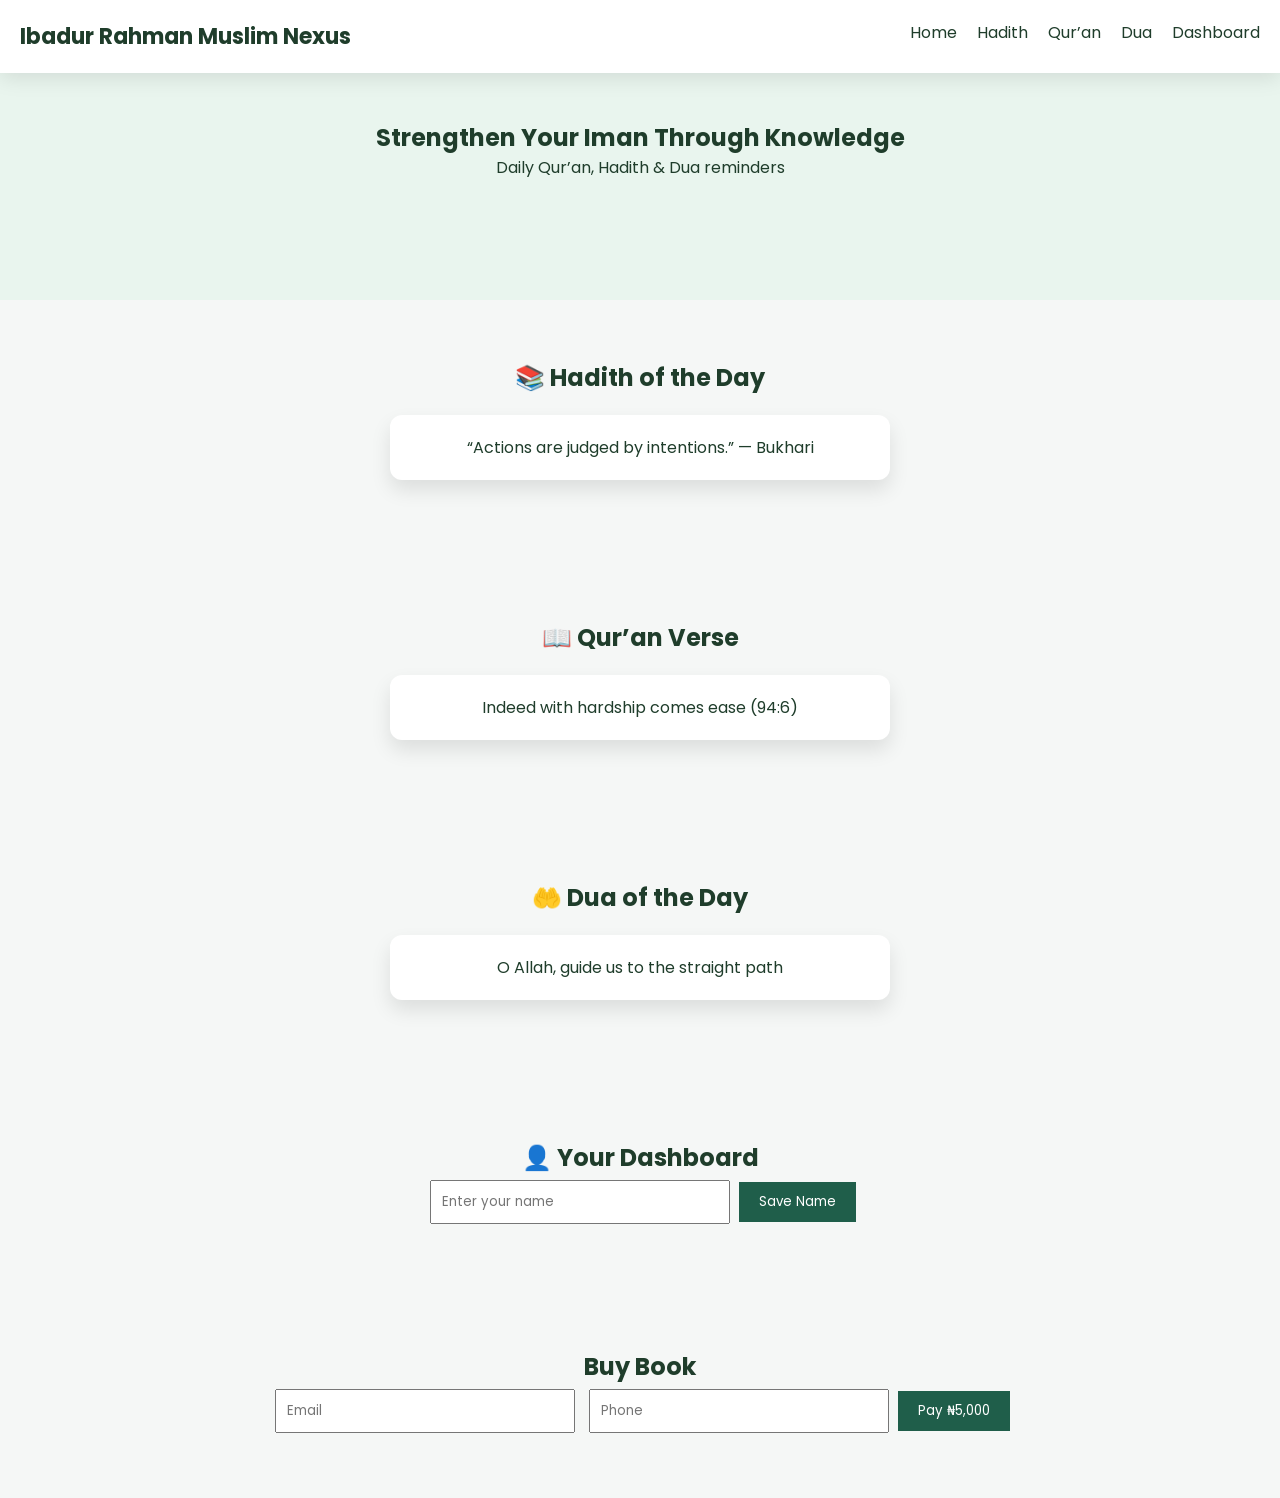
==== commit adfc6d2c: "Update index.html" ====
--- a/index.html
+++ b/index.html
@@ -19,7 +19,7 @@
 
 <!-- NAVBAR -->
 <header class="navbar">
-    <div class="logo">Ar-Rushdy</div>
+    <div class="logo">Ibadur Rahman Muslim Nexus</div>
 
     <div class="hamburger" id="hamburger">
         <span></span><span></span><span></span>
--- a/style.css
+++ b/style.css
@@ -1,144 +1,123 @@
 *{
-    margin:0;
-    padding:0;
-    box-sizing:border-box;
-    font-family:Poppins;
+margin:0;
+padding:0;
+box-sizing:border-box;
+font-family:Poppins;
 }
 
 body{
-    background:#f6f6f6;
-    color:#222;
+background:#f5f7f6;
+color:#1f3d2b;
 }
 
-/* NAVBAR */
+/* NAV */
 .navbar{
-    position:fixed;
-    width:100%;
-    top:0;
-    left:0;
-    background:white;
-    display:flex;
-    justify-content:space-between;
-    padding:15px 20px;
-    box-shadow:0 5px 20px rgba(0,0,0,.1);
-    z-index:1000;
+display:flex;
+justify-content:space-between;
+padding:20px;
+position:fixed;
+width:100%;
+background:#fff;
+z-index:1000;
+box-shadow:0 5px 20px rgba(0,0,0,.1);
 }
 
-.logo{
-    font-weight:700;
-    color:#1F5E4A;
-}
+.logo{font-weight:700;font-size:22px}
 
+/* MENU */
 nav{
-    display:flex;
-    gap:20px;
+display:flex;
+gap:20px;
 }
 
 nav a{
-    text-decoration:none;
-    color:#333;
+text-decoration:none;
+color:#1f3d2b;
 }
 
 /* HAMBURGER */
 .hamburger{
-    display:none;
-    flex-direction:column;
-    cursor:pointer;
+display:none;
+cursor:pointer;
 }
 
 .hamburger span{
-    height:3px;
-    width:25px;
-    background:#1F5E4A;
-    margin:4px;
+display:block;
+height:3px;
+width:25px;
+margin:5px;
+background:#1f3d2b;
 }
 
 /* HERO */
 .hero{
-    height:100vh;
-    display:flex;
-    justify-content:center;
-    align-items:center;
-    text-align:center;
-    background:#1F5E4A;
-    color:white;
-    padding:20px;
-}
-
-.btn{
-    margin-top:20px;
-    padding:10px 20px;
-    background:#C9A227;
-    color:white;
-    text-decoration:none;
-    border-radius:30px;
+padding:120px 20px;
+text-align:center;
+background:#e9f5ee;
 }
 
 /* SECTIONS */
-.card-section{
-    padding:80px 20px;
-    text-align:center;
+.section{
+padding:60px 20px;
+text-align:center;
 }
 
 .card{
-    background:white;
-    padding:30px;
-    margin-top:20px;
-    border-radius:15px;
-    box-shadow:0 10px 20px rgba(0,0,0,.1);
+background:#fff;
+padding:20px;
+margin:20px auto;
+max-width:500px;
+border-radius:12px;
+box-shadow:0 10px 20px rgba(0,0,0,.1);
+}
+
+/* INPUTS */
+input{
+padding:10px;
+margin:5px;
+width:80%;
+max-width:300px;
 }
 
 button{
-    margin-top:15px;
-    padding:10px 20px;
-    border:none;
-    background:#1F5E4A;
-    color:white;
-    border-radius:10px;
-    cursor:pointer;
-}
-
-/* DASHBOARD */
-.dashboard{
-    padding:80px 20px;
-    text-align:center;
-}
-
-input{
-    padding:10px;
-    width:200px;
-    margin-top:10px;
-}
-
-/* FOOTER */
-footer{
-    text-align:center;
-    padding:30px;
-    background:#1F5E4A;
-    color:white;
+padding:10px 20px;
+background:#1f5e4a;
+color:#fff;
+border:none;
+cursor:pointer;
 }
 
 /* MOBILE */
 @media(max-width:768px){
-
 nav{
-    position:fixed;
-    top:0;
-    right:-100%;
-    flex-direction:column;
-    background:white;
-    height:100vh;
-    width:250px;
-    padding:40px;
-    transition:.3s;
+position:fixed;
+top:70px;
+right:-100%;
+flex-direction:column;
+background:#fff;
+width:200px;
+height:100vh;
+padding:20px;
+transition:.3s;
 }
 
 nav.active{
-    right:0;
+right:0;
 }
 
-.hamburger{
-    display:flex;
+.hamburger{display:block}
 }
 
+/* OVERLAY */
+.overlay{
+position:fixed;
+inset:0;
+background:rgba(0,0,0,.4);
+opacity:0;
+visibility:hidden;
 }
+
+.overlay.active{
+opacity:1;
+visibility:visible;
+}
